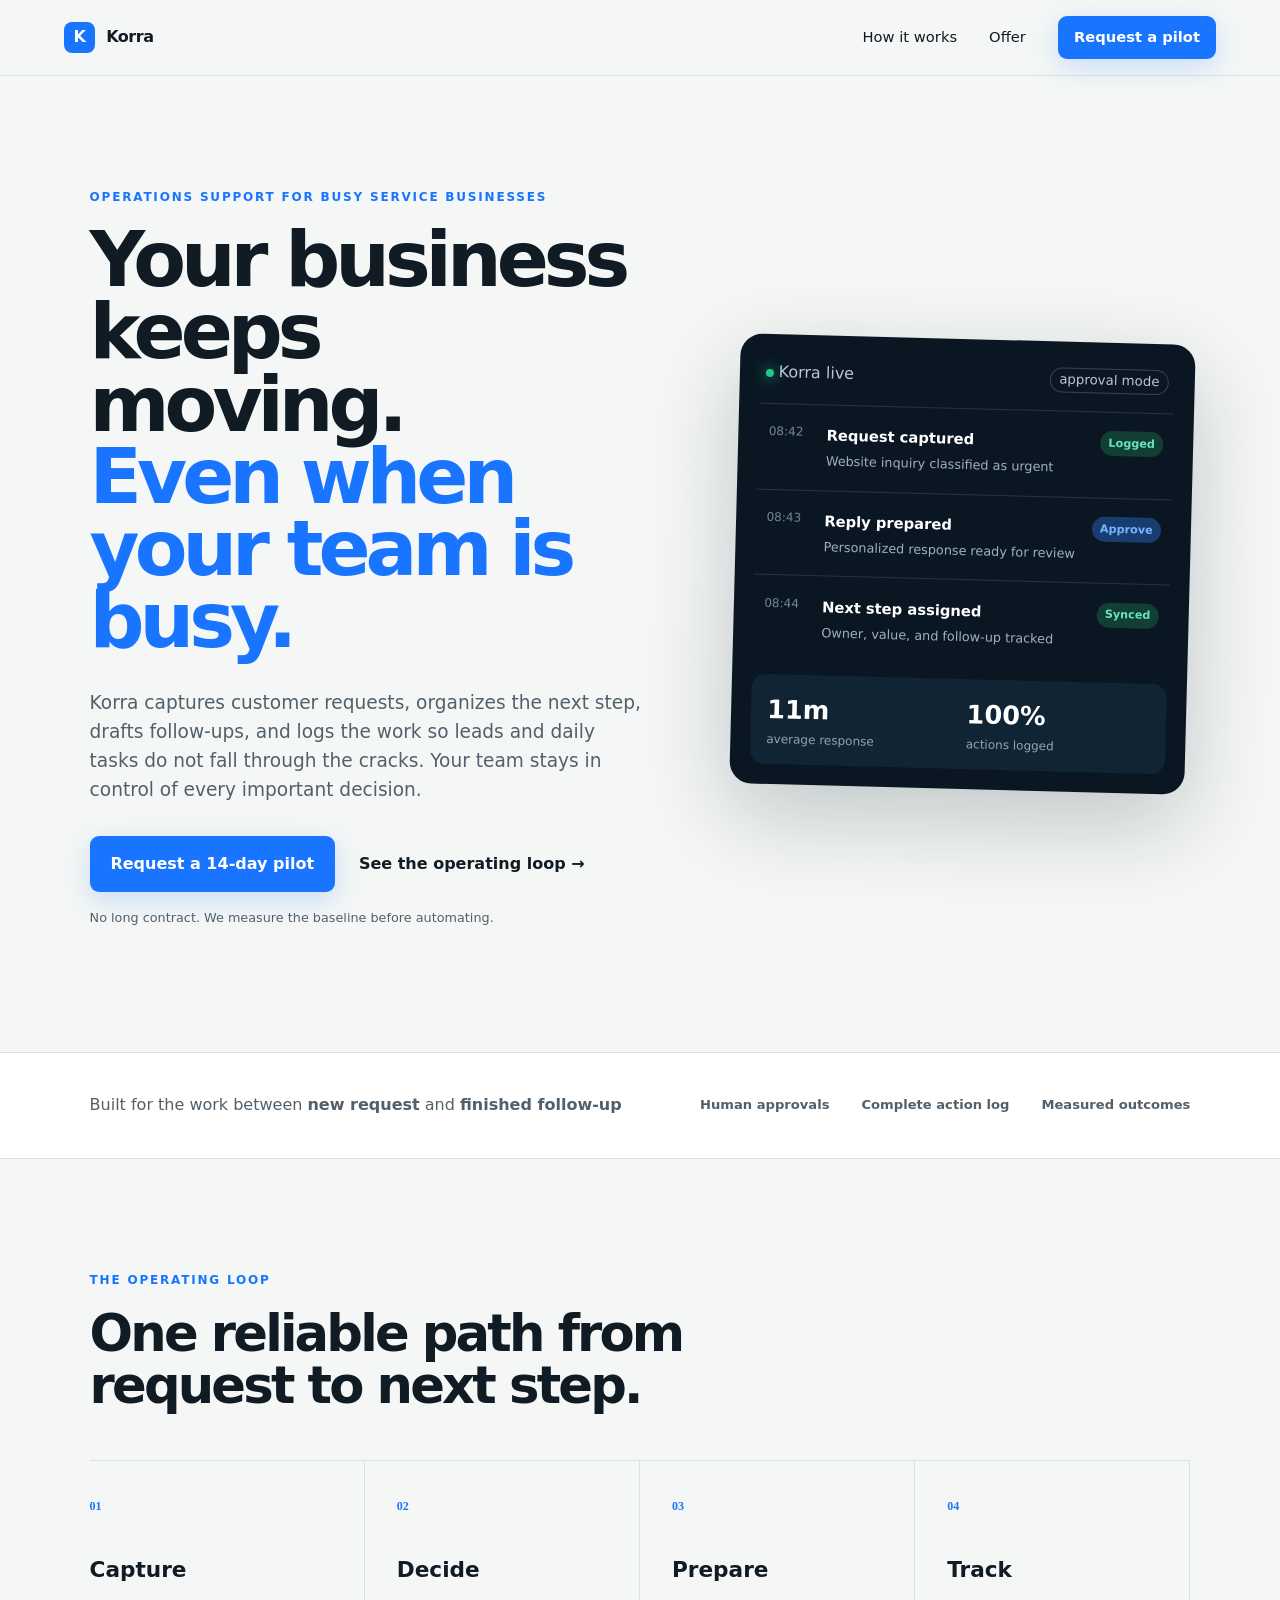
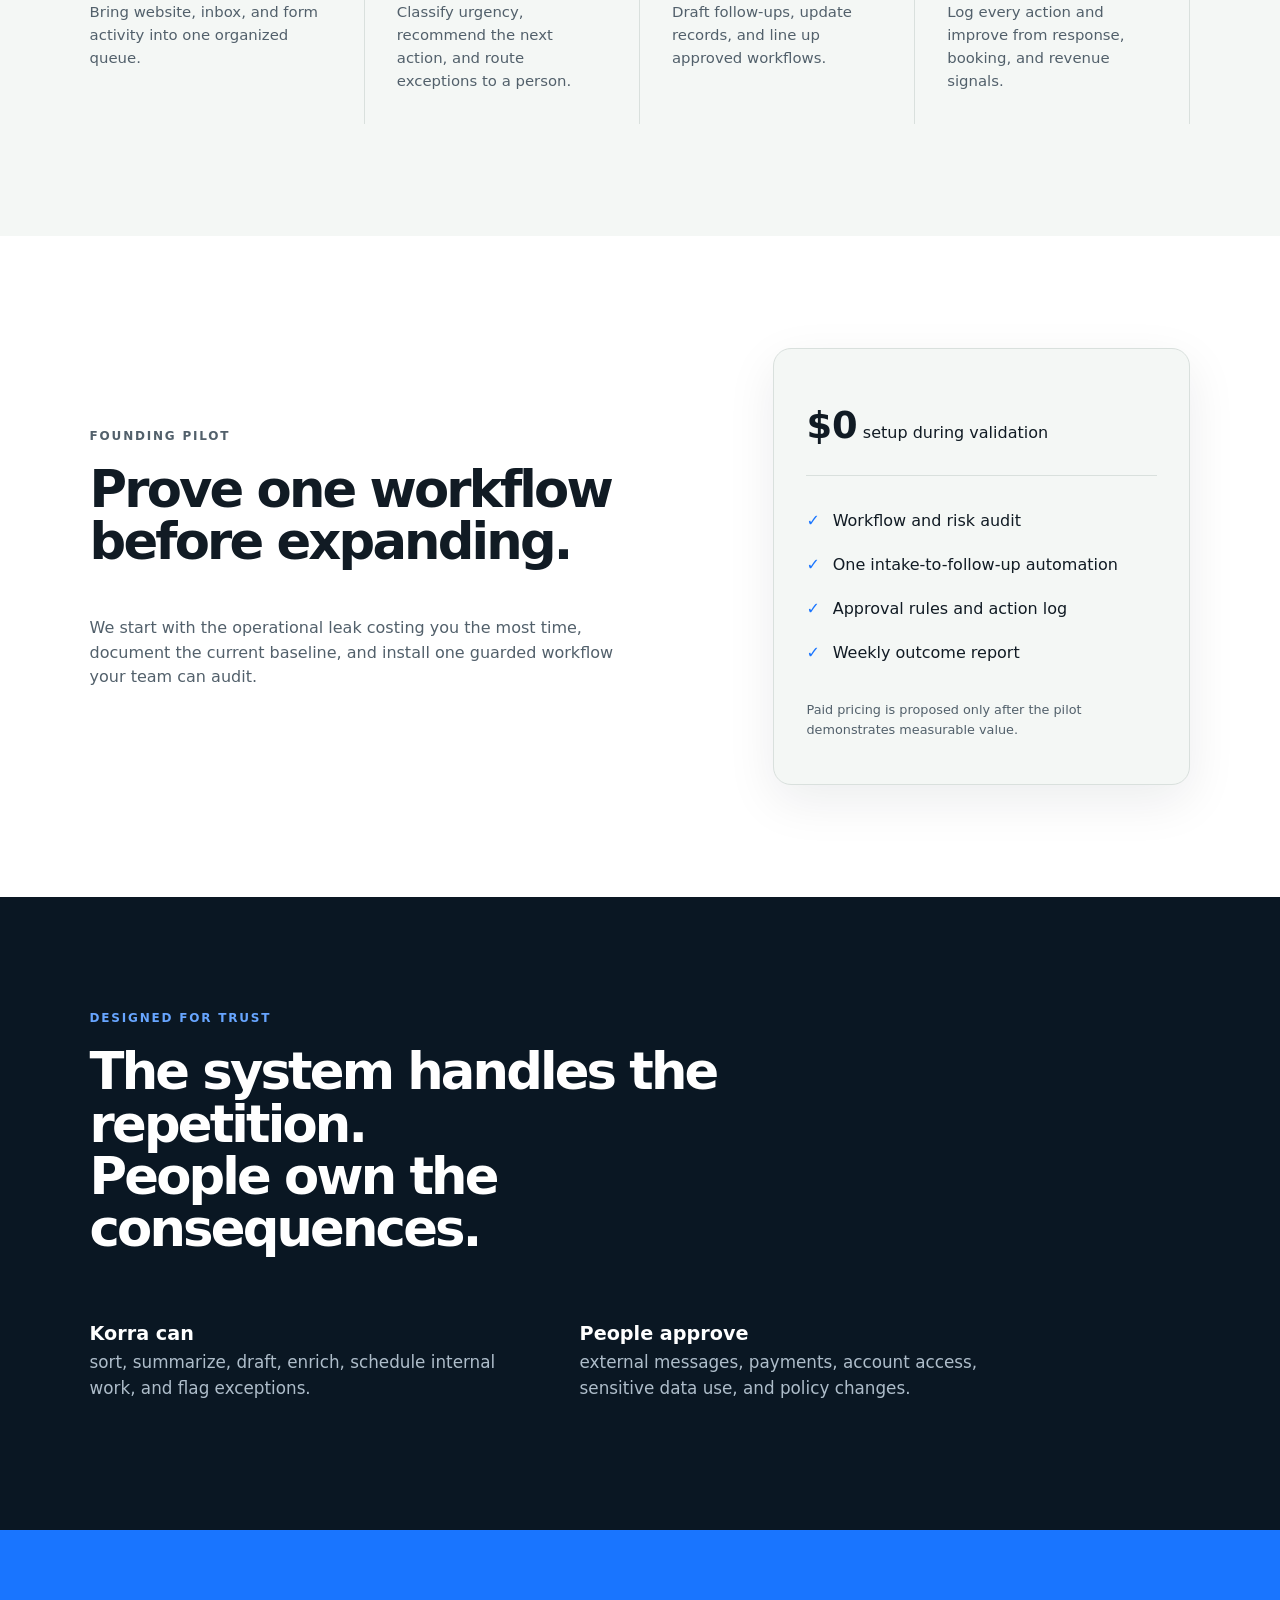
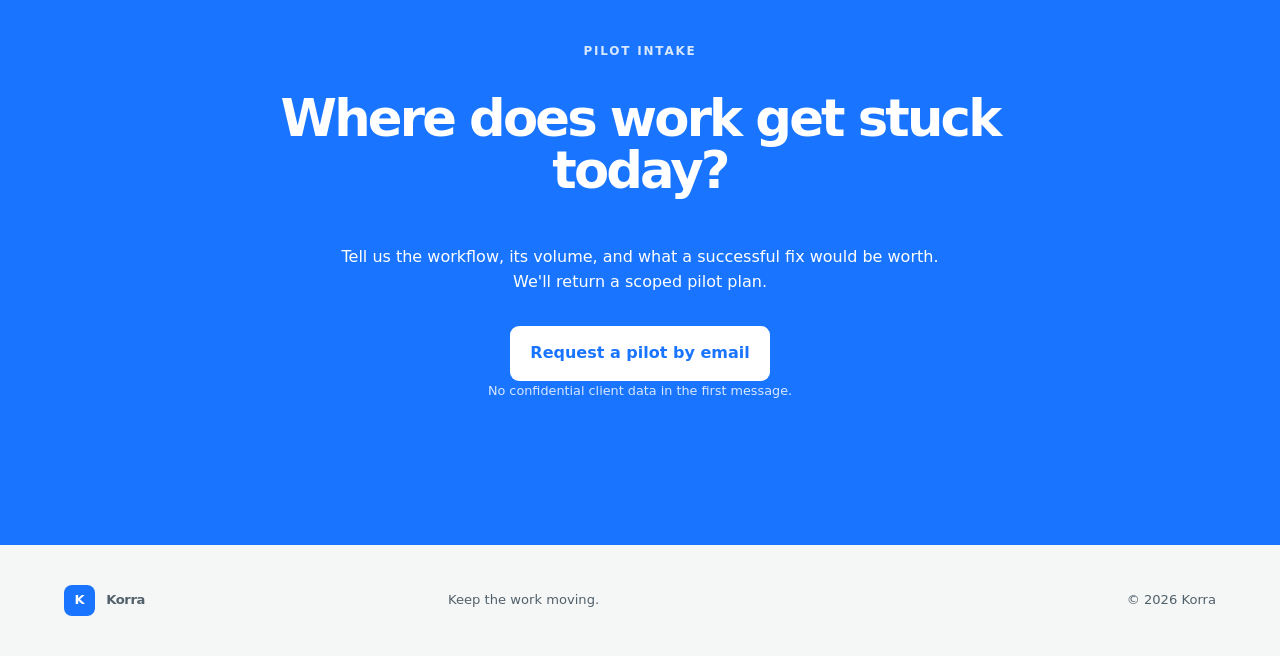
==== index.html @ e7d12de1 "Rebrand landing page to Korra" ====
<!doctype html>
<html lang="en">
<head>
  <meta charset="utf-8">
  <meta name="viewport" content="width=device-width, initial-scale=1">
  <meta name="description" content="Korra helps small businesses capture requests, organize next steps, draft follow-ups, and keep owners in control.">
  <title>Korra - The work keeps moving</title>
  <link rel="stylesheet" href="styles.css">
</head>
<body>
  <header class="nav">
    <a class="brand" href="#top" aria-label="Korra home"><span class="mark">K</span>Korra</a>
    <nav aria-label="Primary navigation"><a href="#system">How it works</a><a href="#offer">Offer</a><a class="button small" href="#contact">Request a pilot</a></nav>
  </header>
  <main id="top">
    <section class="hero">
      <div>
        <p class="eyebrow">Operations support for busy service businesses</p>
        <h1>Your business keeps moving.<br><span>Even when your team is busy.</span></h1>
        <p class="lede">Korra captures customer requests, organizes the next step, drafts follow-ups, and logs the work so leads and daily tasks do not fall through the cracks. Your team stays in control of every important decision.</p>
        <div class="actions"><a class="button" href="#contact">Request a 14-day pilot</a><a class="text-link" href="#system">See the operating loop &rarr;</a></div>
        <p class="micro">No long contract. We measure the baseline before automating.</p>
      </div>
      <div class="console" aria-label="Example Korra activity">
        <div class="console-head"><span><i></i> Korra live</span><small>approval mode</small></div>
        <div class="event"><time>08:42</time><div><b>Request captured</b><p>Website inquiry classified as urgent</p></div><span class="status done">Logged</span></div>
        <div class="event"><time>08:43</time><div><b>Reply prepared</b><p>Personalized response ready for review</p></div><span class="status wait">Approve</span></div>
        <div class="event"><time>08:44</time><div><b>Next step assigned</b><p>Owner, value, and follow-up tracked</p></div><span class="status done">Synced</span></div>
        <div class="metric"><div><strong>11m</strong><span>average response</span></div><div><strong>100%</strong><span>actions logged</span></div></div>
      </div>
    </section>

    <section class="proof" aria-label="Korra principles"><p>Built for the work between <b>new request</b> and <b>finished follow-up</b></p><div><span>Human approvals</span><span>Complete action log</span><span>Measured outcomes</span></div></section>

    <section id="system" class="section system">
      <p class="eyebrow">The operating loop</p><h2>One reliable path from request to next step.</h2>
      <div class="steps">
        <article><span>01</span><h3>Capture</h3><p>Bring website, inbox, and form activity into one organized queue.</p></article>
        <article><span>02</span><h3>Decide</h3><p>Classify urgency, recommend the next action, and route exceptions to a person.</p></article>
        <article><span>03</span><h3>Prepare</h3><p>Draft follow-ups, update records, and line up approved workflows.</p></article>
        <article><span>04</span><h3>Track</h3><p>Log every action and improve from response, booking, and revenue signals.</p></article>
      </div>
    </section>

    <section id="offer" class="section offer">
      <div><p class="eyebrow">Founding pilot</p><h2>Prove one workflow before expanding.</h2><p>We start with the operational leak costing you the most time, document the current baseline, and install one guarded workflow your team can audit.</p></div>
      <div class="card"><p class="price"><strong>$0</strong> setup during validation</p><ul><li>Workflow and risk audit</li><li>One intake-to-follow-up automation</li><li>Approval rules and action log</li><li>Weekly outcome report</li></ul><p class="fine">Paid pricing is proposed only after the pilot demonstrates measurable value.</p></div>
    </section>

    <section class="section boundary"><p class="eyebrow">Designed for trust</p><h2>The system handles the repetition.<br>People own the consequences.</h2><div class="boundary-grid"><p><b>Korra can</b><br>sort, summarize, draft, enrich, schedule internal work, and flag exceptions.</p><p><b>People approve</b><br>external messages, payments, account access, sensitive data use, and policy changes.</p></div></section>

    <section id="contact" class="cta"><p class="eyebrow">Pilot intake</p><h2>Where does work get stuck today?</h2><p>Tell us the workflow, its volume, and what a successful fix would be worth. We'll return a scoped pilot plan.</p><a class="button light" href="mailto:rick.automation.testing@gmail.com?subject=Korra%20pilot%20request">Request a pilot by email</a><p class="micro">No confidential client data in the first message.</p></section>
  </main>
  <footer><a class="brand" href="#top"><span class="mark">K</span>Korra</a><p>Keep the work moving.</p><p>&copy; 2026 Korra</p></footer>
</body>
</html>
---- styles.css ----
:root{--ink:#111b24;--muted:#52606b;--paper:#f4f7f5;--white:#fff;--blue:#1975ff;--blue2:#0b52bd;--line:#d9e0dd;--green:#1ec98a;--navy:#0a1723}
*{box-sizing:border-box}html{scroll-behavior:smooth}body{margin:0;background:var(--paper);color:var(--ink);font-family:Inter,ui-sans-serif,system-ui,-apple-system,"Segoe UI",sans-serif;line-height:1.55}a{color:inherit;text-decoration:none}.nav{height:76px;display:flex;align-items:center;justify-content:space-between;padding:0 5vw;border-bottom:1px solid var(--line);background:rgba(244,247,245,.94);position:sticky;top:0;z-index:10;backdrop-filter:blur(12px)}.brand{display:flex;gap:.7rem;align-items:center;font-weight:800;letter-spacing:-.03em}.mark{width:31px;height:31px;border-radius:8px;background:var(--blue);color:#fff;display:grid;place-items:center}.nav nav{display:flex;gap:2rem;align-items:center;font-size:.92rem}.button{display:inline-flex;align-items:center;justify-content:center;background:var(--blue);color:#fff;padding:.95rem 1.3rem;border-radius:9px;font-weight:750;box-shadow:0 8px 28px rgba(25,117,255,.2)}.button:hover{background:var(--blue2)}.button.small{padding:.65rem 1rem}.hero{min-height:650px;display:grid;grid-template-columns:1.1fr .9fr;gap:7vw;align-items:center;padding:7rem 7vw}.eyebrow{text-transform:uppercase;letter-spacing:.15em;font-size:.75rem;font-weight:800;color:var(--blue);margin:0 0 1.1rem}.hero h1{font-size:clamp(3rem,6vw,6.2rem);letter-spacing:-.065em;line-height:.94;margin:0}.hero h1 span{color:var(--blue)}.lede{font-size:1.16rem;color:var(--muted);max-width:650px;margin:2rem 0}.actions{display:flex;align-items:center;gap:1.5rem}.text-link{font-weight:750}.micro{font-size:.8rem;color:var(--muted);margin-top:1rem}.console{background:var(--navy);color:#fff;border-radius:22px;padding:1.25rem;box-shadow:0 30px 90px rgba(10,23,35,.22);transform:rotate(1.5deg)}.console-head{display:flex;justify-content:space-between;padding:.35rem .35rem 1.1rem;color:#b9c6d2}.console-head i{width:8px;height:8px;background:var(--green);display:inline-block;border-radius:50%;box-shadow:0 0 14px var(--green)}.console-head small{border:1px solid #334554;border-radius:99px;padding:.1rem .55rem}.event{display:grid;grid-template-columns:45px 1fr auto;gap:.8rem;align-items:start;padding:1.15rem .65rem;border-top:1px solid #223442}.event time{color:#6f8597;font-size:.75rem}.event b{font-size:.92rem}.event p{margin:.2rem 0 0;color:#9eb0bf;font-size:.8rem}.status{font-size:.7rem;font-weight:800;border-radius:99px;padding:.24rem .5rem}.done{background:#123f33;color:#66e5b8}.wait{background:#173d71;color:#78b3ff}.metric{background:#102433;border-radius:14px;margin-top:.9rem;padding:1rem;display:grid;grid-template-columns:1fr 1fr;gap:1rem}.metric div{display:flex;flex-direction:column}.metric strong{font-size:1.6rem}.metric span{color:#8fa4b5;font-size:.75rem}.proof{background:#fff;border-top:1px solid var(--line);border-bottom:1px solid var(--line);padding:1.5rem 7vw;display:flex;justify-content:space-between;align-items:center;color:var(--muted)}.proof div{display:flex;gap:2rem;font-size:.82rem;font-weight:700}.section{padding:7rem 7vw}.section h2,.cta h2{font-size:clamp(2.2rem,4vw,4.2rem);letter-spacing:-.055em;line-height:1.02;margin:.3rem 0 3rem;max-width:780px}.steps{display:grid;grid-template-columns:repeat(4,1fr);border-top:1px solid var(--line)}.steps article{padding:2rem 2rem 1rem 0;border-right:1px solid var(--line);min-height:240px}.steps article+article{padding-left:2rem}.steps span{font:800 .75rem ui-monospace;color:var(--blue)}.steps h3{font-size:1.35rem;margin:2.2rem 0 .65rem}.steps p{color:var(--muted);font-size:.93rem}.offer{background:#fff;display:grid;grid-template-columns:1fr .75fr;gap:10vw;align-items:center}.offer>div>p{color:var(--muted);max-width:580px}.card{background:var(--paper);border:1px solid var(--line);border-radius:18px;padding:2rem;box-shadow:0 16px 50px rgba(10,23,35,.08)}.card .price{color:var(--ink);border-bottom:1px solid var(--line);padding-bottom:1.3rem}.price strong{font-size:2.3rem}.card ul{list-style:none;padding:0;margin:1.5rem 0}.card li{padding:.6rem 0}.card li:before{content:"âœ“";color:var(--blue);font-weight:900;margin-right:.8rem}.card .fine{font-size:.8rem}.boundary{background:var(--navy);color:#fff}.boundary .eyebrow{color:#67a5ff}.boundary-grid{display:grid;grid-template-columns:1fr 1fr;gap:5rem;max-width:900px}.boundary-grid p{color:#aebdca;font-size:1.05rem}.boundary-grid b{color:#fff;font-size:1.2rem}.cta{text-align:center;padding:7rem 7vw;background:var(--blue);color:#fff}.cta .eyebrow{color:#d7e7ff}.cta h2{margin-left:auto;margin-right:auto}.cta>p{max-width:620px;margin:0 auto 2rem}.button.light{background:#fff;color:var(--blue);box-shadow:none}.cta .micro{color:#d7e7ff}footer{padding:2rem 5vw;display:grid;grid-template-columns:1fr 1fr 1fr;align-items:center;color:var(--muted);font-size:.82rem}footer p:last-child{text-align:right}
@media(max-width:850px){.nav nav>a:not(.button){display:none}.hero{grid-template-columns:1fr;padding:5rem 6vw}.console{transform:none}.proof{display:block}.proof div{flex-wrap:wrap;gap:.5rem 1.2rem}.steps{grid-template-columns:1fr 1fr}.offer{grid-template-columns:1fr}.boundary-grid{grid-template-columns:1fr;gap:1rem}footer{grid-template-columns:1fr;text-align:center;gap:.5rem}footer .brand{justify-content:center}footer p:last-child{text-align:center}}
@media(max-width:520px){.hero{padding-top:3.5rem}.hero h1{font-size:3.35rem}.actions{align-items:flex-start;flex-direction:column}.steps{grid-template-columns:1fr}.steps article,.steps article+article{padding:1.5rem 0;min-height:0;border-right:0;border-bottom:1px solid var(--line)}.section{padding:5rem 6vw}.event{grid-template-columns:38px 1fr}.status{grid-column:2}.boundary-grid{gap:.3rem}.cta{padding:5rem 6vw}}
.card li:before{content:"\2713"}
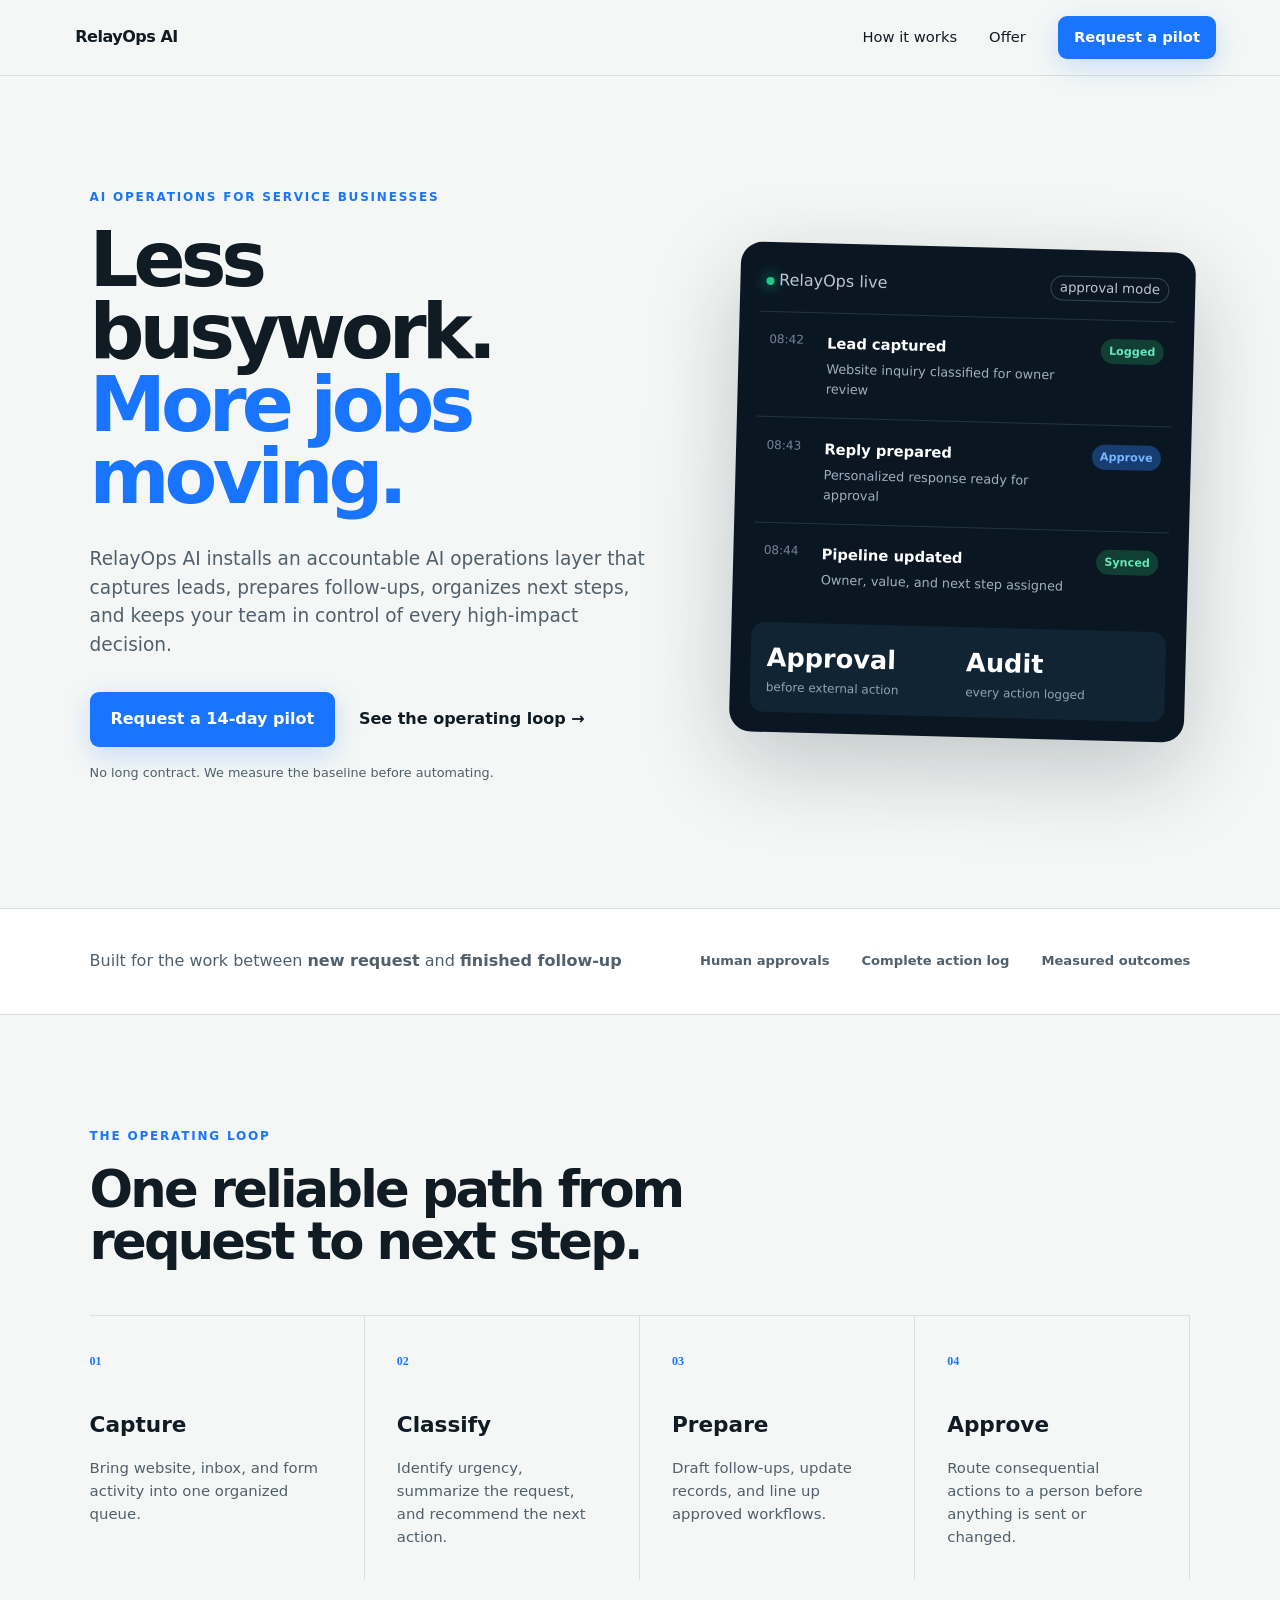
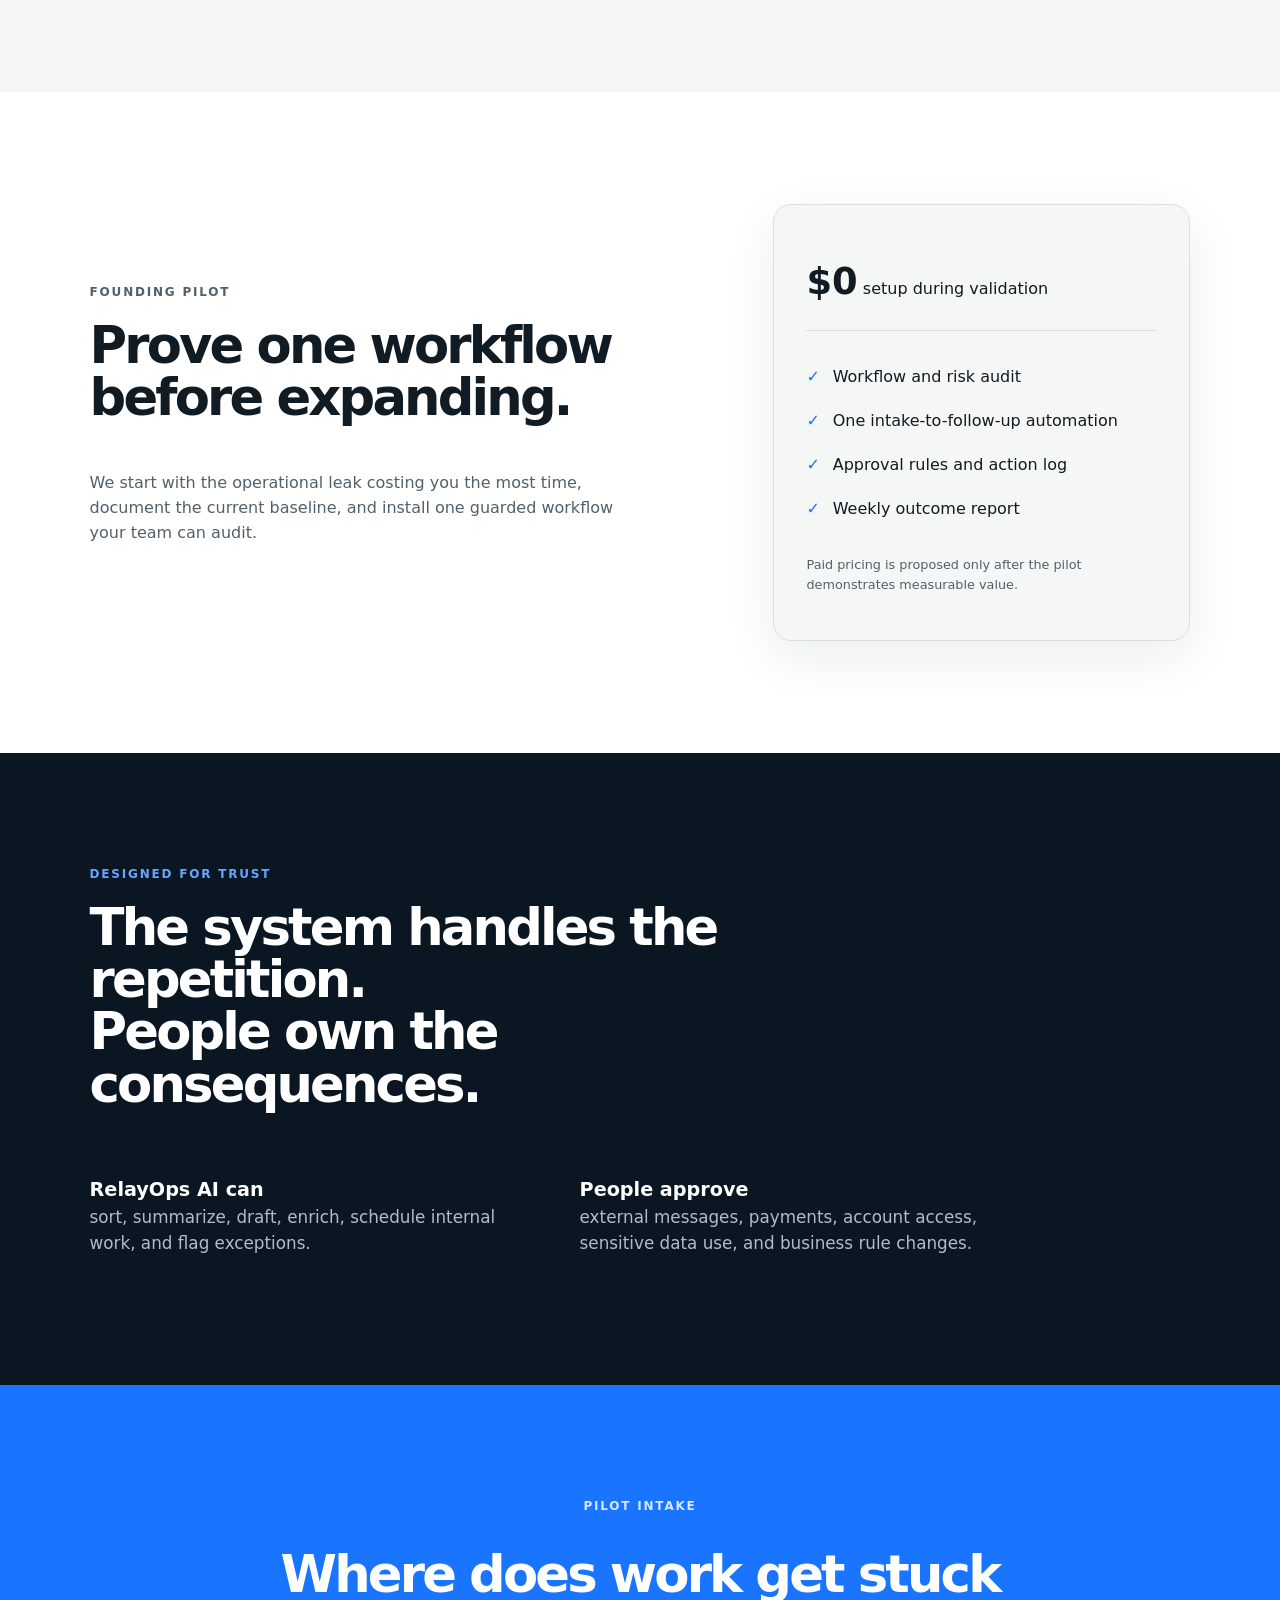
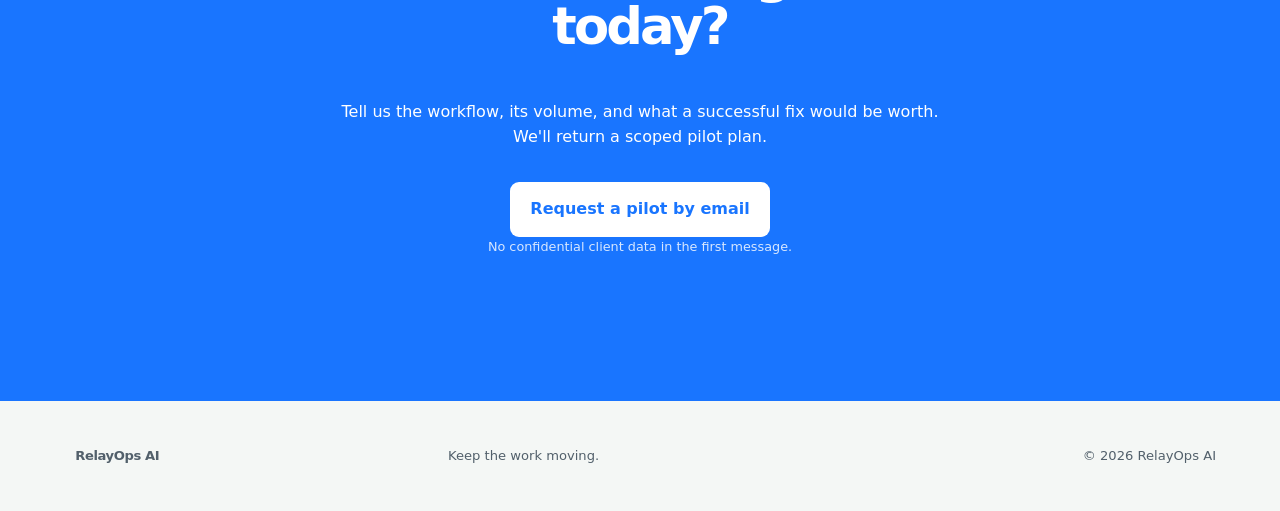
==== commit 089ddaa9: "Refresh RelayOps brand and logo" ====
--- a/index.html
+++ b/index.html
@@ -3,42 +3,58 @@
 <head>
   <meta charset="utf-8">
   <meta name="viewport" content="width=device-width, initial-scale=1">
-  <meta name="description" content="Korra helps small businesses capture requests, organize next steps, draft follow-ups, and keep owners in control.">
-  <title>Korra - The work keeps moving</title>
+  <meta name="description" content="RelayOps AI helps service businesses capture requests, prepare follow-ups, and keep owners in control of high-impact decisions.">
+  <title>RelayOps AI - Approval-gated AI operations</title>
   <link rel="stylesheet" href="styles.css">
 </head>
 <body>
   <header class="nav">
-    <a class="brand" href="#top" aria-label="Korra home"><span class="mark">K</span>Korra</a>
+    <a class="brand" href="#top" aria-label="RelayOps AI home">
+      <span class="brand-mark" aria-hidden="true">
+        <svg viewBox="0 0 48 48" role="img">
+          <defs>
+            <linearGradient id="relayGradient" x1="7" y1="7" x2="41" y2="41" gradientUnits="userSpaceOnUse">
+              <stop offset="0" stop-color="#7657ff"/>
+              <stop offset="0.52" stop-color="#2f63ff"/>
+              <stop offset="1" stop-color="#18d4ff"/>
+            </linearGradient>
+          </defs>
+          <rect x="6" y="6" width="36" height="36" rx="11" fill="url(#relayGradient)"/>
+          <path d="M16 31V16h10.2c4.2 0 7.1 2.4 7.1 6 0 2.4-1.3 4.2-3.5 5.2l4.7 3.8h-6.1l-4.1-3.4h-3.5V31H16Zm4.8-7.5h4.9c1.6 0 2.6-.8 2.6-2s-1-2-2.6-2h-4.9v4Z" fill="#fff"/>
+          <circle cx="35.2" cy="13.2" r="3.4" fill="#19f6d2"/>
+        </svg>
+      </span>
+      <span>RelayOps AI</span>
+    </a>
     <nav aria-label="Primary navigation"><a href="#system">How it works</a><a href="#offer">Offer</a><a class="button small" href="#contact">Request a pilot</a></nav>
   </header>
   <main id="top">
     <section class="hero">
       <div>
-        <p class="eyebrow">Operations support for busy service businesses</p>
-        <h1>Your business keeps moving.<br><span>Even when your team is busy.</span></h1>
-        <p class="lede">Korra captures customer requests, organizes the next step, drafts follow-ups, and logs the work so leads and daily tasks do not fall through the cracks. Your team stays in control of every important decision.</p>
+        <p class="eyebrow">AI operations for service businesses</p>
+        <h1>Less busywork.<br><span>More jobs moving.</span></h1>
+        <p class="lede">RelayOps AI installs an accountable AI operations layer that captures leads, prepares follow-ups, organizes next steps, and keeps your team in control of every high-impact decision.</p>
         <div class="actions"><a class="button" href="#contact">Request a 14-day pilot</a><a class="text-link" href="#system">See the operating loop &rarr;</a></div>
         <p class="micro">No long contract. We measure the baseline before automating.</p>
       </div>
-      <div class="console" aria-label="Example Korra activity">
-        <div class="console-head"><span><i></i> Korra live</span><small>approval mode</small></div>
-        <div class="event"><time>08:42</time><div><b>Request captured</b><p>Website inquiry classified as urgent</p></div><span class="status done">Logged</span></div>
-        <div class="event"><time>08:43</time><div><b>Reply prepared</b><p>Personalized response ready for review</p></div><span class="status wait">Approve</span></div>
-        <div class="event"><time>08:44</time><div><b>Next step assigned</b><p>Owner, value, and follow-up tracked</p></div><span class="status done">Synced</span></div>
-        <div class="metric"><div><strong>11m</strong><span>average response</span></div><div><strong>100%</strong><span>actions logged</span></div></div>
+      <div class="console" aria-label="Example RelayOps AI activity">
+        <div class="console-head"><span><i></i> RelayOps live</span><small>approval mode</small></div>
+        <div class="event"><time>08:42</time><div><b>Lead captured</b><p>Website inquiry classified for owner review</p></div><span class="status done">Logged</span></div>
+        <div class="event"><time>08:43</time><div><b>Reply prepared</b><p>Personalized response ready for approval</p></div><span class="status wait">Approve</span></div>
+        <div class="event"><time>08:44</time><div><b>Pipeline updated</b><p>Owner, value, and next step assigned</p></div><span class="status done">Synced</span></div>
+        <div class="metric"><div><strong>Approval</strong><span>before external action</span></div><div><strong>Audit</strong><span>every action logged</span></div></div>
       </div>
     </section>
 
-    <section class="proof" aria-label="Korra principles"><p>Built for the work between <b>new request</b> and <b>finished follow-up</b></p><div><span>Human approvals</span><span>Complete action log</span><span>Measured outcomes</span></div></section>
+    <section class="proof" aria-label="RelayOps principles"><p>Built for the work between <b>new request</b> and <b>finished follow-up</b></p><div><span>Human approvals</span><span>Complete action log</span><span>Measured outcomes</span></div></section>
 
     <section id="system" class="section system">
       <p class="eyebrow">The operating loop</p><h2>One reliable path from request to next step.</h2>
       <div class="steps">
         <article><span>01</span><h3>Capture</h3><p>Bring website, inbox, and form activity into one organized queue.</p></article>
-        <article><span>02</span><h3>Decide</h3><p>Classify urgency, recommend the next action, and route exceptions to a person.</p></article>
+        <article><span>02</span><h3>Classify</h3><p>Identify urgency, summarize the request, and recommend the next action.</p></article>
         <article><span>03</span><h3>Prepare</h3><p>Draft follow-ups, update records, and line up approved workflows.</p></article>
-        <article><span>04</span><h3>Track</h3><p>Log every action and improve from response, booking, and revenue signals.</p></article>
+        <article><span>04</span><h3>Approve</h3><p>Route consequential actions to a person before anything is sent or changed.</p></article>
       </div>
     </section>
 
@@ -47,10 +63,10 @@
       <div class="card"><p class="price"><strong>$0</strong> setup during validation</p><ul><li>Workflow and risk audit</li><li>One intake-to-follow-up automation</li><li>Approval rules and action log</li><li>Weekly outcome report</li></ul><p class="fine">Paid pricing is proposed only after the pilot demonstrates measurable value.</p></div>
     </section>
 
-    <section class="section boundary"><p class="eyebrow">Designed for trust</p><h2>The system handles the repetition.<br>People own the consequences.</h2><div class="boundary-grid"><p><b>Korra can</b><br>sort, summarize, draft, enrich, schedule internal work, and flag exceptions.</p><p><b>People approve</b><br>external messages, payments, account access, sensitive data use, and policy changes.</p></div></section>
+    <section class="section boundary"><p class="eyebrow">Designed for trust</p><h2>The system handles the repetition.<br>People own the consequences.</h2><div class="boundary-grid"><p><b>RelayOps AI can</b><br>sort, summarize, draft, enrich, schedule internal work, and flag exceptions.</p><p><b>People approve</b><br>external messages, payments, account access, sensitive data use, and business rule changes.</p></div></section>
 
-    <section id="contact" class="cta"><p class="eyebrow">Pilot intake</p><h2>Where does work get stuck today?</h2><p>Tell us the workflow, its volume, and what a successful fix would be worth. We'll return a scoped pilot plan.</p><a class="button light" href="mailto:rick.automation.testing@gmail.com?subject=Korra%20pilot%20request">Request a pilot by email</a><p class="micro">No confidential client data in the first message.</p></section>
+    <section id="contact" class="cta"><p class="eyebrow">Pilot intake</p><h2>Where does work get stuck today?</h2><p>Tell us the workflow, its volume, and what a successful fix would be worth. We'll return a scoped pilot plan.</p><a class="button light" href="mailto:rick.automation.testing@gmail.com?subject=RelayOps%20AI%20pilot%20request">Request a pilot by email</a><p class="micro">No confidential client data in the first message.</p></section>
   </main>
-  <footer><a class="brand" href="#top"><span class="mark">K</span>Korra</a><p>Keep the work moving.</p><p>&copy; 2026 Korra</p></footer>
+  <footer><a class="brand" href="#top"><span class="brand-mark small-mark" aria-hidden="true"><svg viewBox="0 0 48 48"><rect x="6" y="6" width="36" height="36" rx="11"/><path d="M16 31V16h10.2c4.2 0 7.1 2.4 7.1 6 0 2.4-1.3 4.2-3.5 5.2l4.7 3.8h-6.1l-4.1-3.4h-3.5V31H16Zm4.8-7.5h4.9c1.6 0 2.6-.8 2.6-2s-1-2-2.6-2h-4.9v4Z"/><circle cx="35.2" cy="13.2" r="3.4"/></svg></span><span>RelayOps AI</span></a><p>Keep the work moving.</p><p>&copy; 2026 RelayOps AI</p></footer>
 </body>
 </html>
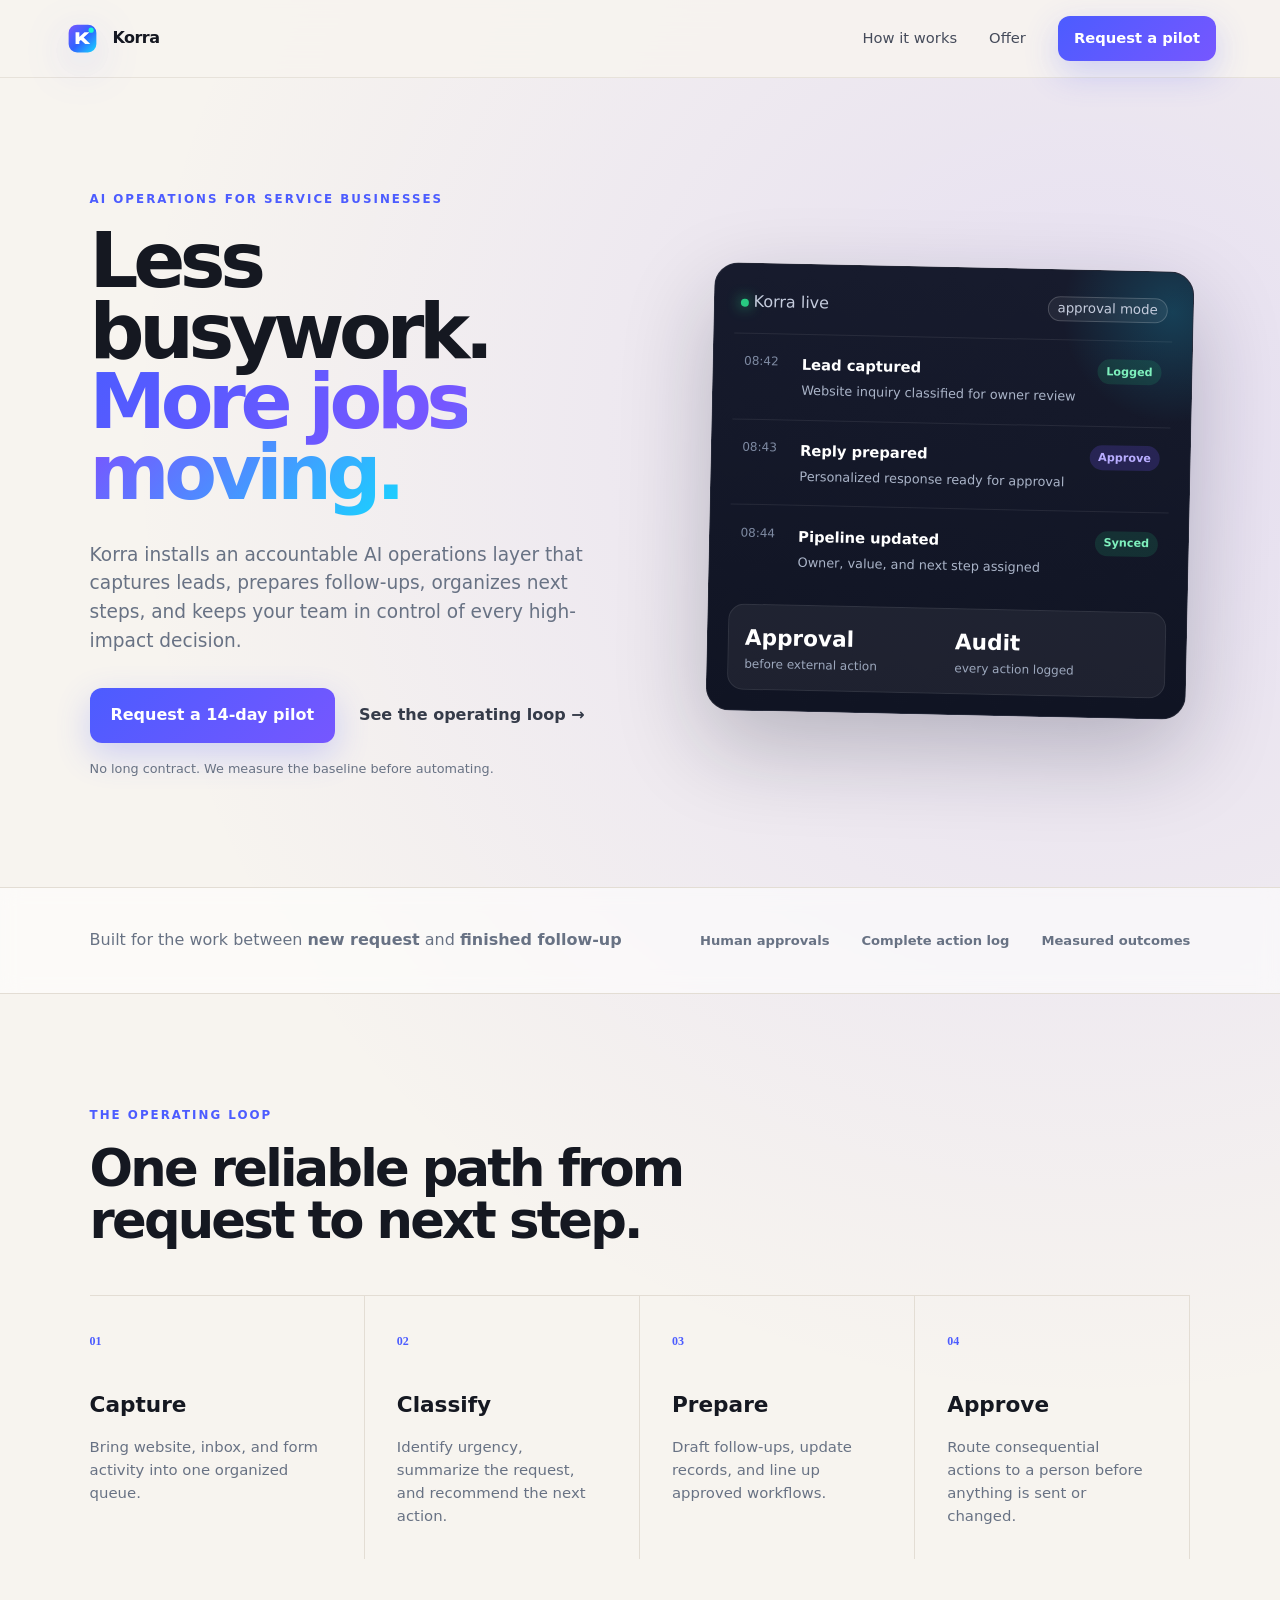
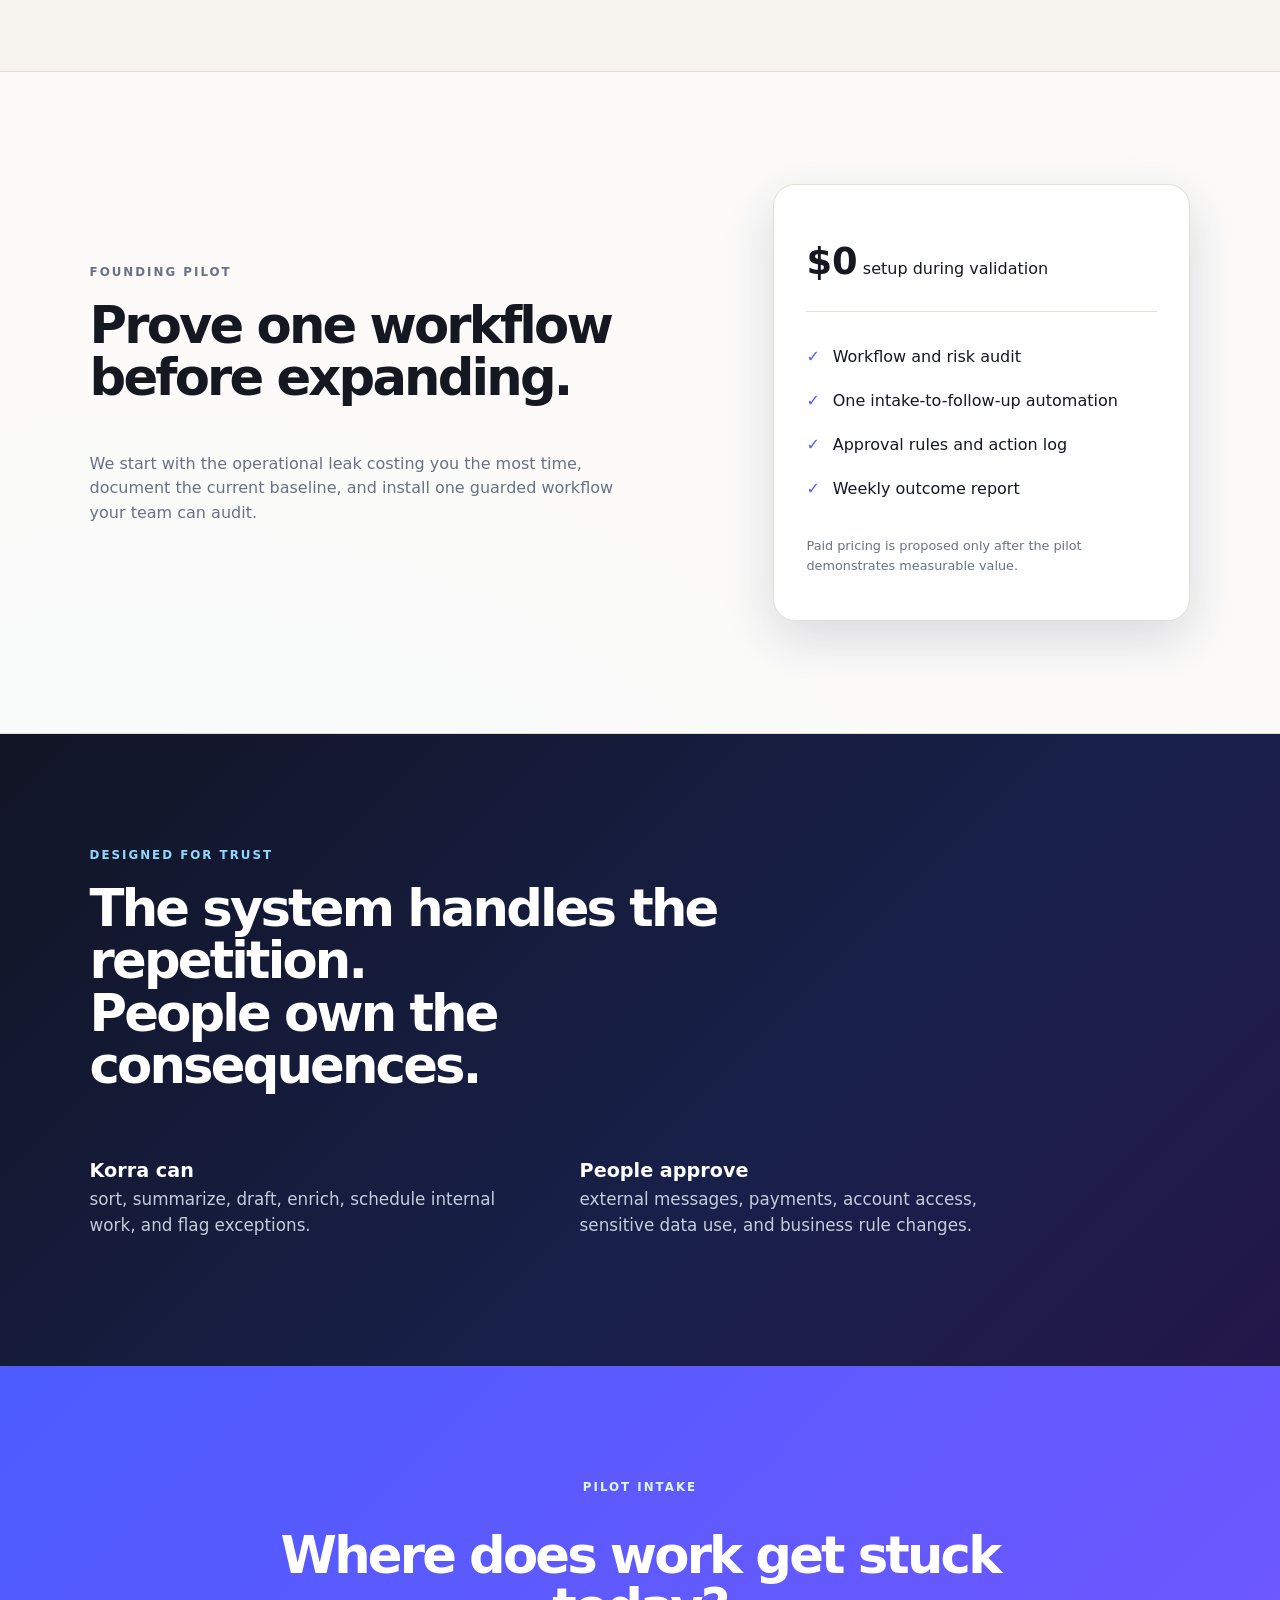
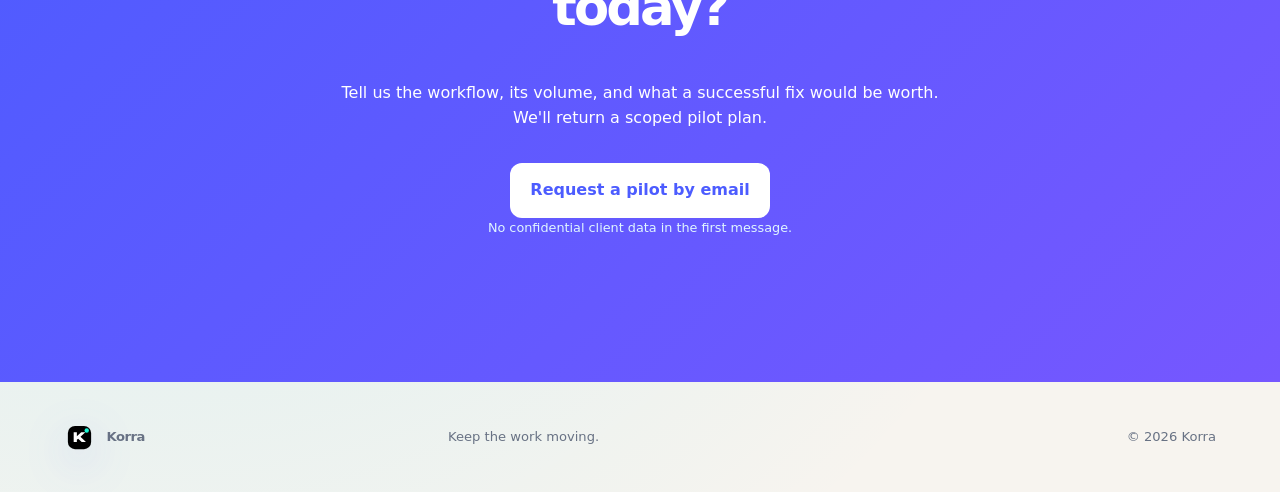
==== commit 3edb4f06: "Restore Korra as public brand" ====
--- a/index.html
+++ b/index.html
@@ -3,28 +3,28 @@
 <head>
   <meta charset="utf-8">
   <meta name="viewport" content="width=device-width, initial-scale=1">
-  <meta name="description" content="RelayOps AI helps service businesses capture requests, prepare follow-ups, and keep owners in control of high-impact decisions.">
-  <title>RelayOps AI - Approval-gated AI operations</title>
+  <meta name="description" content="Korra helps service businesses capture requests, prepare follow-ups, and keep owners in control of high-impact decisions.">
+  <title>Korra - Approval-gated AI operations</title>
   <link rel="stylesheet" href="styles.css">
 </head>
 <body>
   <header class="nav">
-    <a class="brand" href="#top" aria-label="RelayOps AI home">
+    <a class="brand" href="#top" aria-label="Korra home">
       <span class="brand-mark" aria-hidden="true">
         <svg viewBox="0 0 48 48" role="img">
           <defs>
-            <linearGradient id="relayGradient" x1="7" y1="7" x2="41" y2="41" gradientUnits="userSpaceOnUse">
+            <linearGradient id="korraGradient" x1="7" y1="7" x2="41" y2="41" gradientUnits="userSpaceOnUse">
               <stop offset="0" stop-color="#7657ff"/>
               <stop offset="0.52" stop-color="#2f63ff"/>
               <stop offset="1" stop-color="#18d4ff"/>
             </linearGradient>
           </defs>
-          <rect x="6" y="6" width="36" height="36" rx="11" fill="url(#relayGradient)"/>
-          <path d="M16 31V16h10.2c4.2 0 7.1 2.4 7.1 6 0 2.4-1.3 4.2-3.5 5.2l4.7 3.8h-6.1l-4.1-3.4h-3.5V31H16Zm4.8-7.5h4.9c1.6 0 2.6-.8 2.6-2s-1-2-2.6-2h-4.9v4Z" fill="#fff"/>
+          <rect x="6" y="6" width="36" height="36" rx="11" fill="url(#korraGradient)"/>
+          <path d="M15 31V16h4.9v6.1l6.7-6.1h6.4l-7.5 6.7L34 31h-6.5l-5.6-5.2-2 1.8V31H15Z" fill="#fff"/>
           <circle cx="35.2" cy="13.2" r="3.4" fill="#19f6d2"/>
         </svg>
       </span>
-      <span>RelayOps AI</span>
+      <span>Korra</span>
     </a>
     <nav aria-label="Primary navigation"><a href="#system">How it works</a><a href="#offer">Offer</a><a class="button small" href="#contact">Request a pilot</a></nav>
   </header>
@@ -33,12 +33,12 @@
       <div>
         <p class="eyebrow">AI operations for service businesses</p>
         <h1>Less busywork.<br><span>More jobs moving.</span></h1>
-        <p class="lede">RelayOps AI installs an accountable AI operations layer that captures leads, prepares follow-ups, organizes next steps, and keeps your team in control of every high-impact decision.</p>
+        <p class="lede">Korra installs an accountable AI operations layer that captures leads, prepares follow-ups, organizes next steps, and keeps your team in control of every high-impact decision.</p>
         <div class="actions"><a class="button" href="#contact">Request a 14-day pilot</a><a class="text-link" href="#system">See the operating loop &rarr;</a></div>
         <p class="micro">No long contract. We measure the baseline before automating.</p>
       </div>
-      <div class="console" aria-label="Example RelayOps AI activity">
-        <div class="console-head"><span><i></i> RelayOps live</span><small>approval mode</small></div>
+      <div class="console" aria-label="Example Korra activity">
+        <div class="console-head"><span><i></i> Korra live</span><small>approval mode</small></div>
         <div class="event"><time>08:42</time><div><b>Lead captured</b><p>Website inquiry classified for owner review</p></div><span class="status done">Logged</span></div>
         <div class="event"><time>08:43</time><div><b>Reply prepared</b><p>Personalized response ready for approval</p></div><span class="status wait">Approve</span></div>
         <div class="event"><time>08:44</time><div><b>Pipeline updated</b><p>Owner, value, and next step assigned</p></div><span class="status done">Synced</span></div>
@@ -46,7 +46,7 @@
       </div>
     </section>
 
-    <section class="proof" aria-label="RelayOps principles"><p>Built for the work between <b>new request</b> and <b>finished follow-up</b></p><div><span>Human approvals</span><span>Complete action log</span><span>Measured outcomes</span></div></section>
+    <section class="proof" aria-label="Korra principles"><p>Built for the work between <b>new request</b> and <b>finished follow-up</b></p><div><span>Human approvals</span><span>Complete action log</span><span>Measured outcomes</span></div></section>
 
     <section id="system" class="section system">
       <p class="eyebrow">The operating loop</p><h2>One reliable path from request to next step.</h2>
@@ -63,10 +63,10 @@
       <div class="card"><p class="price"><strong>$0</strong> setup during validation</p><ul><li>Workflow and risk audit</li><li>One intake-to-follow-up automation</li><li>Approval rules and action log</li><li>Weekly outcome report</li></ul><p class="fine">Paid pricing is proposed only after the pilot demonstrates measurable value.</p></div>
     </section>
 
-    <section class="section boundary"><p class="eyebrow">Designed for trust</p><h2>The system handles the repetition.<br>People own the consequences.</h2><div class="boundary-grid"><p><b>RelayOps AI can</b><br>sort, summarize, draft, enrich, schedule internal work, and flag exceptions.</p><p><b>People approve</b><br>external messages, payments, account access, sensitive data use, and business rule changes.</p></div></section>
+    <section class="section boundary"><p class="eyebrow">Designed for trust</p><h2>The system handles the repetition.<br>People own the consequences.</h2><div class="boundary-grid"><p><b>Korra can</b><br>sort, summarize, draft, enrich, schedule internal work, and flag exceptions.</p><p><b>People approve</b><br>external messages, payments, account access, sensitive data use, and business rule changes.</p></div></section>
 
-    <section id="contact" class="cta"><p class="eyebrow">Pilot intake</p><h2>Where does work get stuck today?</h2><p>Tell us the workflow, its volume, and what a successful fix would be worth. We'll return a scoped pilot plan.</p><a class="button light" href="mailto:rick.automation.testing@gmail.com?subject=RelayOps%20AI%20pilot%20request">Request a pilot by email</a><p class="micro">No confidential client data in the first message.</p></section>
+    <section id="contact" class="cta"><p class="eyebrow">Pilot intake</p><h2>Where does work get stuck today?</h2><p>Tell us the workflow, its volume, and what a successful fix would be worth. We'll return a scoped pilot plan.</p><a class="button light" href="mailto:rick.automation.testing@gmail.com?subject=Korra%20pilot%20request">Request a pilot by email</a><p class="micro">No confidential client data in the first message.</p></section>
   </main>
-  <footer><a class="brand" href="#top"><span class="brand-mark small-mark" aria-hidden="true"><svg viewBox="0 0 48 48"><rect x="6" y="6" width="36" height="36" rx="11"/><path d="M16 31V16h10.2c4.2 0 7.1 2.4 7.1 6 0 2.4-1.3 4.2-3.5 5.2l4.7 3.8h-6.1l-4.1-3.4h-3.5V31H16Zm4.8-7.5h4.9c1.6 0 2.6-.8 2.6-2s-1-2-2.6-2h-4.9v4Z"/><circle cx="35.2" cy="13.2" r="3.4"/></svg></span><span>RelayOps AI</span></a><p>Keep the work moving.</p><p>&copy; 2026 RelayOps AI</p></footer>
+  <footer><a class="brand" href="#top"><span class="brand-mark small-mark" aria-hidden="true"><svg viewBox="0 0 48 48"><rect x="6" y="6" width="36" height="36" rx="11"/><path d="M15 31V16h4.9v6.1l6.7-6.1h6.4l-7.5 6.7L34 31h-6.5l-5.6-5.2-2 1.8V31H15Z"/><circle cx="35.2" cy="13.2" r="3.4"/></svg></span><span>Korra</span></a><p>Keep the work moving.</p><p>&copy; 2026 Korra</p></footer>
 </body>
 </html>
--- a/styles.css
+++ b/styles.css
@@ -1,6 +1,4 @@
-:root{--ink:#111b24;--muted:#52606b;--paper:#f4f7f5;--white:#fff;--blue:#1975ff;--blue2:#0b52bd;--line:#d9e0dd;--green:#1ec98a;--navy:#0a1723}
-*{box-sizing:border-box}html{scroll-behavior:smooth}body{margin:0;background:var(--paper);color:var(--ink);font-family:Inter,ui-sans-serif,system-ui,-apple-system,"Segoe UI",sans-serif;line-height:1.55}a{color:inherit;text-decoration:none}.nav{height:76px;display:flex;align-items:center;justify-content:space-between;padding:0 5vw;border-bottom:1px solid var(--line);background:rgba(244,247,245,.94);position:sticky;top:0;z-index:10;backdrop-filter:blur(12px)}.brand{display:flex;gap:.7rem;align-items:center;font-weight:800;letter-spacing:-.03em}.mark{width:31px;height:31px;border-radius:8px;background:var(--blue);color:#fff;display:grid;place-items:center}.nav nav{display:flex;gap:2rem;align-items:center;font-size:.92rem}.button{display:inline-flex;align-items:center;justify-content:center;background:var(--blue);color:#fff;padding:.95rem 1.3rem;border-radius:9px;font-weight:750;box-shadow:0 8px 28px rgba(25,117,255,.2)}.button:hover{background:var(--blue2)}.button.small{padding:.65rem 1rem}.hero{min-height:650px;display:grid;grid-template-columns:1.1fr .9fr;gap:7vw;align-items:center;padding:7rem 7vw}.eyebrow{text-transform:uppercase;letter-spacing:.15em;font-size:.75rem;font-weight:800;color:var(--blue);margin:0 0 1.1rem}.hero h1{font-size:clamp(3rem,6vw,6.2rem);letter-spacing:-.065em;line-height:.94;margin:0}.hero h1 span{color:var(--blue)}.lede{font-size:1.16rem;color:var(--muted);max-width:650px;margin:2rem 0}.actions{display:flex;align-items:center;gap:1.5rem}.text-link{font-weight:750}.micro{font-size:.8rem;color:var(--muted);margin-top:1rem}.console{background:var(--navy);color:#fff;border-radius:22px;padding:1.25rem;box-shadow:0 30px 90px rgba(10,23,35,.22);transform:rotate(1.5deg)}.console-head{display:flex;justify-content:space-between;padding:.35rem .35rem 1.1rem;color:#b9c6d2}.console-head i{width:8px;height:8px;background:var(--green);display:inline-block;border-radius:50%;box-shadow:0 0 14px var(--green)}.console-head small{border:1px solid #334554;border-radius:99px;padding:.1rem .55rem}.event{display:grid;grid-template-columns:45px 1fr auto;gap:.8rem;align-items:start;padding:1.15rem .65rem;border-top:1px solid #223442}.event time{color:#6f8597;font-size:.75rem}.event b{font-size:.92rem}.event p{margin:.2rem 0 0;color:#9eb0bf;font-size:.8rem}.status{font-size:.7rem;font-weight:800;border-radius:99px;padding:.24rem .5rem}.done{background:#123f33;color:#66e5b8}.wait{background:#173d71;color:#78b3ff}.metric{background:#102433;border-radius:14px;margin-top:.9rem;padding:1rem;display:grid;grid-template-columns:1fr 1fr;gap:1rem}.metric div{display:flex;flex-direction:column}.metric strong{font-size:1.6rem}.metric span{color:#8fa4b5;font-size:.75rem}.proof{background:#fff;border-top:1px solid var(--line);border-bottom:1px solid var(--line);padding:1.5rem 7vw;display:flex;justify-content:space-between;align-items:center;color:var(--muted)}.proof div{display:flex;gap:2rem;font-size:.82rem;font-weight:700}.section{padding:7rem 7vw}.section h2,.cta h2{font-size:clamp(2.2rem,4vw,4.2rem);letter-spacing:-.055em;line-height:1.02;margin:.3rem 0 3rem;max-width:780px}.steps{display:grid;grid-template-columns:repeat(4,1fr);border-top:1px solid var(--line)}.steps article{padding:2rem 2rem 1rem 0;border-right:1px solid var(--line);min-height:240px}.steps article+article{padding-left:2rem}.steps span{font:800 .75rem ui-monospace;color:var(--blue)}.steps h3{font-size:1.35rem;margin:2.2rem 0 .65rem}.steps p{color:var(--muted);font-size:.93rem}.offer{background:#fff;display:grid;grid-template-columns:1fr .75fr;gap:10vw;align-items:center}.offer>div>p{color:var(--muted);max-width:580px}.card{background:var(--paper);border:1px solid var(--line);border-radius:18px;padding:2rem;box-shadow:0 16px 50px rgba(10,23,35,.08)}.card .price{color:var(--ink);border-bottom:1px solid var(--line);padding-bottom:1.3rem}.price strong{font-size:2.3rem}.card ul{list-style:none;padding:0;margin:1.5rem 0}.card li{padding:.6rem 0}.card li:before{content:"âœ“";color:var(--blue);font-weight:900;margin-right:.8rem}.card .fine{font-size:.8rem}.boundary{background:var(--navy);color:#fff}.boundary .eyebrow{color:#67a5ff}.boundary-grid{display:grid;grid-template-columns:1fr 1fr;gap:5rem;max-width:900px}.boundary-grid p{color:#aebdca;font-size:1.05rem}.boundary-grid b{color:#fff;font-size:1.2rem}.cta{text-align:center;padding:7rem 7vw;background:var(--blue);color:#fff}.cta .eyebrow{color:#d7e7ff}.cta h2{margin-left:auto;margin-right:auto}.cta>p{max-width:620px;margin:0 auto 2rem}.button.light{background:#fff;color:var(--blue);box-shadow:none}.cta .micro{color:#d7e7ff}footer{padding:2rem 5vw;display:grid;grid-template-columns:1fr 1fr 1fr;align-items:center;color:var(--muted);font-size:.82rem}footer p:last-child{text-align:right}
+:root{--ink:#151821;--muted:#687284;--paper:#f7f4ef;--white:#fff;--blue:#4c5cff;--blue2:#2639d8;--cyan:#18d4ff;--purple:#7657ff;--line:#e3ddd4;--green:#28c981;--navy:#111525;--shadow:rgba(37,45,74,.16)}
+*{box-sizing:border-box}html{scroll-behavior:smooth}body{margin:0;background:radial-gradient(circle at 85% 12%,rgba(118,87,255,.14),transparent 28%),radial-gradient(circle at 12% 80%,rgba(24,212,255,.16),transparent 32%),var(--paper);color:var(--ink);font-family:Inter,ui-sans-serif,system-ui,-apple-system,"Segoe UI",sans-serif;line-height:1.55}a{color:inherit;text-decoration:none}.nav{height:78px;display:flex;align-items:center;justify-content:space-between;padding:0 5vw;border-bottom:1px solid rgba(227,221,212,.78);background:rgba(247,244,239,.86);position:sticky;top:0;z-index:10;backdrop-filter:blur(16px)}.brand{display:flex;gap:.72rem;align-items:center;font-weight:850;letter-spacing:-.035em}.brand-mark{width:37px;height:37px;display:grid;place-items:center;filter:drop-shadow(0 12px 22px rgba(76,92,255,.22))}.brand-mark svg{width:100%;height:100%;display:block}.small-mark{width:31px;height:31px}.small-mark rect{fill:url(#relayGradient, var(--blue))}.small-mark path{fill:#fff}.small-mark circle{fill:#19f6d2}.nav nav{display:flex;gap:2rem;align-items:center;font-size:.92rem;color:#454b5a}.button{display:inline-flex;align-items:center;justify-content:center;background:linear-gradient(135deg,var(--blue),var(--purple));color:#fff;padding:.95rem 1.3rem;border-radius:12px;font-weight:800;box-shadow:0 12px 34px rgba(76,92,255,.24)}.button:hover{background:linear-gradient(135deg,var(--blue2),var(--purple));transform:translateY(-1px)}.button.small{padding:.68rem 1rem}.hero{min-height:650px;display:grid;grid-template-columns:1.05fr .95fr;gap:7vw;align-items:center;padding:7rem 7vw 6rem}.eyebrow{text-transform:uppercase;letter-spacing:.17em;font-size:.74rem;font-weight:850;color:var(--blue);margin:0 0 1.1rem}.hero h1{font-size:clamp(3.1rem,6vw,6.4rem);letter-spacing:-.07em;line-height:.92;margin:0}.hero h1 span{background:linear-gradient(135deg,var(--blue),var(--purple) 52%,var(--cyan));-webkit-background-clip:text;background-clip:text;color:transparent}.lede{font-size:1.16rem;color:var(--muted);max-width:650px;margin:2rem 0}.actions{display:flex;align-items:center;gap:1.5rem}.text-link{font-weight:800;color:#353b49}.micro{font-size:.8rem;color:var(--muted);margin-top:1rem}.console{position:relative;background:linear-gradient(180deg,#171b2d,#101423);color:#fff;border:1px solid rgba(255,255,255,.08);border-radius:24px;padding:1.25rem;box-shadow:0 34px 90px rgba(17,21,37,.24);transform:rotate(1.2deg);overflow:hidden}.console:before{content:"";position:absolute;inset:-80px -100px auto auto;width:240px;height:240px;background:radial-gradient(circle,rgba(24,212,255,.2),transparent 65%);pointer-events:none}.console-head{display:flex;justify-content:space-between;padding:.35rem .35rem 1.1rem;color:#c5ccdd;position:relative}.console-head i{width:8px;height:8px;background:var(--green);display:inline-block;border-radius:50%;box-shadow:0 0 14px var(--green)}.console-head small{border:1px solid rgba(255,255,255,.18);border-radius:99px;padding:.1rem .55rem;background:rgba(255,255,255,.06)}.event{display:grid;grid-template-columns:45px 1fr auto;gap:.8rem;align-items:start;padding:1.15rem .65rem;border-top:1px solid rgba(255,255,255,.08);position:relative}.event time{color:#7e8aa2;font-size:.75rem}.event b{font-size:.92rem}.event p{margin:.2rem 0 0;color:#aab4c8;font-size:.8rem}.status{font-size:.7rem;font-weight:850;border-radius:99px;padding:.24rem .55rem}.done{background:rgba(40,201,129,.14);color:#7ef0bd}.wait{background:rgba(118,87,255,.2);color:#b9adff}.metric{background:rgba(255,255,255,.06);border:1px solid rgba(255,255,255,.08);border-radius:16px;margin-top:.9rem;padding:1rem;display:grid;grid-template-columns:1fr 1fr;gap:1rem}.metric div{display:flex;flex-direction:column}.metric strong{font-size:1.35rem}.metric span{color:#9da8bd;font-size:.75rem}.proof{background:rgba(255,255,255,.58);border-top:1px solid var(--line);border-bottom:1px solid var(--line);padding:1.5rem 7vw;display:flex;justify-content:space-between;align-items:center;color:var(--muted);backdrop-filter:blur(10px)}.proof div{display:flex;gap:2rem;font-size:.82rem;font-weight:750}.section{padding:7rem 7vw}.section h2,.cta h2{font-size:clamp(2.2rem,4vw,4.2rem);letter-spacing:-.055em;line-height:1.02;margin:.3rem 0 3rem;max-width:780px}.steps{display:grid;grid-template-columns:repeat(4,1fr);border-top:1px solid var(--line)}.steps article{padding:2rem 2rem 1rem 0;border-right:1px solid var(--line);min-height:240px}.steps article+article{padding-left:2rem}.steps span{font:850 .75rem ui-monospace;color:var(--blue)}.steps h3{font-size:1.35rem;margin:2.2rem 0 .65rem}.steps p{color:var(--muted);font-size:.93rem}.offer{background:rgba(255,255,255,.7);display:grid;grid-template-columns:1fr .75fr;gap:10vw;align-items:center;border-top:1px solid var(--line);border-bottom:1px solid var(--line)}.offer>div>p{color:var(--muted);max-width:580px}.card{background:var(--white);border:1px solid var(--line);border-radius:22px;padding:2rem;box-shadow:0 18px 52px var(--shadow)}.card .price{color:var(--ink);border-bottom:1px solid var(--line);padding-bottom:1.3rem}.price strong{font-size:2.3rem}.card ul{list-style:none;padding:0;margin:1.5rem 0}.card li{padding:.6rem 0}.card li:before{content:"\2713";color:var(--blue);font-weight:900;margin-right:.8rem}.card .fine{font-size:.8rem}.boundary{background:linear-gradient(135deg,#111525,#18204a 60%,#23174a);color:#fff}.boundary .eyebrow{color:#8edaff}.boundary-grid{display:grid;grid-template-columns:1fr 1fr;gap:5rem;max-width:900px}.boundary-grid p{color:#c4ccdc;font-size:1.05rem}.boundary-grid b{color:#fff;font-size:1.2rem}.cta{text-align:center;padding:7rem 7vw;background:linear-gradient(135deg,var(--blue),var(--purple));color:#fff}.cta .eyebrow{color:#e0f6ff}.cta h2{margin-left:auto;margin-right:auto}.cta>p{max-width:620px;margin:0 auto 2rem}.button.light{background:#fff;color:var(--blue);box-shadow:none}.cta .micro{color:#e0f6ff}footer{padding:2rem 5vw;display:grid;grid-template-columns:1fr 1fr 1fr;align-items:center;color:var(--muted);font-size:.82rem}footer p:last-child{text-align:right}
 @media(max-width:850px){.nav nav>a:not(.button){display:none}.hero{grid-template-columns:1fr;padding:5rem 6vw}.console{transform:none}.proof{display:block}.proof div{flex-wrap:wrap;gap:.5rem 1.2rem}.steps{grid-template-columns:1fr 1fr}.offer{grid-template-columns:1fr}.boundary-grid{grid-template-columns:1fr;gap:1rem}footer{grid-template-columns:1fr;text-align:center;gap:.5rem}footer .brand{justify-content:center}footer p:last-child{text-align:center}}
 @media(max-width:520px){.hero{padding-top:3.5rem}.hero h1{font-size:3.35rem}.actions{align-items:flex-start;flex-direction:column}.steps{grid-template-columns:1fr}.steps article,.steps article+article{padding:1.5rem 0;min-height:0;border-right:0;border-bottom:1px solid var(--line)}.section{padding:5rem 6vw}.event{grid-template-columns:38px 1fr}.status{grid-column:2}.boundary-grid{gap:.3rem}.cta{padding:5rem 6vw}}
-.card li:before{content:"\2713"}
-
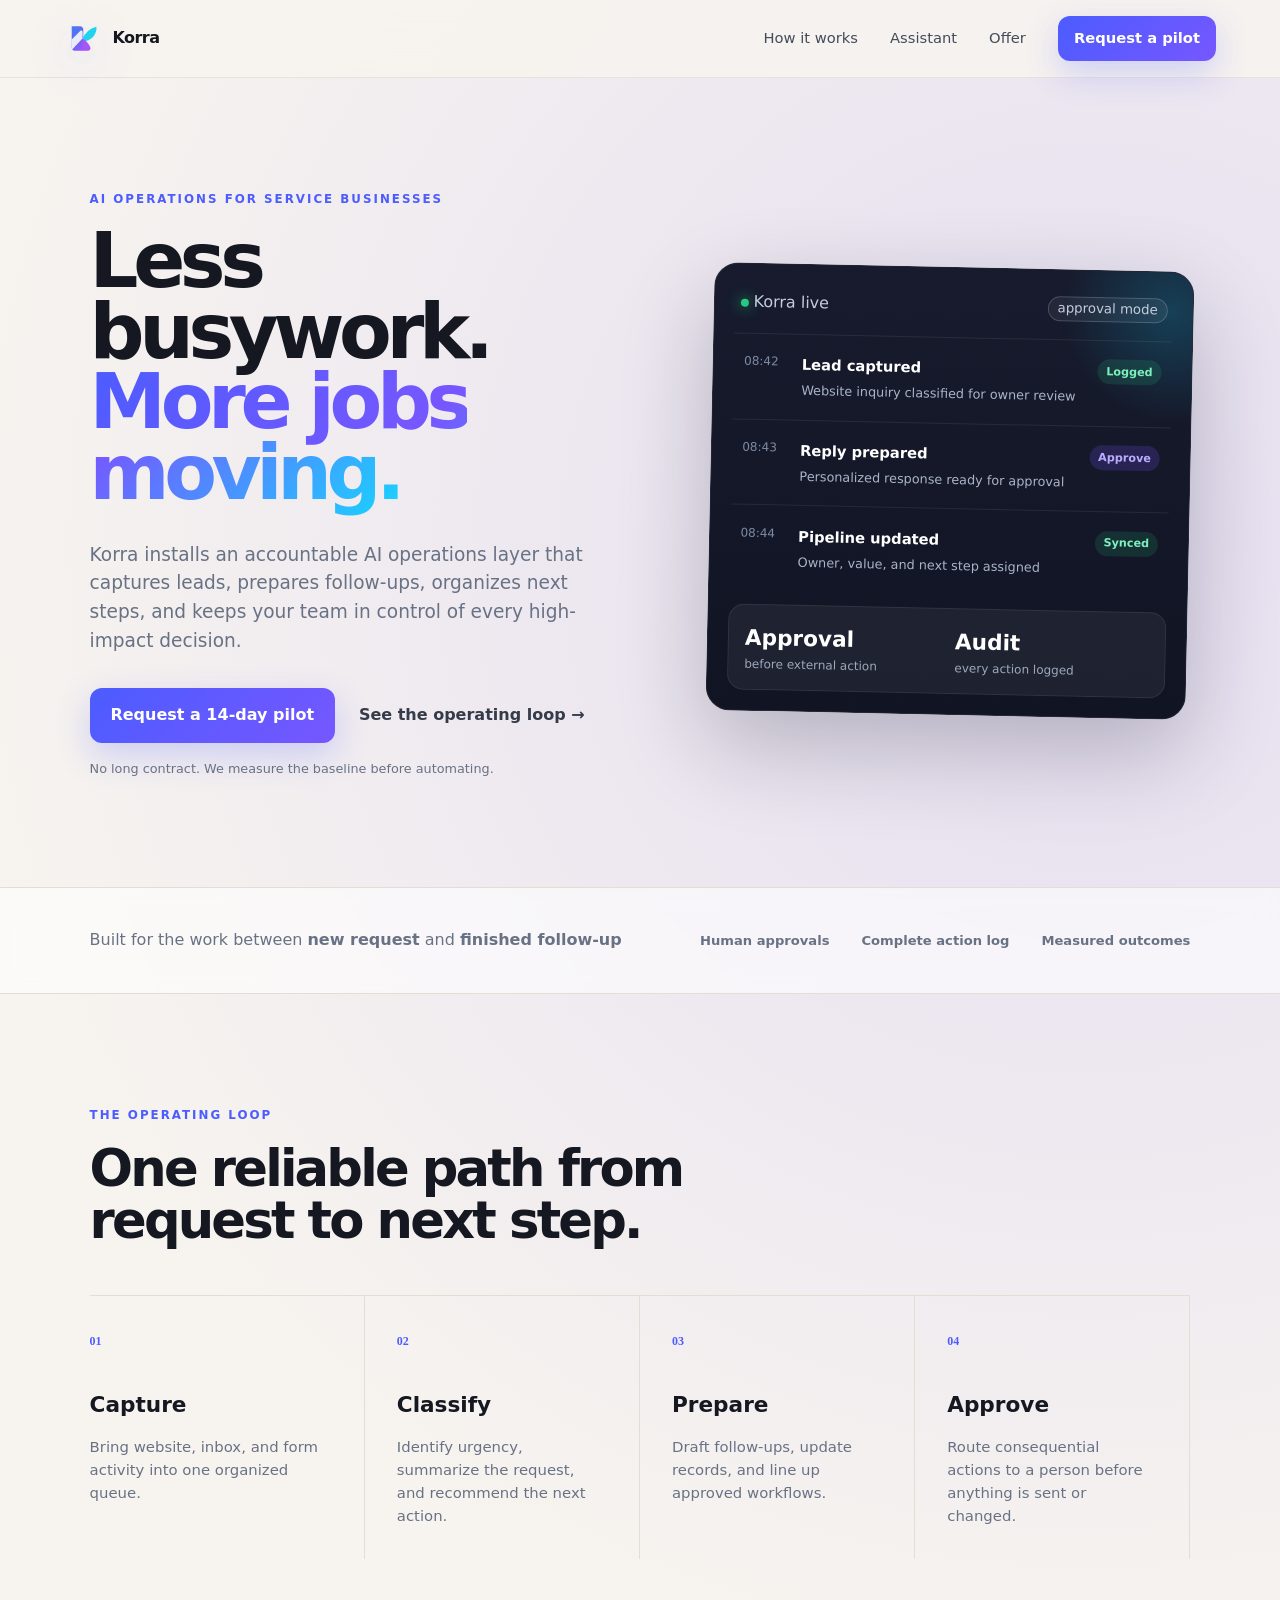
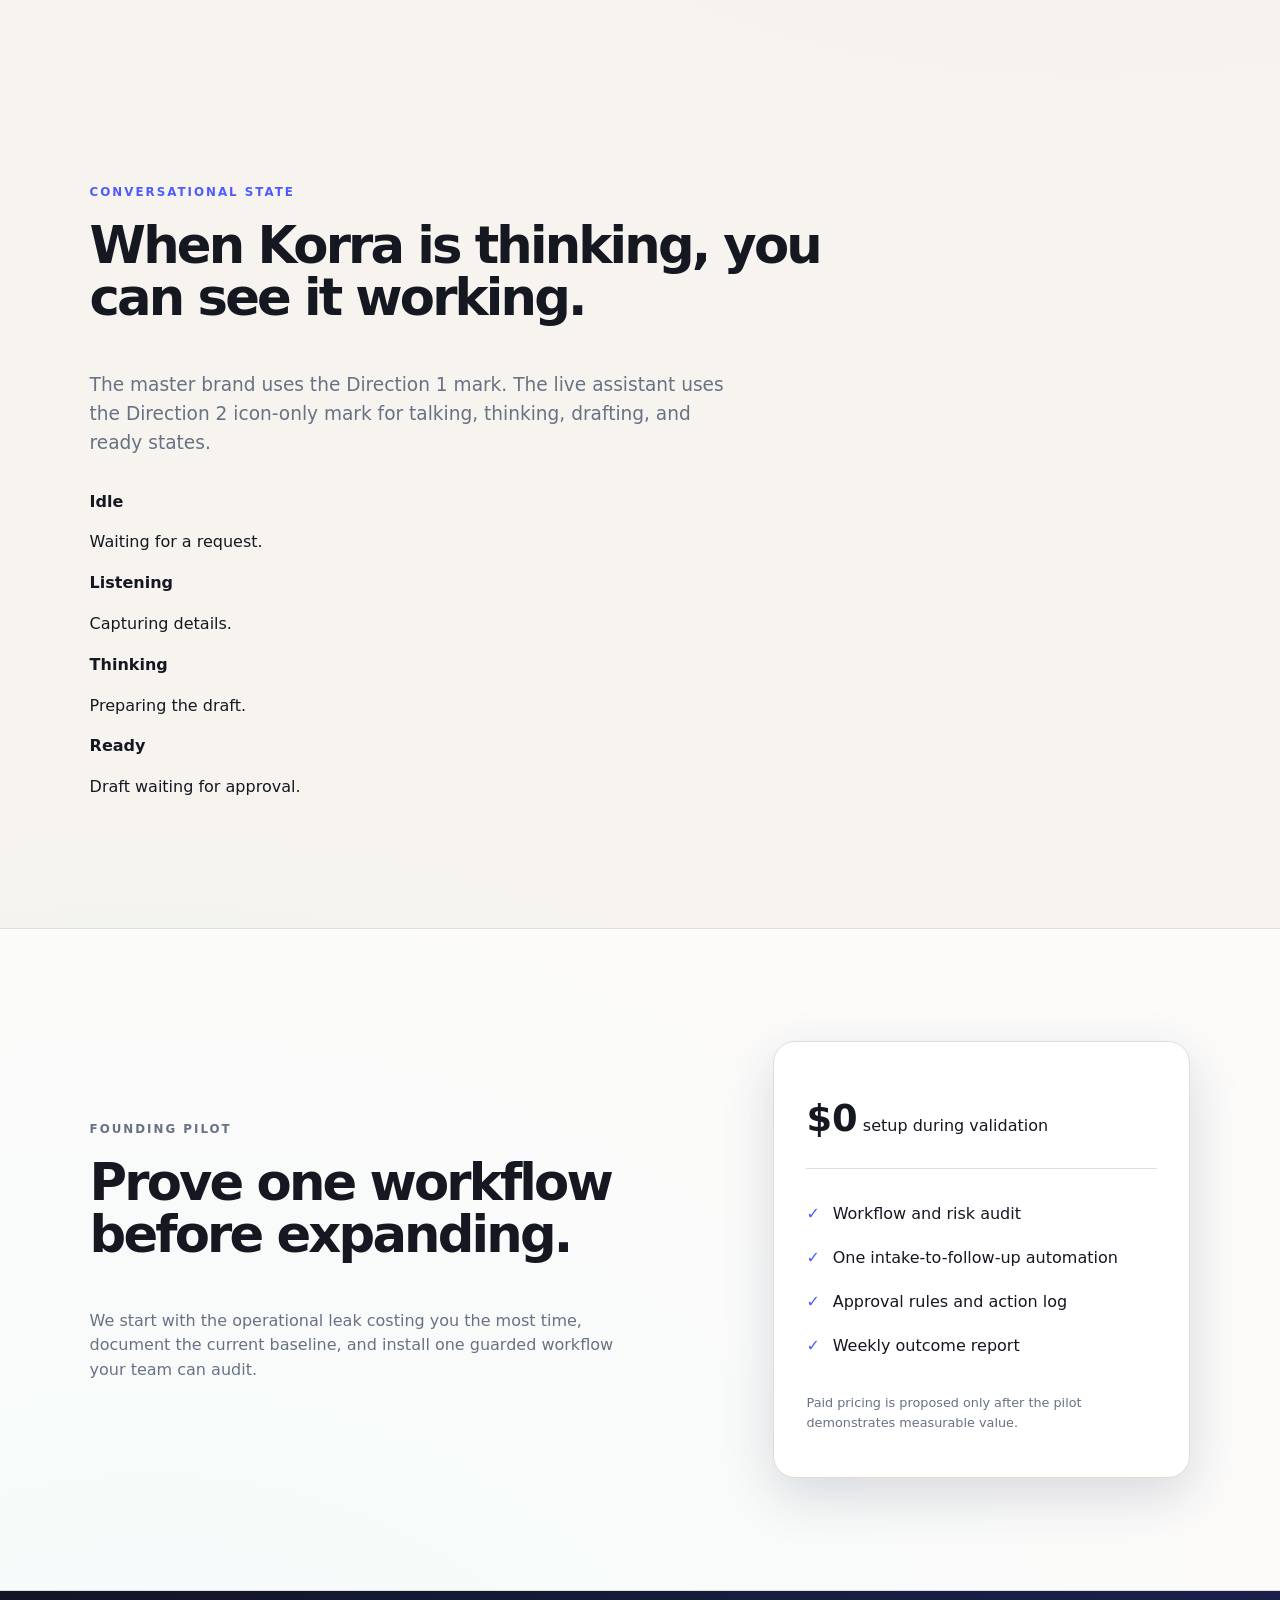
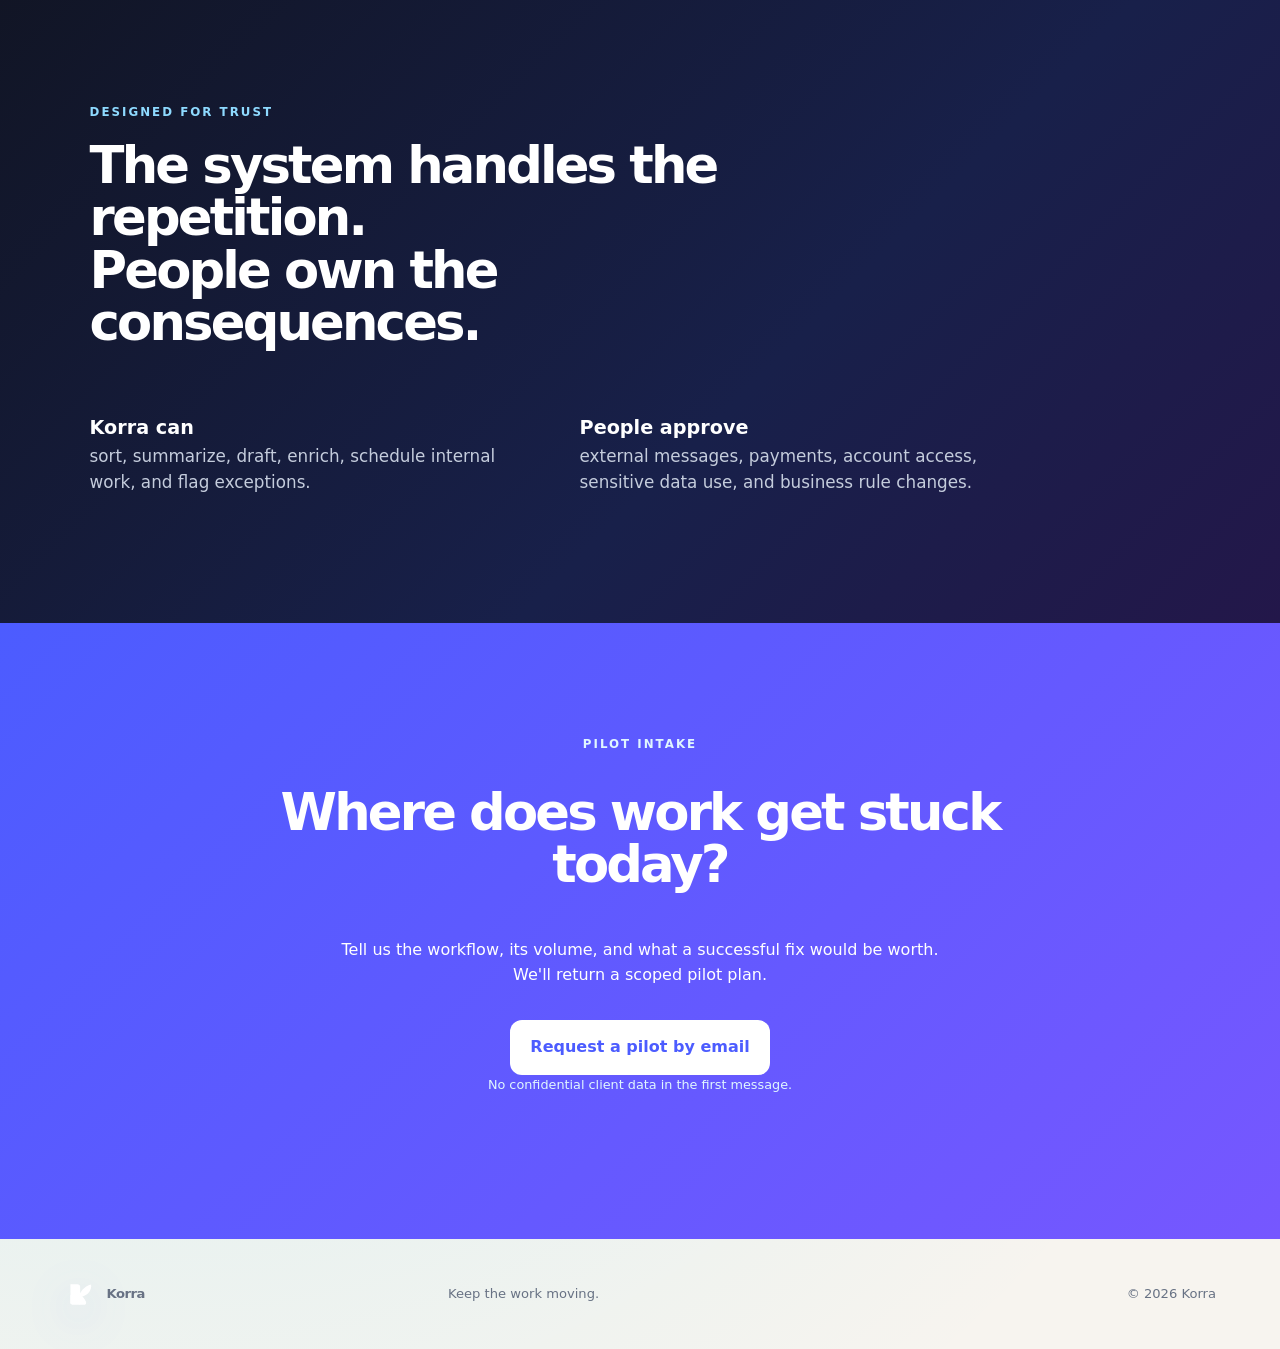
==== commit 47b01a95: "Lock Korra brand system on homepage" ====
--- a/index.html
+++ b/index.html
@@ -10,46 +10,65 @@
 <body>
   <header class="nav">
     <a class="brand" href="#top" aria-label="Korra home">
-      <span class="brand-mark" aria-hidden="true">
+      <span class="brand-mark direction-one" aria-hidden="true">
         <svg viewBox="0 0 48 48" role="img">
           <defs>
-            <linearGradient id="korraGradient" x1="7" y1="7" x2="41" y2="41" gradientUnits="userSpaceOnUse">
-              <stop offset="0" stop-color="#7657ff"/>
-              <stop offset="0.52" stop-color="#2f63ff"/>
-              <stop offset="1" stop-color="#18d4ff"/>
+            <linearGradient id="korraMasterGradient" x1="6" y1="6" x2="42" y2="42" gradientUnits="userSpaceOnUse">
+              <stop offset="0" stop-color="#3B82F6"/>
+              <stop offset="0.45" stop-color="#6366F1"/>
+              <stop offset="0.75" stop-color="#A855F7"/>
+              <stop offset="1" stop-color="#22D3EE"/>
             </linearGradient>
           </defs>
-          <rect x="6" y="6" width="36" height="36" rx="11" fill="url(#korraGradient)"/>
-          <path d="M15 31V16h4.9v6.1l6.7-6.1h6.4l-7.5 6.7L34 31h-6.5l-5.6-5.2-2 1.8V31H15Z" fill="#fff"/>
-          <circle cx="35.2" cy="13.2" r="3.4" fill="#19f6d2"/>
+          <path d="M10 8h11c2.2 0 4 1.8 4 4v28H14c-2.2 0-4-1.8-4-4V8Z" fill="url(#korraMasterGradient)"/>
+          <path d="M24 24c4-8.3 10.3-13.6 18-15.4 1.1 8.7-4.8 16.6-14.9 19.1L24 24Z" fill="#22D3EE"/>
+          <path d="M24 24c4.2 2.2 7.6 5.9 10 11.1 1.1 2.3-.6 4.9-3.2 4.9H24V24Z" fill="#A855F7"/>
+          <path d="M24 24 10 39V25.3L21 14.2c1.2-1.2 3.2-.4 3.2 1.3L24 24Z" fill="#FAFAF8" opacity=".9"/>
         </svg>
       </span>
       <span>Korra</span>
     </a>
-    <nav aria-label="Primary navigation"><a href="#system">How it works</a><a href="#offer">Offer</a><a class="button small" href="#contact">Request a pilot</a></nav>
+    <nav aria-label="Primary navigation">
+      <a href="#system">How it works</a>
+      <a href="#assistant">Assistant</a>
+      <a href="#offer">Offer</a>
+      <a class="button small" href="#contact">Request a pilot</a>
+    </nav>
   </header>
+
   <main id="top">
     <section class="hero">
       <div>
         <p class="eyebrow">AI operations for service businesses</p>
         <h1>Less busywork.<br><span>More jobs moving.</span></h1>
         <p class="lede">Korra installs an accountable AI operations layer that captures leads, prepares follow-ups, organizes next steps, and keeps your team in control of every high-impact decision.</p>
-        <div class="actions"><a class="button" href="#contact">Request a 14-day pilot</a><a class="text-link" href="#system">See the operating loop &rarr;</a></div>
+        <div class="actions">
+          <a class="button" href="#contact">Request a 14-day pilot</a>
+          <a class="text-link" href="#system">See the operating loop &rarr;</a>
+        </div>
         <p class="micro">No long contract. We measure the baseline before automating.</p>
       </div>
+
       <div class="console" aria-label="Example Korra activity">
-        <div class="console-head"><span><i></i> Korra live</span><small>approval mode</small></div>
+        <div class="console-head">
+          <span><i></i> Korra live</span>
+          <small>approval mode</small>
+        </div>
         <div class="event"><time>08:42</time><div><b>Lead captured</b><p>Website inquiry classified for owner review</p></div><span class="status done">Logged</span></div>
-        <div class="event"><time>08:43</time><div><b>Reply prepared</b><p>Personalized response ready for approval</p></div><span class="status wait">Approve</span></div>
+        <div class="event active"><time>08:43</time><div><b>Reply prepared</b><p>Personalized response ready for approval</p></div><span class="status wait">Approve</span></div>
         <div class="event"><time>08:44</time><div><b>Pipeline updated</b><p>Owner, value, and next step assigned</p></div><span class="status done">Synced</span></div>
         <div class="metric"><div><strong>Approval</strong><span>before external action</span></div><div><strong>Audit</strong><span>every action logged</span></div></div>
       </div>
     </section>
 
-    <section class="proof" aria-label="Korra principles"><p>Built for the work between <b>new request</b> and <b>finished follow-up</b></p><div><span>Human approvals</span><span>Complete action log</span><span>Measured outcomes</span></div></section>
+    <section class="proof" aria-label="Korra principles">
+      <p>Built for the work between <b>new request</b> and <b>finished follow-up</b></p>
+      <div><span>Human approvals</span><span>Complete action log</span><span>Measured outcomes</span></div>
+    </section>
 
     <section id="system" class="section system">
-      <p class="eyebrow">The operating loop</p><h2>One reliable path from request to next step.</h2>
+      <p class="eyebrow">The operating loop</p>
+      <h2>One reliable path from request to next step.</h2>
       <div class="steps">
         <article><span>01</span><h3>Capture</h3><p>Bring website, inbox, and form activity into one organized queue.</p></article>
         <article><span>02</span><h3>Classify</h3><p>Identify urgency, summarize the request, and recommend the next action.</p></article>
@@ -58,15 +77,44 @@
       </div>
     </section>
 
+    <section id="assistant" class="section assistant-section">
+      <div>
+        <p class="eyebrow">Conversational state</p>
+        <h2>When Korra is thinking, you can see it working.</h2>
+        <p class="lede">The master brand uses the Direction 1 mark. The live assistant uses the Direction 2 icon-only mark for talking, thinking, drafting, and ready states.</p>
+      </div>
+      <div class="assistant-card">
+        <div class="assistant-row"><span class="assistant-orb idle"><span></span><span></span><span></span><span></span></span><div><b>Idle</b><p>Waiting for a request.</p></div></div>
+        <div class="assistant-row"><span class="assistant-orb listening"><span></span><span></span><span></span><span></span></span><div><b>Listening</b><p>Capturing details.</p></div></div>
+        <div class="assistant-row"><span class="assistant-orb thinking"><span></span><span></span><span></span><span></span></span><div><b>Thinking</b><p>Preparing the draft.</p></div></div>
+        <div class="assistant-row"><span class="assistant-orb ready"><span></span><span></span><span></span><span></span></span><div><b>Ready</b><p>Draft waiting for approval.</p></div></div>
+      </div>
+    </section>
+
     <section id="offer" class="section offer">
       <div><p class="eyebrow">Founding pilot</p><h2>Prove one workflow before expanding.</h2><p>We start with the operational leak costing you the most time, document the current baseline, and install one guarded workflow your team can audit.</p></div>
       <div class="card"><p class="price"><strong>$0</strong> setup during validation</p><ul><li>Workflow and risk audit</li><li>One intake-to-follow-up automation</li><li>Approval rules and action log</li><li>Weekly outcome report</li></ul><p class="fine">Paid pricing is proposed only after the pilot demonstrates measurable value.</p></div>
     </section>
 
-    <section class="section boundary"><p class="eyebrow">Designed for trust</p><h2>The system handles the repetition.<br>People own the consequences.</h2><div class="boundary-grid"><p><b>Korra can</b><br>sort, summarize, draft, enrich, schedule internal work, and flag exceptions.</p><p><b>People approve</b><br>external messages, payments, account access, sensitive data use, and business rule changes.</p></div></section>
+    <section class="section boundary">
+      <p class="eyebrow">Designed for trust</p>
+      <h2>The system handles the repetition.<br>People own the consequences.</h2>
+      <div class="boundary-grid"><p><b>Korra can</b><br>sort, summarize, draft, enrich, schedule internal work, and flag exceptions.</p><p><b>People approve</b><br>external messages, payments, account access, sensitive data use, and business rule changes.</p></div>
+    </section>
 
-    <section id="contact" class="cta"><p class="eyebrow">Pilot intake</p><h2>Where does work get stuck today?</h2><p>Tell us the workflow, its volume, and what a successful fix would be worth. We'll return a scoped pilot plan.</p><a class="button light" href="mailto:rick.automation.testing@gmail.com?subject=Korra%20pilot%20request">Request a pilot by email</a><p class="micro">No confidential client data in the first message.</p></section>
+    <section id="contact" class="cta">
+      <p class="eyebrow">Pilot intake</p>
+      <h2>Where does work get stuck today?</h2>
+      <p>Tell us the workflow, its volume, and what a successful fix would be worth. We'll return a scoped pilot plan.</p>
+      <a class="button light" href="mailto:rick.automation.testing@gmail.com?subject=Korra%20pilot%20request">Request a pilot by email</a>
+      <p class="micro">No confidential client data in the first message.</p>
+    </section>
   </main>
-  <footer><a class="brand" href="#top"><span class="brand-mark small-mark" aria-hidden="true"><svg viewBox="0 0 48 48"><rect x="6" y="6" width="36" height="36" rx="11"/><path d="M15 31V16h4.9v6.1l6.7-6.1h6.4l-7.5 6.7L34 31h-6.5l-5.6-5.2-2 1.8V31H15Z"/><circle cx="35.2" cy="13.2" r="3.4"/></svg></span><span>Korra</span></a><p>Keep the work moving.</p><p>&copy; 2026 Korra</p></footer>
+
+  <footer>
+    <a class="brand" href="#top"><span class="brand-mark small-mark direction-one" aria-hidden="true"><svg viewBox="0 0 48 48"><path d="M10 8h11c2.2 0 4 1.8 4 4v28H14c-2.2 0-4-1.8-4-4V8Z"/><path d="M24 24c4-8.3 10.3-13.6 18-15.4 1.1 8.7-4.8 16.6-14.9 19.1L24 24Z"/><path d="M24 24c4.2 2.2 7.6 5.9 10 11.1 1.1 2.3-.6 4.9-3.2 4.9H24V24Z"/><path d="M24 24 10 39V25.3L21 14.2c1.2-1.2 3.2-.4 3.2 1.3L24 24Z"/></svg></span><span>Korra</span></a>
+    <p>Keep the work moving.</p>
+    <p>&copy; 2026 Korra</p>
+  </footer>
 </body>
 </html>
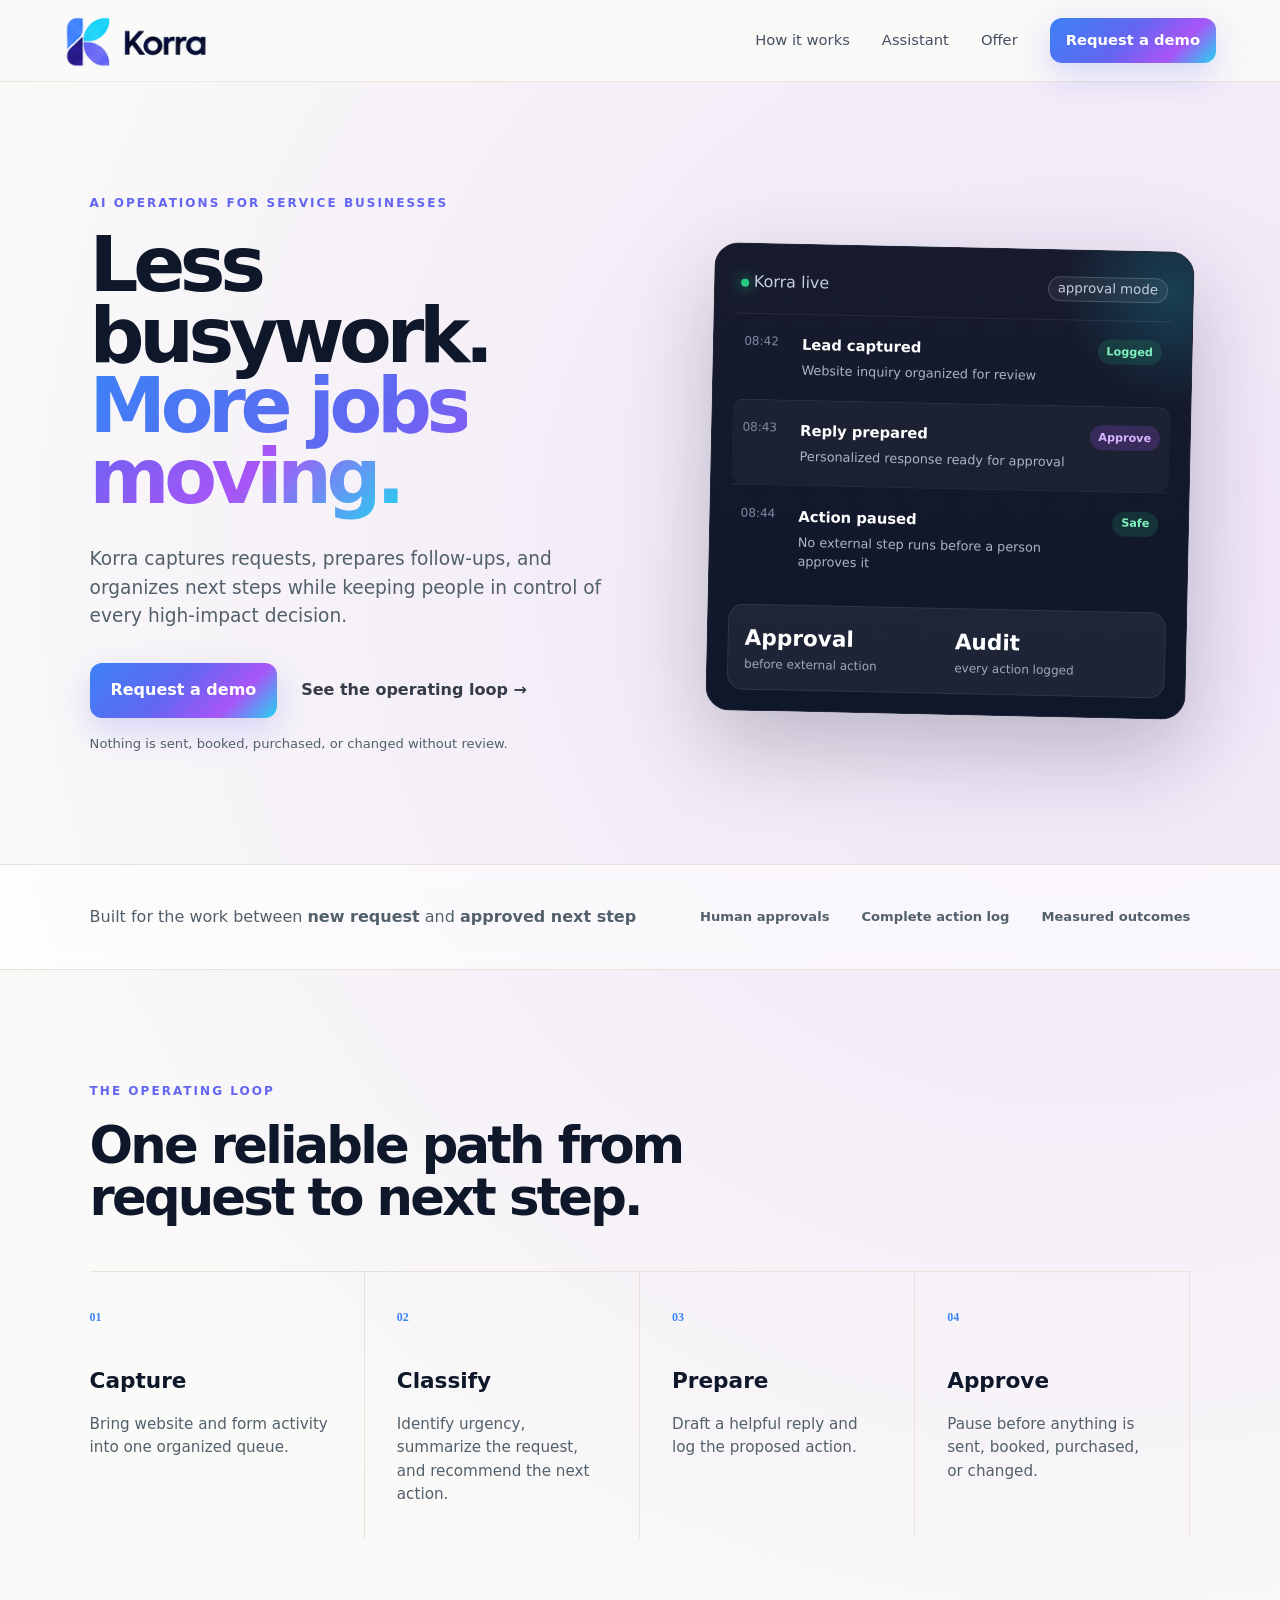
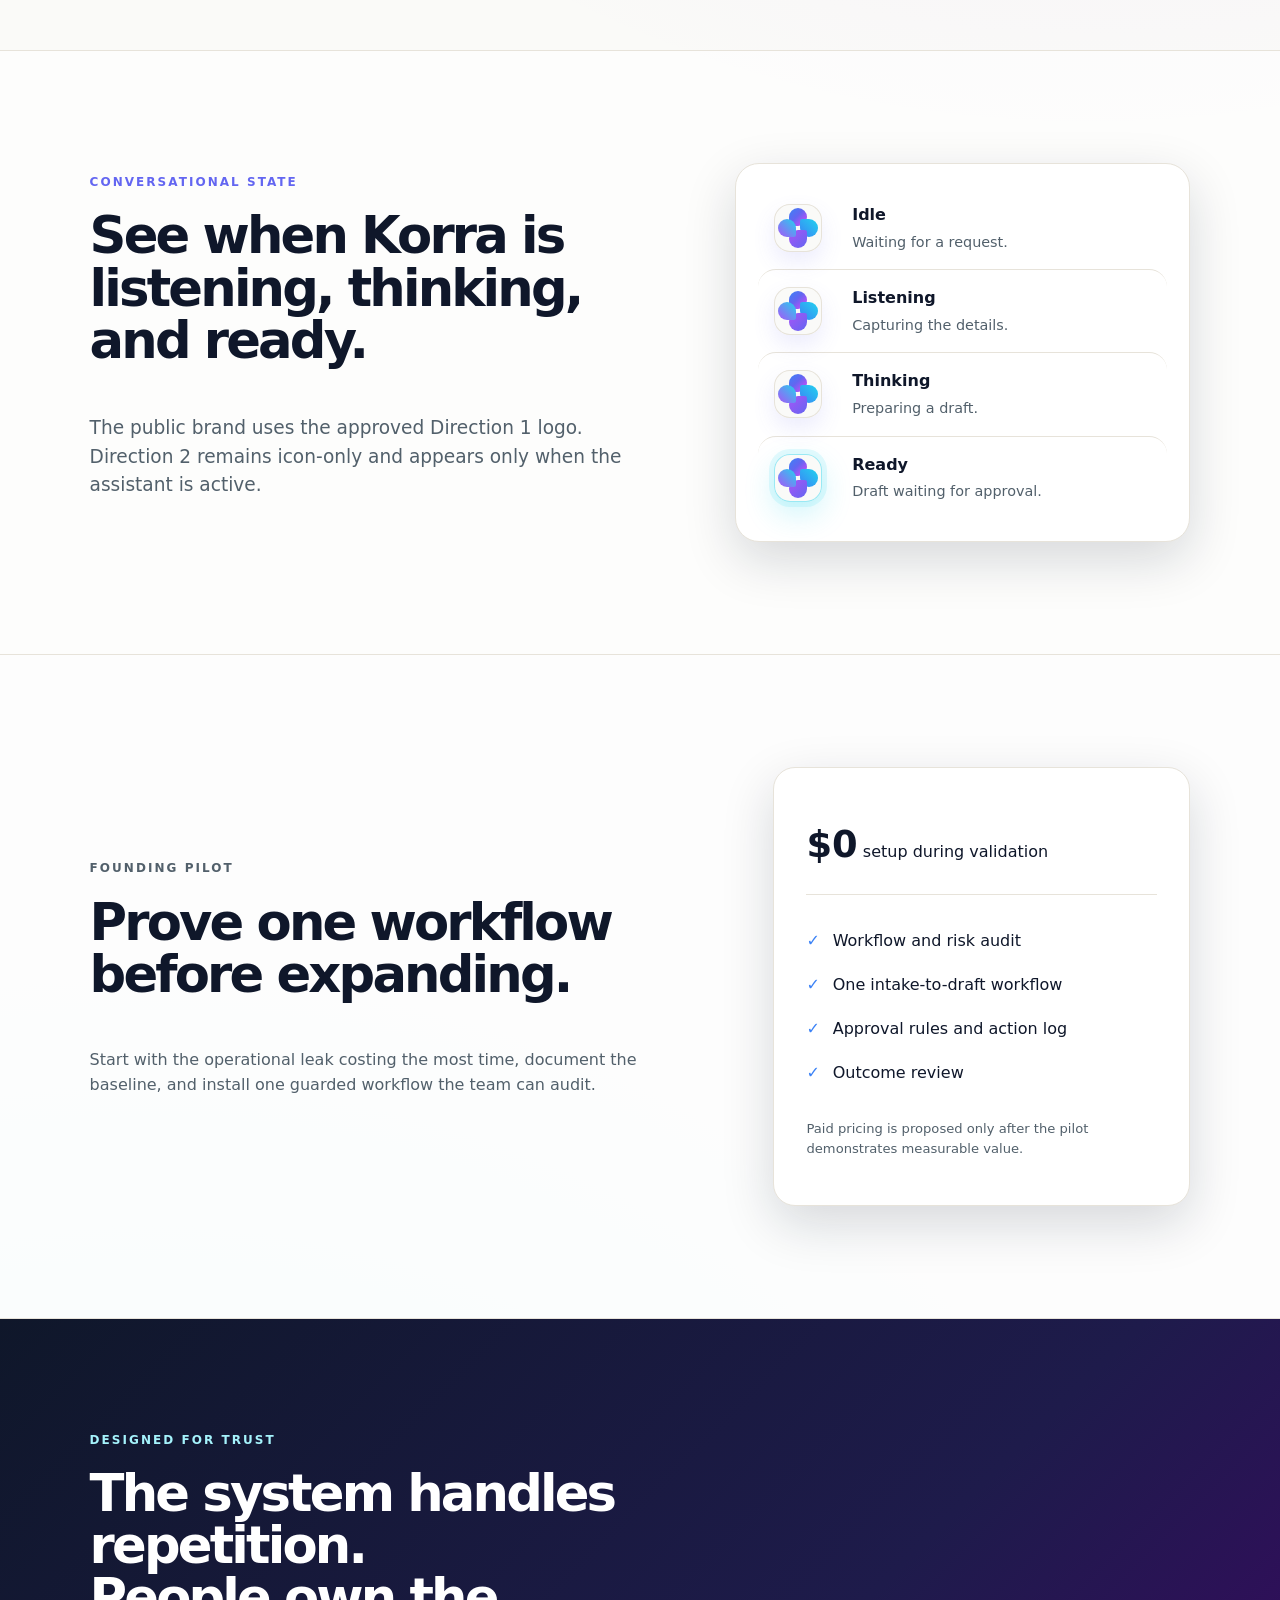
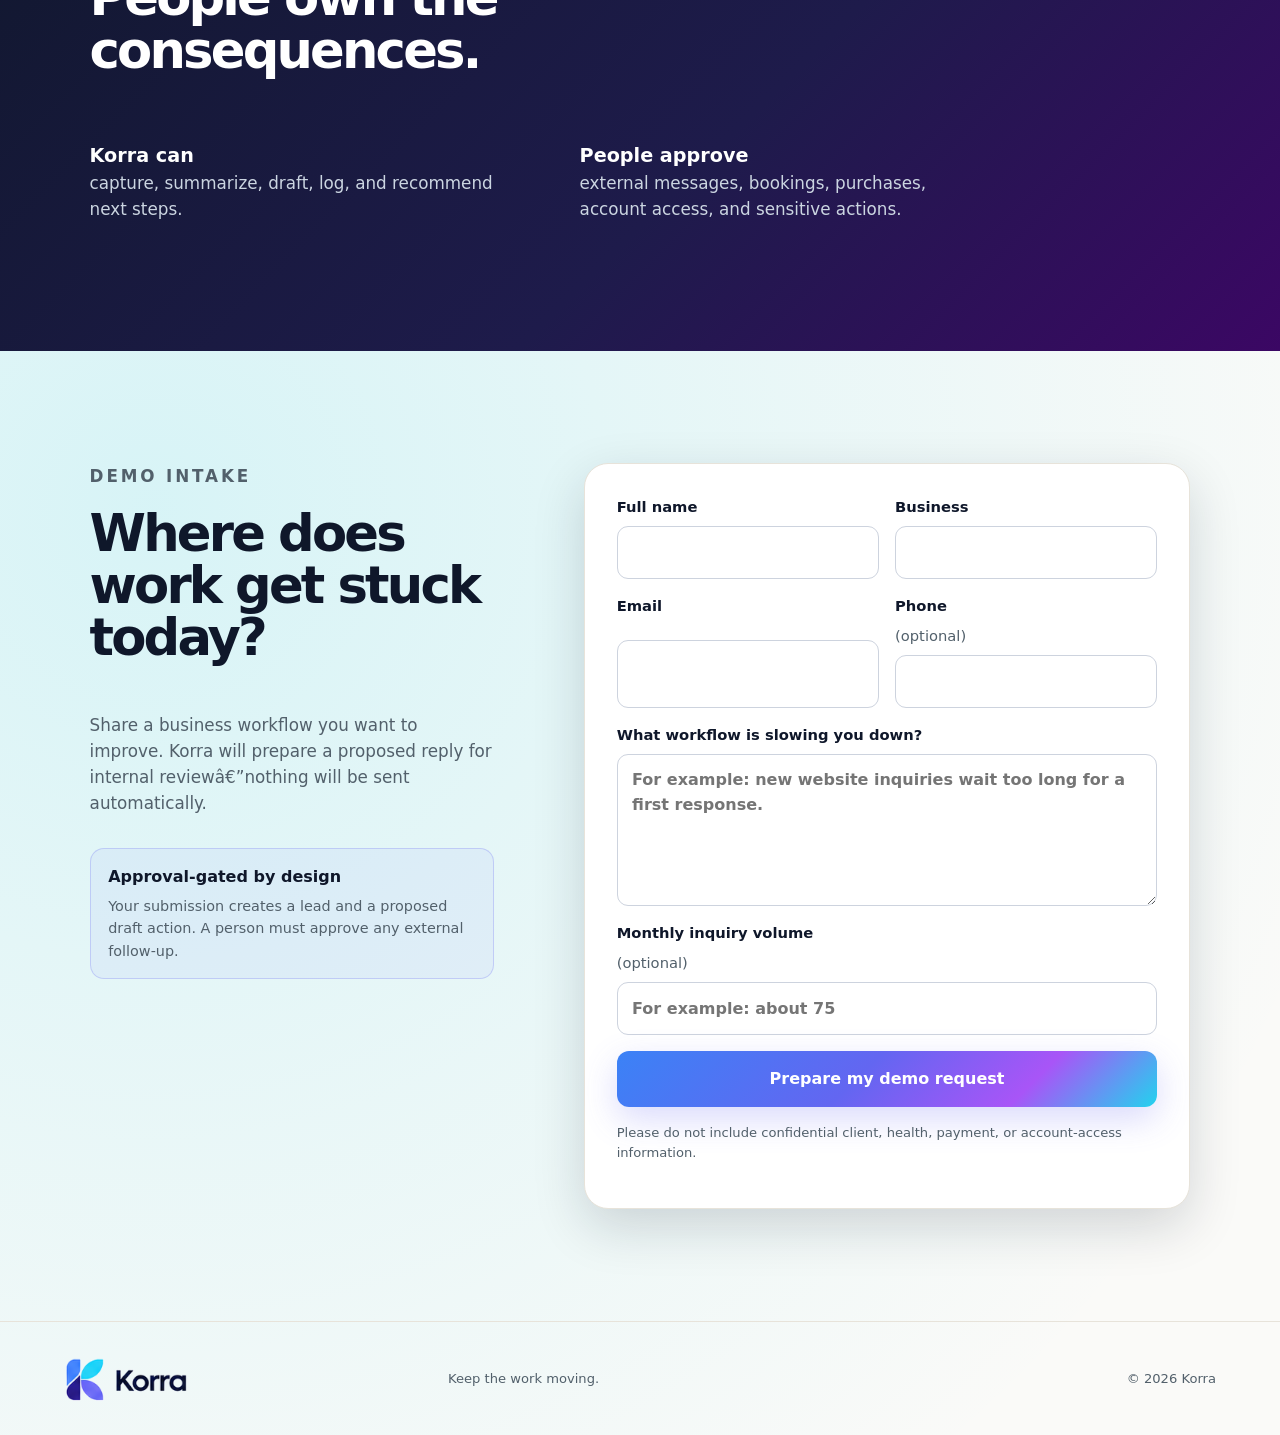
==== commit 93f09b23: "Correct Korra Direction 1 brand and add approval-gated intake" ====
--- a/index.html
+++ b/index.html
@@ -3,36 +3,21 @@
 <head>
   <meta charset="utf-8">
   <meta name="viewport" content="width=device-width, initial-scale=1">
-  <meta name="description" content="Korra helps service businesses capture requests, prepare follow-ups, and keep owners in control of high-impact decisions.">
-  <title>Korra - Approval-gated AI operations</title>
+  <meta name="description" content="Korra captures service-business requests, prepares replies, and keeps every consequential action approval-gated.">
+  <title>Korra â€” Approval-gated AI operations</title>
   <link rel="stylesheet" href="styles.css">
+  <script src="script.js" defer></script>
 </head>
 <body>
   <header class="nav">
     <a class="brand" href="#top" aria-label="Korra home">
-      <span class="brand-mark direction-one" aria-hidden="true">
-        <svg viewBox="0 0 48 48" role="img">
-          <defs>
-            <linearGradient id="korraMasterGradient" x1="6" y1="6" x2="42" y2="42" gradientUnits="userSpaceOnUse">
-              <stop offset="0" stop-color="#3B82F6"/>
-              <stop offset="0.45" stop-color="#6366F1"/>
-              <stop offset="0.75" stop-color="#A855F7"/>
-              <stop offset="1" stop-color="#22D3EE"/>
-            </linearGradient>
-          </defs>
-          <path d="M10 8h11c2.2 0 4 1.8 4 4v28H14c-2.2 0-4-1.8-4-4V8Z" fill="url(#korraMasterGradient)"/>
-          <path d="M24 24c4-8.3 10.3-13.6 18-15.4 1.1 8.7-4.8 16.6-14.9 19.1L24 24Z" fill="#22D3EE"/>
-          <path d="M24 24c4.2 2.2 7.6 5.9 10 11.1 1.1 2.3-.6 4.9-3.2 4.9H24V24Z" fill="#A855F7"/>
-          <path d="M24 24 10 39V25.3L21 14.2c1.2-1.2 3.2-.4 3.2 1.3L24 24Z" fill="#FAFAF8" opacity=".9"/>
-        </svg>
-      </span>
-      <span>Korra</span>
+      <img src="assets/korra-direction-1.svg" alt="Korra" width="166" height="64">
     </a>
     <nav aria-label="Primary navigation">
       <a href="#system">How it works</a>
       <a href="#assistant">Assistant</a>
       <a href="#offer">Offer</a>
-      <a class="button small" href="#contact">Request a pilot</a>
+      <a class="button small" href="#contact">Request a demo</a>
     </nav>
   </header>
 
@@ -41,28 +26,25 @@
       <div>
         <p class="eyebrow">AI operations for service businesses</p>
         <h1>Less busywork.<br><span>More jobs moving.</span></h1>
-        <p class="lede">Korra installs an accountable AI operations layer that captures leads, prepares follow-ups, organizes next steps, and keeps your team in control of every high-impact decision.</p>
+        <p class="lede">Korra captures requests, prepares follow-ups, and organizes next steps while keeping people in control of every high-impact decision.</p>
         <div class="actions">
-          <a class="button" href="#contact">Request a 14-day pilot</a>
+          <a class="button" href="#contact">Request a demo</a>
           <a class="text-link" href="#system">See the operating loop &rarr;</a>
         </div>
-        <p class="micro">No long contract. We measure the baseline before automating.</p>
+        <p class="micro">Nothing is sent, booked, purchased, or changed without review.</p>
       </div>
 
       <div class="console" aria-label="Example Korra activity">
-        <div class="console-head">
-          <span><i></i> Korra live</span>
-          <small>approval mode</small>
-        </div>
-        <div class="event"><time>08:42</time><div><b>Lead captured</b><p>Website inquiry classified for owner review</p></div><span class="status done">Logged</span></div>
+        <div class="console-head"><span><i></i> Korra live</span><small>approval mode</small></div>
+        <div class="event"><time>08:42</time><div><b>Lead captured</b><p>Website inquiry organized for review</p></div><span class="status done">Logged</span></div>
         <div class="event active"><time>08:43</time><div><b>Reply prepared</b><p>Personalized response ready for approval</p></div><span class="status wait">Approve</span></div>
-        <div class="event"><time>08:44</time><div><b>Pipeline updated</b><p>Owner, value, and next step assigned</p></div><span class="status done">Synced</span></div>
+        <div class="event"><time>08:44</time><div><b>Action paused</b><p>No external step runs before a person approves it</p></div><span class="status done">Safe</span></div>
         <div class="metric"><div><strong>Approval</strong><span>before external action</span></div><div><strong>Audit</strong><span>every action logged</span></div></div>
       </div>
     </section>
 
     <section class="proof" aria-label="Korra principles">
-      <p>Built for the work between <b>new request</b> and <b>finished follow-up</b></p>
+      <p>Built for the work between <b>new request</b> and <b>approved next step</b></p>
       <div><span>Human approvals</span><span>Complete action log</span><span>Measured outcomes</span></div>
     </section>
 
@@ -70,51 +52,75 @@
       <p class="eyebrow">The operating loop</p>
       <h2>One reliable path from request to next step.</h2>
       <div class="steps">
-        <article><span>01</span><h3>Capture</h3><p>Bring website, inbox, and form activity into one organized queue.</p></article>
+        <article><span>01</span><h3>Capture</h3><p>Bring website and form activity into one organized queue.</p></article>
         <article><span>02</span><h3>Classify</h3><p>Identify urgency, summarize the request, and recommend the next action.</p></article>
-        <article><span>03</span><h3>Prepare</h3><p>Draft follow-ups, update records, and line up approved workflows.</p></article>
-        <article><span>04</span><h3>Approve</h3><p>Route consequential actions to a person before anything is sent or changed.</p></article>
+        <article><span>03</span><h3>Prepare</h3><p>Draft a helpful reply and log the proposed action.</p></article>
+        <article><span>04</span><h3>Approve</h3><p>Pause before anything is sent, booked, purchased, or changed.</p></article>
       </div>
     </section>
 
     <section id="assistant" class="section assistant-section">
       <div>
         <p class="eyebrow">Conversational state</p>
-        <h2>When Korra is thinking, you can see it working.</h2>
-        <p class="lede">The master brand uses the Direction 1 mark. The live assistant uses the Direction 2 icon-only mark for talking, thinking, drafting, and ready states.</p>
+        <h2>See when Korra is listening, thinking, and ready.</h2>
+        <p class="lede">The public brand uses the approved Direction 1 logo. Direction 2 remains icon-only and appears only when the assistant is active.</p>
       </div>
-      <div class="assistant-card">
-        <div class="assistant-row"><span class="assistant-orb idle"><span></span><span></span><span></span><span></span></span><div><b>Idle</b><p>Waiting for a request.</p></div></div>
-        <div class="assistant-row"><span class="assistant-orb listening"><span></span><span></span><span></span><span></span></span><div><b>Listening</b><p>Capturing details.</p></div></div>
-        <div class="assistant-row"><span class="assistant-orb thinking"><span></span><span></span><span></span><span></span></span><div><b>Thinking</b><p>Preparing the draft.</p></div></div>
-        <div class="assistant-row"><span class="assistant-orb ready"><span></span><span></span><span></span><span></span></span><div><b>Ready</b><p>Draft waiting for approval.</p></div></div>
+      <div class="assistant-card" aria-label="Korra assistant states">
+        <div class="assistant-row"><span class="assistant-orb idle" aria-hidden="true"><span></span><span></span><span></span><span></span></span><div><b>Idle</b><p>Waiting for a request.</p></div></div>
+        <div class="assistant-row"><span class="assistant-orb listening" aria-hidden="true"><span></span><span></span><span></span><span></span></span><div><b>Listening</b><p>Capturing the details.</p></div></div>
+        <div class="assistant-row"><span class="assistant-orb thinking" aria-hidden="true"><span></span><span></span><span></span><span></span></span><div><b>Thinking</b><p>Preparing a draft.</p></div></div>
+        <div class="assistant-row"><span class="assistant-orb ready" aria-hidden="true"><span></span><span></span><span></span><span></span></span><div><b>Ready</b><p>Draft waiting for approval.</p></div></div>
       </div>
     </section>
 
     <section id="offer" class="section offer">
-      <div><p class="eyebrow">Founding pilot</p><h2>Prove one workflow before expanding.</h2><p>We start with the operational leak costing you the most time, document the current baseline, and install one guarded workflow your team can audit.</p></div>
-      <div class="card"><p class="price"><strong>$0</strong> setup during validation</p><ul><li>Workflow and risk audit</li><li>One intake-to-follow-up automation</li><li>Approval rules and action log</li><li>Weekly outcome report</li></ul><p class="fine">Paid pricing is proposed only after the pilot demonstrates measurable value.</p></div>
+      <div><p class="eyebrow">Founding pilot</p><h2>Prove one workflow before expanding.</h2><p>Start with the operational leak costing the most time, document the baseline, and install one guarded workflow the team can audit.</p></div>
+      <div class="card"><p class="price"><strong>$0</strong> setup during validation</p><ul><li>Workflow and risk audit</li><li>One intake-to-draft workflow</li><li>Approval rules and action log</li><li>Outcome review</li></ul><p class="fine">Paid pricing is proposed only after the pilot demonstrates measurable value.</p></div>
     </section>
 
     <section class="section boundary">
       <p class="eyebrow">Designed for trust</p>
-      <h2>The system handles the repetition.<br>People own the consequences.</h2>
-      <div class="boundary-grid"><p><b>Korra can</b><br>sort, summarize, draft, enrich, schedule internal work, and flag exceptions.</p><p><b>People approve</b><br>external messages, payments, account access, sensitive data use, and business rule changes.</p></div>
+      <h2>The system handles repetition.<br>People own the consequences.</h2>
+      <div class="boundary-grid"><p><b>Korra can</b><br>capture, summarize, draft, log, and recommend next steps.</p><p><b>People approve</b><br>external messages, bookings, purchases, account access, and sensitive actions.</p></div>
     </section>
 
-    <section id="contact" class="cta">
-      <p class="eyebrow">Pilot intake</p>
-      <h2>Where does work get stuck today?</h2>
-      <p>Tell us the workflow, its volume, and what a successful fix would be worth. We'll return a scoped pilot plan.</p>
-      <a class="button light" href="mailto:rick.automation.testing@gmail.com?subject=Korra%20pilot%20request">Request a pilot by email</a>
-      <p class="micro">No confidential client data in the first message.</p>
+    <section id="contact" class="section intake-section">
+      <div class="intake-copy">
+        <p class="eyebrow">Demo intake</p>
+        <h2>Where does work get stuck today?</h2>
+        <p>Share a business workflow you want to improve. Korra will prepare a proposed reply for internal reviewâ€”nothing will be sent automatically.</p>
+        <div class="safety-note"><b>Approval-gated by design</b><span>Your submission creates a lead and a proposed draft action. A person must approve any external follow-up.</span></div>
+      </div>
+      <form id="intake-form" class="intake-form" novalidate>
+        <div class="field-row">
+          <label>Full name<input name="full_name" autocomplete="name" maxlength="120" required></label>
+          <label>Business<input name="business" autocomplete="organization" maxlength="160"></label>
+        </div>
+        <div class="field-row">
+          <label>Email<input name="email" type="email" autocomplete="email" maxlength="254" required></label>
+          <label>Phone <span>(optional)</span><input name="phone" type="tel" autocomplete="tel" maxlength="40"></label>
+        </div>
+        <label>What workflow is slowing you down?<textarea name="workflow_bottleneck" rows="5" maxlength="2000" required placeholder="For example: new website inquiries wait too long for a first response."></textarea></label>
+        <label>Monthly inquiry volume <span>(optional)</span><input name="monthly_inquiry_volume" maxlength="80" placeholder="For example: about 75"></label>
+        <label class="honeypot" aria-hidden="true">Leave this blank<input name="company_website" tabindex="-1" autocomplete="off"></label>
+        <p id="form-error" class="form-error" role="alert" hidden></p>
+        <button class="button submit" type="submit"><span>Prepare my demo request</span><span class="assistant-orb thinking submit-orb" aria-hidden="true"><span></span><span></span><span></span><span></span></span></button>
+        <p class="micro">Please do not include confidential client, health, payment, or account-access information.</p>
+      </form>
+      <div id="intake-success" class="intake-success" role="status" hidden>
+        <span class="assistant-orb ready" aria-hidden="true"><span></span><span></span><span></span><span></span></span>
+        <h3>Your request is queued for review.</h3>
+        <p>Korra prepared an internal draft. Nothing was sent, booked, purchased, or changed.</p>
+        <button id="submit-another" class="text-button" type="button">Submit another request</button>
+      </div>
     </section>
   </main>
 
   <footer>
-    <a class="brand" href="#top"><span class="brand-mark small-mark direction-one" aria-hidden="true"><svg viewBox="0 0 48 48"><path d="M10 8h11c2.2 0 4 1.8 4 4v28H14c-2.2 0-4-1.8-4-4V8Z"/><path d="M24 24c4-8.3 10.3-13.6 18-15.4 1.1 8.7-4.8 16.6-14.9 19.1L24 24Z"/><path d="M24 24c4.2 2.2 7.6 5.9 10 11.1 1.1 2.3-.6 4.9-3.2 4.9H24V24Z"/><path d="M24 24 10 39V25.3L21 14.2c1.2-1.2 3.2-.4 3.2 1.3L24 24Z"/></svg></span><span>Korra</span></a>
+    <a class="brand" href="#top"><img src="assets/korra-direction-1.svg" alt="Korra" width="166" height="64"></a>
     <p>Keep the work moving.</p>
     <p>&copy; 2026 Korra</p>
   </footer>
 </body>
 </html>
+
--- a/styles.css
+++ b/styles.css
@@ -1,4 +1,6 @@
-:root{--ink:#151821;--muted:#687284;--paper:#f7f4ef;--white:#fff;--blue:#4c5cff;--blue2:#2639d8;--cyan:#18d4ff;--purple:#7657ff;--line:#e3ddd4;--green:#28c981;--navy:#111525;--shadow:rgba(37,45,74,.16)}
-*{box-sizing:border-box}html{scroll-behavior:smooth}body{margin:0;background:radial-gradient(circle at 85% 12%,rgba(118,87,255,.14),transparent 28%),radial-gradient(circle at 12% 80%,rgba(24,212,255,.16),transparent 32%),var(--paper);color:var(--ink);font-family:Inter,ui-sans-serif,system-ui,-apple-system,"Segoe UI",sans-serif;line-height:1.55}a{color:inherit;text-decoration:none}.nav{height:78px;display:flex;align-items:center;justify-content:space-between;padding:0 5vw;border-bottom:1px solid rgba(227,221,212,.78);background:rgba(247,244,239,.86);position:sticky;top:0;z-index:10;backdrop-filter:blur(16px)}.brand{display:flex;gap:.72rem;align-items:center;font-weight:850;letter-spacing:-.035em}.brand-mark{width:37px;height:37px;display:grid;place-items:center;filter:drop-shadow(0 12px 22px rgba(76,92,255,.22))}.brand-mark svg{width:100%;height:100%;display:block}.small-mark{width:31px;height:31px}.small-mark rect{fill:url(#relayGradient, var(--blue))}.small-mark path{fill:#fff}.small-mark circle{fill:#19f6d2}.nav nav{display:flex;gap:2rem;align-items:center;font-size:.92rem;color:#454b5a}.button{display:inline-flex;align-items:center;justify-content:center;background:linear-gradient(135deg,var(--blue),var(--purple));color:#fff;padding:.95rem 1.3rem;border-radius:12px;font-weight:800;box-shadow:0 12px 34px rgba(76,92,255,.24)}.button:hover{background:linear-gradient(135deg,var(--blue2),var(--purple));transform:translateY(-1px)}.button.small{padding:.68rem 1rem}.hero{min-height:650px;display:grid;grid-template-columns:1.05fr .95fr;gap:7vw;align-items:center;padding:7rem 7vw 6rem}.eyebrow{text-transform:uppercase;letter-spacing:.17em;font-size:.74rem;font-weight:850;color:var(--blue);margin:0 0 1.1rem}.hero h1{font-size:clamp(3.1rem,6vw,6.4rem);letter-spacing:-.07em;line-height:.92;margin:0}.hero h1 span{background:linear-gradient(135deg,var(--blue),var(--purple) 52%,var(--cyan));-webkit-background-clip:text;background-clip:text;color:transparent}.lede{font-size:1.16rem;color:var(--muted);max-width:650px;margin:2rem 0}.actions{display:flex;align-items:center;gap:1.5rem}.text-link{font-weight:800;color:#353b49}.micro{font-size:.8rem;color:var(--muted);margin-top:1rem}.console{position:relative;background:linear-gradient(180deg,#171b2d,#101423);color:#fff;border:1px solid rgba(255,255,255,.08);border-radius:24px;padding:1.25rem;box-shadow:0 34px 90px rgba(17,21,37,.24);transform:rotate(1.2deg);overflow:hidden}.console:before{content:"";position:absolute;inset:-80px -100px auto auto;width:240px;height:240px;background:radial-gradient(circle,rgba(24,212,255,.2),transparent 65%);pointer-events:none}.console-head{display:flex;justify-content:space-between;padding:.35rem .35rem 1.1rem;color:#c5ccdd;position:relative}.console-head i{width:8px;height:8px;background:var(--green);display:inline-block;border-radius:50%;box-shadow:0 0 14px var(--green)}.console-head small{border:1px solid rgba(255,255,255,.18);border-radius:99px;padding:.1rem .55rem;background:rgba(255,255,255,.06)}.event{display:grid;grid-template-columns:45px 1fr auto;gap:.8rem;align-items:start;padding:1.15rem .65rem;border-top:1px solid rgba(255,255,255,.08);position:relative}.event time{color:#7e8aa2;font-size:.75rem}.event b{font-size:.92rem}.event p{margin:.2rem 0 0;color:#aab4c8;font-size:.8rem}.status{font-size:.7rem;font-weight:850;border-radius:99px;padding:.24rem .55rem}.done{background:rgba(40,201,129,.14);color:#7ef0bd}.wait{background:rgba(118,87,255,.2);color:#b9adff}.metric{background:rgba(255,255,255,.06);border:1px solid rgba(255,255,255,.08);border-radius:16px;margin-top:.9rem;padding:1rem;display:grid;grid-template-columns:1fr 1fr;gap:1rem}.metric div{display:flex;flex-direction:column}.metric strong{font-size:1.35rem}.metric span{color:#9da8bd;font-size:.75rem}.proof{background:rgba(255,255,255,.58);border-top:1px solid var(--line);border-bottom:1px solid var(--line);padding:1.5rem 7vw;display:flex;justify-content:space-between;align-items:center;color:var(--muted);backdrop-filter:blur(10px)}.proof div{display:flex;gap:2rem;font-size:.82rem;font-weight:750}.section{padding:7rem 7vw}.section h2,.cta h2{font-size:clamp(2.2rem,4vw,4.2rem);letter-spacing:-.055em;line-height:1.02;margin:.3rem 0 3rem;max-width:780px}.steps{display:grid;grid-template-columns:repeat(4,1fr);border-top:1px solid var(--line)}.steps article{padding:2rem 2rem 1rem 0;border-right:1px solid var(--line);min-height:240px}.steps article+article{padding-left:2rem}.steps span{font:850 .75rem ui-monospace;color:var(--blue)}.steps h3{font-size:1.35rem;margin:2.2rem 0 .65rem}.steps p{color:var(--muted);font-size:.93rem}.offer{background:rgba(255,255,255,.7);display:grid;grid-template-columns:1fr .75fr;gap:10vw;align-items:center;border-top:1px solid var(--line);border-bottom:1px solid var(--line)}.offer>div>p{color:var(--muted);max-width:580px}.card{background:var(--white);border:1px solid var(--line);border-radius:22px;padding:2rem;box-shadow:0 18px 52px var(--shadow)}.card .price{color:var(--ink);border-bottom:1px solid var(--line);padding-bottom:1.3rem}.price strong{font-size:2.3rem}.card ul{list-style:none;padding:0;margin:1.5rem 0}.card li{padding:.6rem 0}.card li:before{content:"\2713";color:var(--blue);font-weight:900;margin-right:.8rem}.card .fine{font-size:.8rem}.boundary{background:linear-gradient(135deg,#111525,#18204a 60%,#23174a);color:#fff}.boundary .eyebrow{color:#8edaff}.boundary-grid{display:grid;grid-template-columns:1fr 1fr;gap:5rem;max-width:900px}.boundary-grid p{color:#c4ccdc;font-size:1.05rem}.boundary-grid b{color:#fff;font-size:1.2rem}.cta{text-align:center;padding:7rem 7vw;background:linear-gradient(135deg,var(--blue),var(--purple));color:#fff}.cta .eyebrow{color:#e0f6ff}.cta h2{margin-left:auto;margin-right:auto}.cta>p{max-width:620px;margin:0 auto 2rem}.button.light{background:#fff;color:var(--blue);box-shadow:none}.cta .micro{color:#e0f6ff}footer{padding:2rem 5vw;display:grid;grid-template-columns:1fr 1fr 1fr;align-items:center;color:var(--muted);font-size:.82rem}footer p:last-child{text-align:right}
-@media(max-width:850px){.nav nav>a:not(.button){display:none}.hero{grid-template-columns:1fr;padding:5rem 6vw}.console{transform:none}.proof{display:block}.proof div{flex-wrap:wrap;gap:.5rem 1.2rem}.steps{grid-template-columns:1fr 1fr}.offer{grid-template-columns:1fr}.boundary-grid{grid-template-columns:1fr;gap:1rem}footer{grid-template-columns:1fr;text-align:center;gap:.5rem}footer .brand{justify-content:center}footer p:last-child{text-align:center}}
-@media(max-width:520px){.hero{padding-top:3.5rem}.hero h1{font-size:3.35rem}.actions{align-items:flex-start;flex-direction:column}.steps{grid-template-columns:1fr}.steps article,.steps article+article{padding:1.5rem 0;min-height:0;border-right:0;border-bottom:1px solid var(--line)}.section{padding:5rem 6vw}.event{grid-template-columns:38px 1fr}.status{grid-column:2}.boundary-grid{gap:.3rem}.cta{padding:5rem 6vw}}
+:root{--ink:#0F172A;--muted:#52606B;--paper:#FAFAF8;--white:#FFF;--blue:#3B82F6;--indigo:#6366F1;--purple:#A855F7;--cyan:#22D3EE;--line:#E7E3DA;--green:#28C981;--shadow:rgba(15,23,42,.16);--gradient:linear-gradient(135deg,#3B82F6 0%,#6366F1 45%,#A855F7 75%,#22D3EE 100%)}
+*{box-sizing:border-box}html{scroll-behavior:smooth}body{margin:0;background:radial-gradient(circle at 85% 12%,rgba(168,85,247,.14),transparent 28%),radial-gradient(circle at 12% 80%,rgba(34,211,238,.16),transparent 32%),var(--paper);color:var(--ink);font-family:Inter,ui-sans-serif,system-ui,-apple-system,"Segoe UI",sans-serif;line-height:1.55}a{color:inherit;text-decoration:none}button,input,textarea{font:inherit}.nav{height:82px;display:flex;align-items:center;justify-content:space-between;padding:0 5vw;border-bottom:1px solid rgba(231,227,218,.8);background:rgba(250,250,248,.9);position:sticky;top:0;z-index:10;backdrop-filter:blur(16px)}.brand{display:flex;align-items:center}.brand img{display:block;width:146px;height:auto}.nav nav{display:flex;gap:2rem;align-items:center;font-size:.92rem;color:#455061}.button{border:0;cursor:pointer;display:inline-flex;align-items:center;justify-content:center;background:var(--gradient);color:#fff;padding:.95rem 1.3rem;border-radius:12px;font-weight:800;box-shadow:0 12px 34px rgba(99,102,241,.24);transition:.2s ease}.button:hover{transform:translateY(-1px);filter:saturate(1.12)}.button:focus-visible,.text-button:focus-visible,input:focus-visible,textarea:focus-visible,a:focus-visible{outline:3px solid rgba(34,211,238,.6);outline-offset:3px}.button.small{padding:.68rem 1rem}.hero{min-height:650px;display:grid;grid-template-columns:1.05fr .95fr;gap:7vw;align-items:center;padding:7rem 7vw 6rem}.eyebrow{text-transform:uppercase;letter-spacing:.17em;font-size:.75rem;font-weight:850;color:var(--indigo);margin:0 0 1.1rem}.hero h1{font-size:clamp(3.1rem,6vw,6.4rem);letter-spacing:-.07em;line-height:.92;margin:0}.hero h1 span{background:var(--gradient);-webkit-background-clip:text;background-clip:text;color:transparent}.lede{font-size:1.16rem;color:var(--muted);max-width:650px;margin:2rem 0}.actions{display:flex;align-items:center;gap:1.5rem}.text-link{font-weight:800;color:#353B49}.micro{font-size:.82rem;color:var(--muted);margin-top:1rem}.console{position:relative;background:linear-gradient(180deg,#171B2D,#0F172A);color:#fff;border:1px solid rgba(255,255,255,.08);border-radius:24px;padding:1.25rem;box-shadow:0 34px 90px rgba(15,23,42,.24);transform:rotate(1.2deg);overflow:hidden}.console:before{content:"";position:absolute;inset:-80px -100px auto auto;width:240px;height:240px;background:radial-gradient(circle,rgba(34,211,238,.2),transparent 65%);pointer-events:none}.console-head{display:flex;justify-content:space-between;padding:.35rem .35rem 1.1rem;color:#C5CCDD;position:relative}.console-head i{width:8px;height:8px;background:var(--green);display:inline-block;border-radius:50%;box-shadow:0 0 14px var(--green)}.console-head small{border:1px solid rgba(255,255,255,.18);border-radius:99px;padding:.1rem .55rem;background:rgba(255,255,255,.06)}.event{display:grid;grid-template-columns:45px 1fr auto;gap:.8rem;align-items:start;padding:1.15rem .65rem;border-top:1px solid rgba(255,255,255,.08);position:relative}.event.active{background:rgba(255,255,255,.035);border-radius:12px}.event time{color:#7E8AA2;font-size:.75rem}.event b{font-size:.92rem}.event p{margin:.2rem 0 0;color:#AAB4C8;font-size:.8rem}.status{font-size:.7rem;font-weight:850;border-radius:99px;padding:.24rem .55rem}.done{background:rgba(40,201,129,.14);color:#7EF0BD}.wait{background:rgba(168,85,247,.2);color:#D8B4FE}.metric{background:rgba(255,255,255,.06);border:1px solid rgba(255,255,255,.08);border-radius:16px;margin-top:.9rem;padding:1rem;display:grid;grid-template-columns:1fr 1fr;gap:1rem}.metric div{display:flex;flex-direction:column}.metric strong{font-size:1.35rem}.metric span{color:#9DA8BD;font-size:.75rem}.proof{background:rgba(255,255,255,.6);border-top:1px solid var(--line);border-bottom:1px solid var(--line);padding:1.5rem 7vw;display:flex;justify-content:space-between;align-items:center;color:var(--muted);backdrop-filter:blur(10px)}.proof div{display:flex;gap:2rem;font-size:.82rem;font-weight:750}.section{padding:7rem 7vw}.section h2{font-size:clamp(2.2rem,4vw,4.2rem);letter-spacing:-.055em;line-height:1.02;margin:.3rem 0 3rem;max-width:780px}.steps{display:grid;grid-template-columns:repeat(4,1fr);border-top:1px solid var(--line)}.steps article{padding:2rem 2rem 1rem 0;border-right:1px solid var(--line);min-height:240px}.steps article+article{padding-left:2rem}.steps span{font:850 .75rem ui-monospace;color:var(--blue)}.steps h3{font-size:1.35rem;margin:2.2rem 0 .65rem}.steps p{color:var(--muted);font-size:.95rem}.assistant-section{display:grid;grid-template-columns:1fr .82fr;gap:7vw;align-items:center;background:rgba(255,255,255,.45);border-top:1px solid var(--line)}.assistant-card{background:#fff;border:1px solid var(--line);border-radius:24px;padding:1.4rem;box-shadow:0 18px 52px var(--shadow)}.assistant-row{display:grid;grid-template-columns:62px 1fr;gap:1rem;align-items:center;padding:1rem;border-radius:18px}.assistant-row+.assistant-row{border-top:1px solid var(--line)}.assistant-row b{font-size:1rem}.assistant-row p{margin:.2rem 0 0;color:var(--muted);font-size:.9rem}.assistant-orb{position:relative;width:48px;height:48px;display:block;border-radius:16px;background:rgba(250,250,248,.9);box-shadow:inset 0 0 0 1px var(--line),0 10px 22px rgba(99,102,241,.12)}.assistant-orb>span{position:absolute;width:18px;height:18px;border-radius:16px 16px 16px 4px;background:var(--gradient);left:15px;top:4px;transform-origin:9px 20px}.assistant-orb>span:nth-child(2){transform:rotate(90deg);background:linear-gradient(135deg,#22D3EE,#3B82F6)}.assistant-orb>span:nth-child(3){transform:rotate(180deg);background:linear-gradient(135deg,#6366F1,#A855F7)}.assistant-orb>span:nth-child(4){transform:rotate(270deg);background:linear-gradient(135deg,#A855F7,#22D3EE)}.assistant-orb.listening{animation:pulse 1.8s ease-in-out infinite}.assistant-orb.thinking{animation:spin 1.7s linear infinite,glow 1.7s ease-in-out infinite}.assistant-orb.ready{box-shadow:inset 0 0 0 1px rgba(34,211,238,.45),0 0 0 5px rgba(34,211,238,.12),0 12px 30px rgba(34,211,238,.22)}@keyframes spin{to{transform:rotate(360deg)}}@keyframes pulse{50%{transform:scale(1.08);box-shadow:inset 0 0 0 1px rgba(99,102,241,.4),0 0 0 6px rgba(99,102,241,.12)}}@keyframes glow{50%{filter:drop-shadow(0 0 12px rgba(34,211,238,.55))}}@media(prefers-reduced-motion:reduce){*{scroll-behavior:auto!important}.assistant-orb{animation:none!important}.button{transition:none}}
+.offer{background:rgba(255,255,255,.72);display:grid;grid-template-columns:1fr .75fr;gap:10vw;align-items:center;border-top:1px solid var(--line);border-bottom:1px solid var(--line)}.offer>div>p{color:var(--muted);max-width:580px}.card{background:var(--white);border:1px solid var(--line);border-radius:22px;padding:2rem;box-shadow:0 18px 52px var(--shadow)}.card .price{color:var(--ink);border-bottom:1px solid var(--line);padding-bottom:1.3rem}.price strong{font-size:2.3rem}.card ul{list-style:none;padding:0;margin:1.5rem 0}.card li{padding:.6rem 0}.card li:before{content:"\2713";color:var(--blue);font-weight:900;margin-right:.8rem}.card .fine{font-size:.82rem}.boundary{background:linear-gradient(135deg,#0F172A,#1E1B4B 60%,#3B0764);color:#fff}.boundary .eyebrow{color:#A5F3FC}.boundary-grid{display:grid;grid-template-columns:1fr 1fr;gap:5rem;max-width:900px}.boundary-grid p{color:#CBD5E1;font-size:1.05rem}.boundary-grid b{color:#fff;font-size:1.2rem}.intake-section{display:grid;grid-template-columns:.8fr 1.2fr;gap:7vw;align-items:start}.intake-copy{position:sticky;top:120px}.intake-copy>p{font-size:1.05rem;color:var(--muted)}.safety-note{display:flex;flex-direction:column;gap:.35rem;margin-top:2rem;padding:1rem 1.1rem;border:1px solid rgba(99,102,241,.25);border-radius:14px;background:rgba(99,102,241,.06)}.safety-note span{color:var(--muted);font-size:.9rem}.intake-form{background:#fff;border:1px solid var(--line);border-radius:24px;padding:2rem;box-shadow:0 18px 52px var(--shadow)}.field-row{display:grid;grid-template-columns:1fr 1fr;gap:1rem}.intake-form label{display:grid;gap:.45rem;margin-bottom:1rem;font-weight:750;font-size:.92rem}.intake-form label span{font-weight:500;color:var(--muted)}input,textarea{width:100%;border:1px solid #CDD3DE;border-radius:11px;background:#fff;color:var(--ink);padding:.82rem .9rem;font-size:1rem}textarea{resize:vertical;min-height:130px}input:hover,textarea:hover{border-color:#9CA8BA}.honeypot{position:absolute!important;left:-10000px!important;width:1px!important;height:1px!important;overflow:hidden!important}.form-error{color:#B42318;background:#FEF3F2;border:1px solid #FECDCA;border-radius:10px;padding:.75rem .9rem}.submit{width:100%;min-height:52px}.submit-orb{display:none;width:30px;height:30px;margin-left:.6rem;background:transparent;box-shadow:none}.submit-orb>span{width:11px;height:11px;left:9px;top:2px;transform-origin:5.5px 12px}.is-submitting .submit-orb{display:block}.intake-success{grid-column:2;background:#fff;border:1px solid rgba(34,211,238,.35);border-radius:24px;padding:3rem;text-align:center;box-shadow:0 18px 52px var(--shadow)}.intake-success .assistant-orb{margin:0 auto 1.5rem}.intake-success h3{font-size:2rem;letter-spacing:-.03em;margin:.2rem 0}.intake-success p{color:var(--muted);max-width:520px;margin:0 auto 1.5rem}.text-button{border:0;background:none;color:var(--indigo);font-weight:800;cursor:pointer}footer{padding:2rem 5vw;display:grid;grid-template-columns:1fr 1fr 1fr;align-items:center;color:var(--muted);font-size:.82rem;border-top:1px solid var(--line)}footer p:last-child{text-align:right}footer .brand img{width:126px}
+@media(max-width:850px){.nav nav>a:not(.button){display:none}.hero,.assistant-section,.intake-section{grid-template-columns:1fr;padding:5rem 6vw}.console{transform:none}.proof{display:block}.proof div{flex-wrap:wrap;gap:.5rem 1.2rem}.steps{grid-template-columns:1fr 1fr}.offer{grid-template-columns:1fr}.boundary-grid{grid-template-columns:1fr;gap:1rem}.intake-copy{position:static}.intake-success{grid-column:1}footer{grid-template-columns:1fr;text-align:center;gap:.5rem}footer .brand{justify-content:center}footer p:last-child{text-align:center}}
+@media(max-width:520px){.nav{height:72px}.brand img{width:125px}.nav .button.small{padding:.62rem .78rem}.hero{padding-top:3.5rem}.hero h1{font-size:3.25rem}.actions{align-items:flex-start;flex-direction:column}.steps,.field-row{grid-template-columns:1fr}.steps article,.steps article+article{padding:1.5rem 0;min-height:0;border-right:0;border-bottom:1px solid var(--line)}.section{padding:5rem 6vw}.event{grid-template-columns:38px 1fr}.status{grid-column:2}.intake-form{padding:1.25rem}.intake-success{padding:2rem 1.25rem}}
+
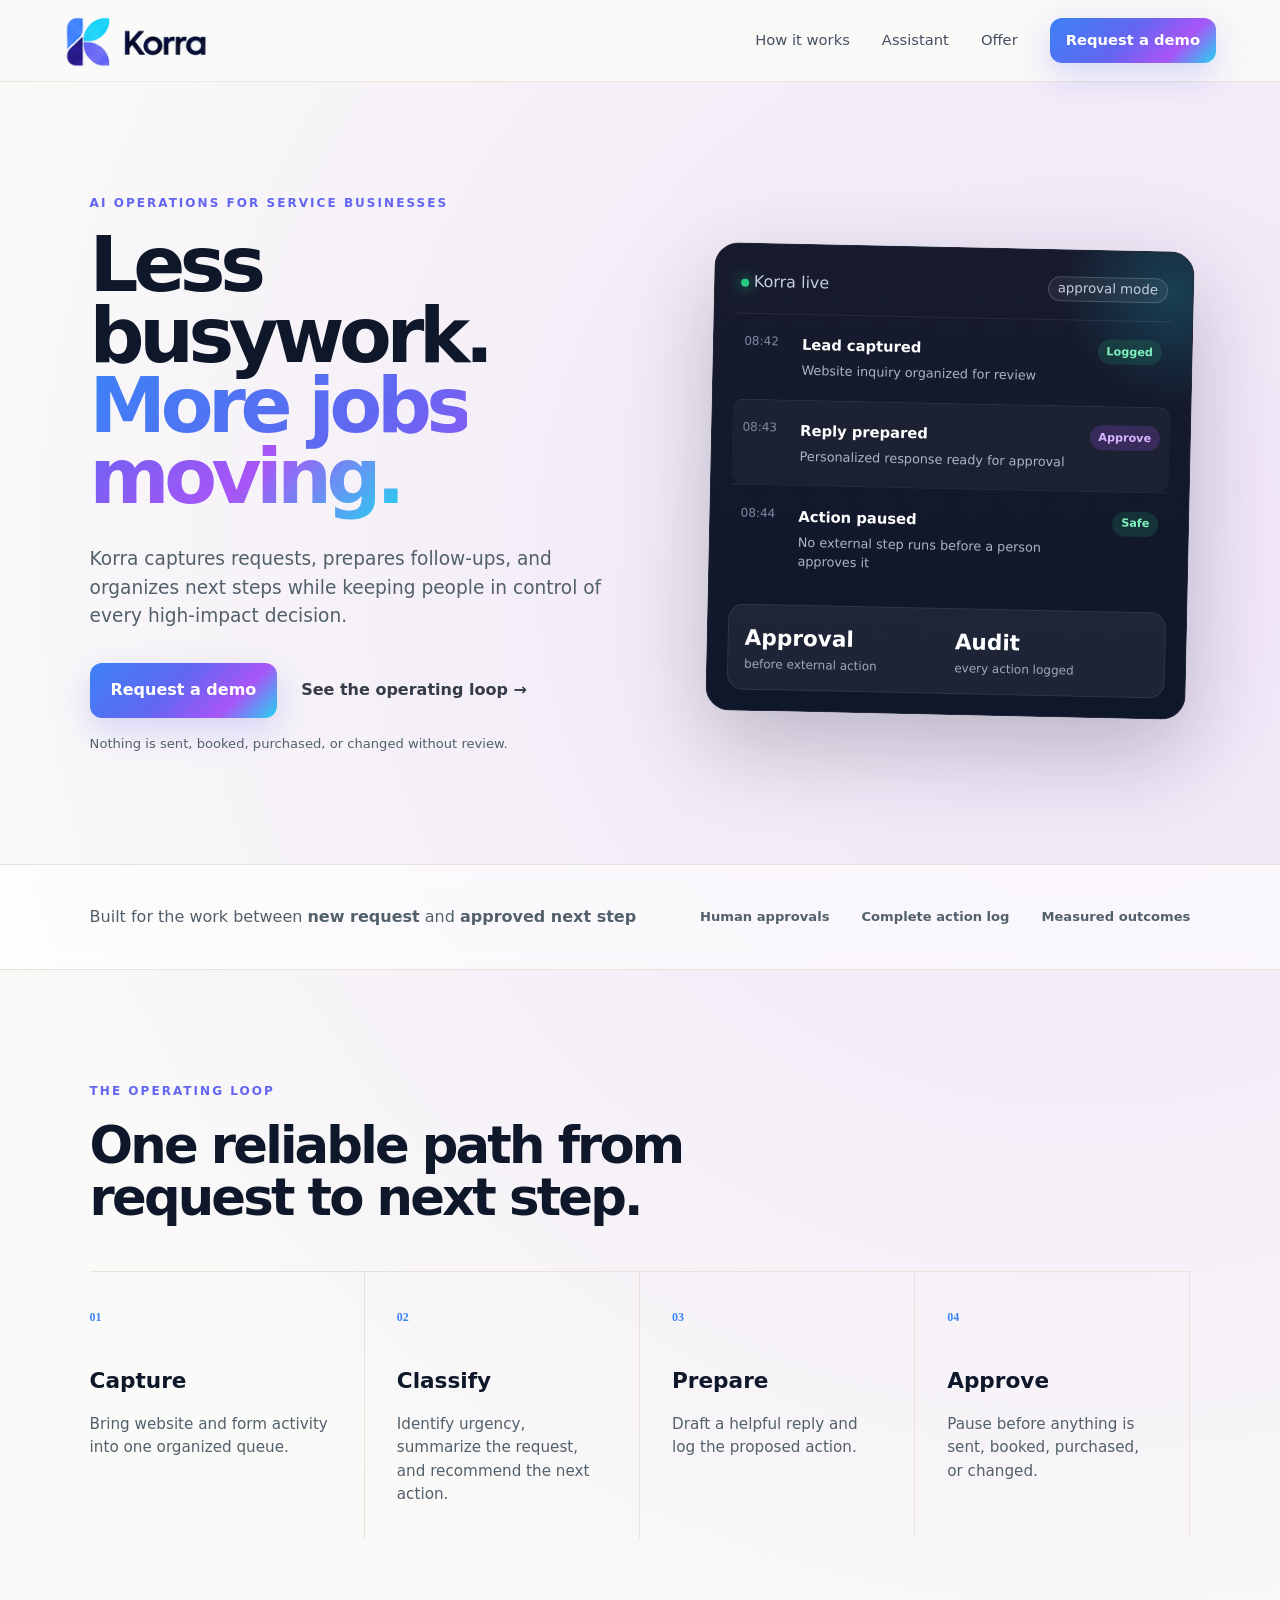
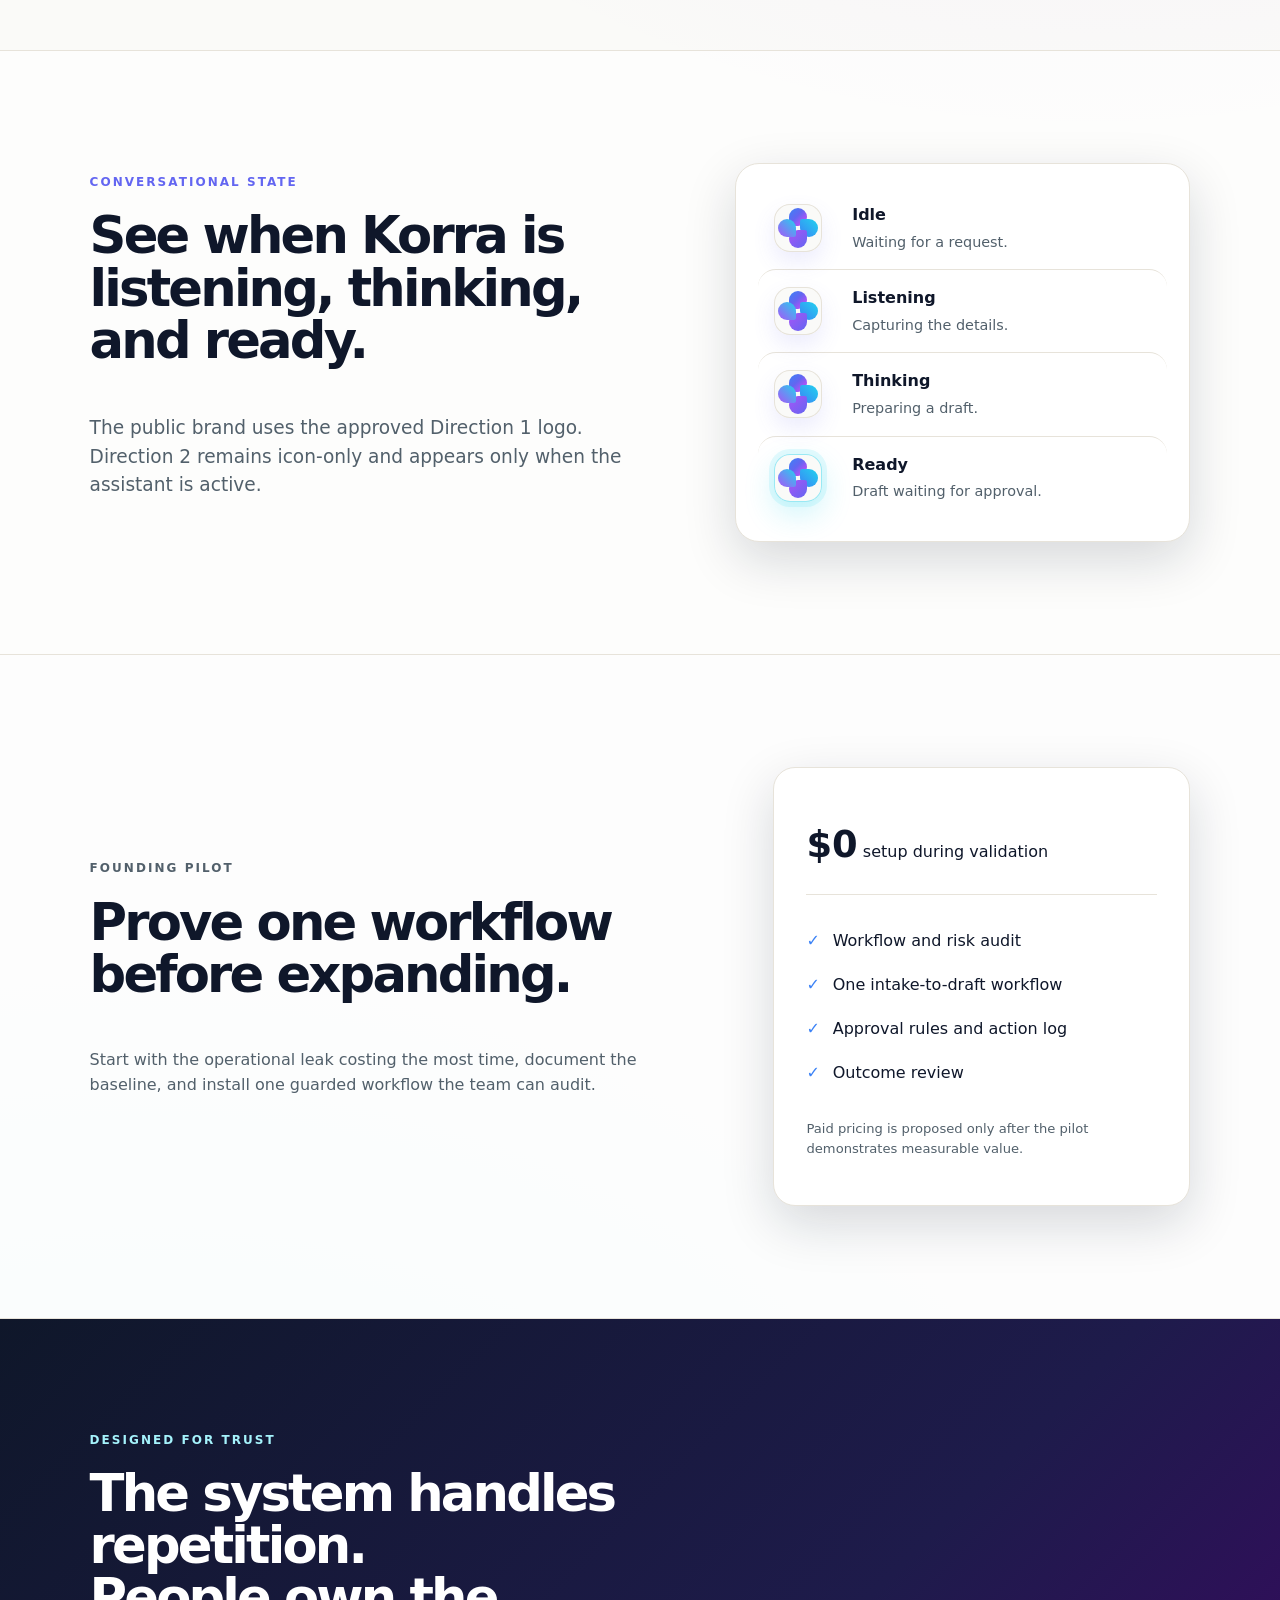
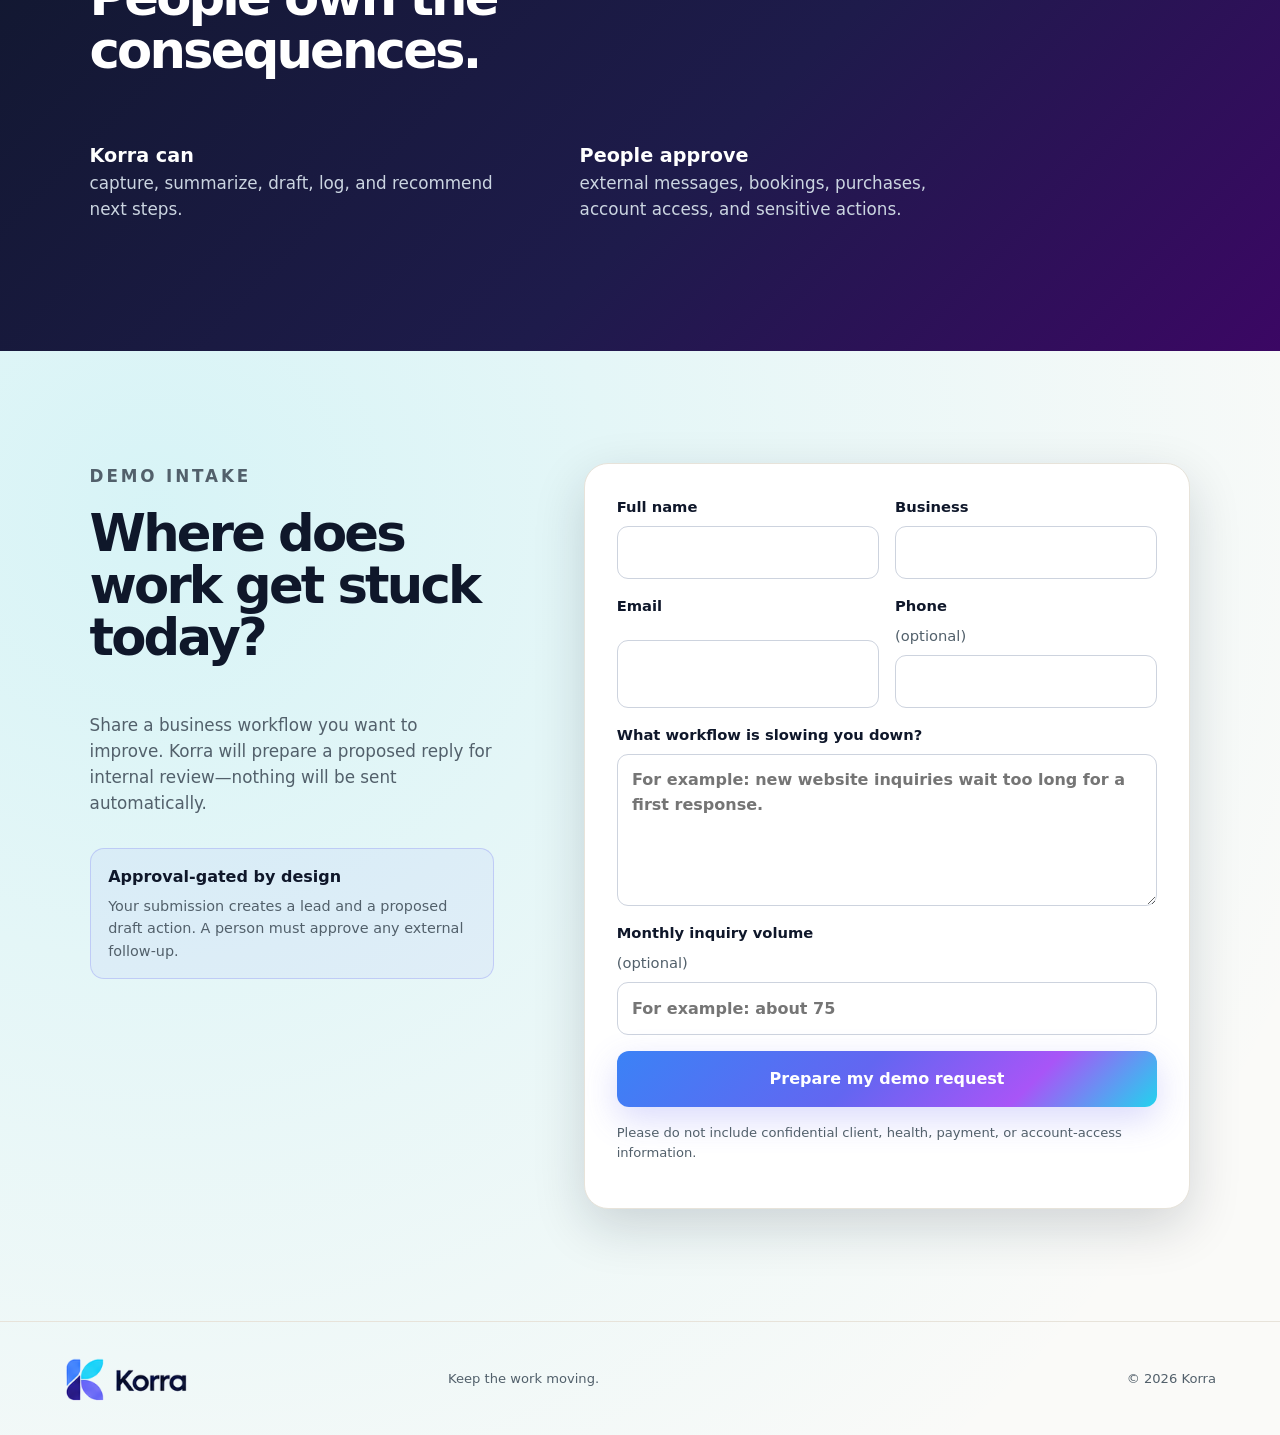
==== commit 86d232d4: "Fix UTF-8 punctuation in index.html" ====
--- a/index.html
+++ b/index.html
@@ -4,7 +4,7 @@
   <meta charset="utf-8">
   <meta name="viewport" content="width=device-width, initial-scale=1">
   <meta name="description" content="Korra captures service-business requests, prepares replies, and keeps every consequential action approval-gated.">
-  <title>Korra â€” Approval-gated AI operations</title>
+  <title>Korra — Approval-gated AI operations</title>
   <link rel="stylesheet" href="styles.css">
   <script src="script.js" defer></script>
 </head>
@@ -88,7 +88,7 @@
       <div class="intake-copy">
         <p class="eyebrow">Demo intake</p>
         <h2>Where does work get stuck today?</h2>
-        <p>Share a business workflow you want to improve. Korra will prepare a proposed reply for internal reviewâ€”nothing will be sent automatically.</p>
+        <p>Share a business workflow you want to improve. Korra will prepare a proposed reply for internal review—nothing will be sent automatically.</p>
         <div class="safety-note"><b>Approval-gated by design</b><span>Your submission creates a lead and a proposed draft action. A person must approve any external follow-up.</span></div>
       </div>
       <form id="intake-form" class="intake-form" novalidate>
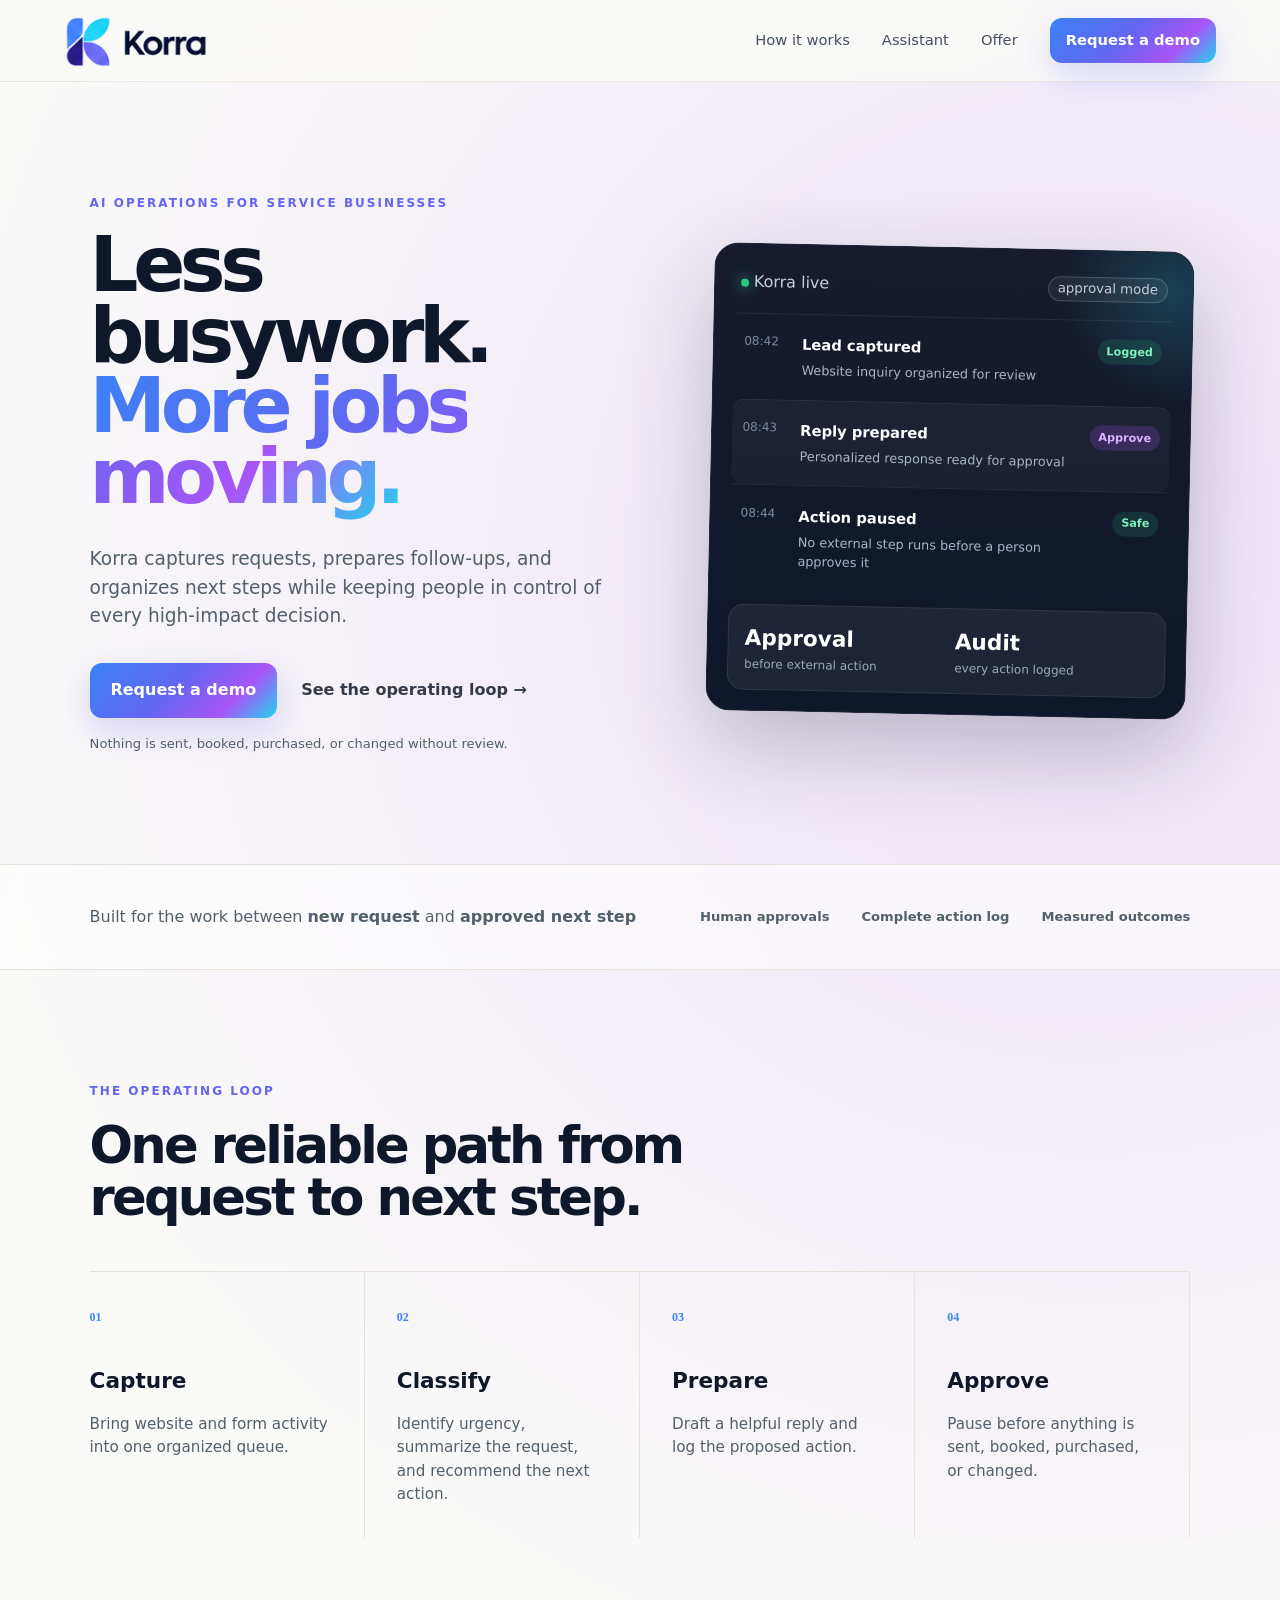
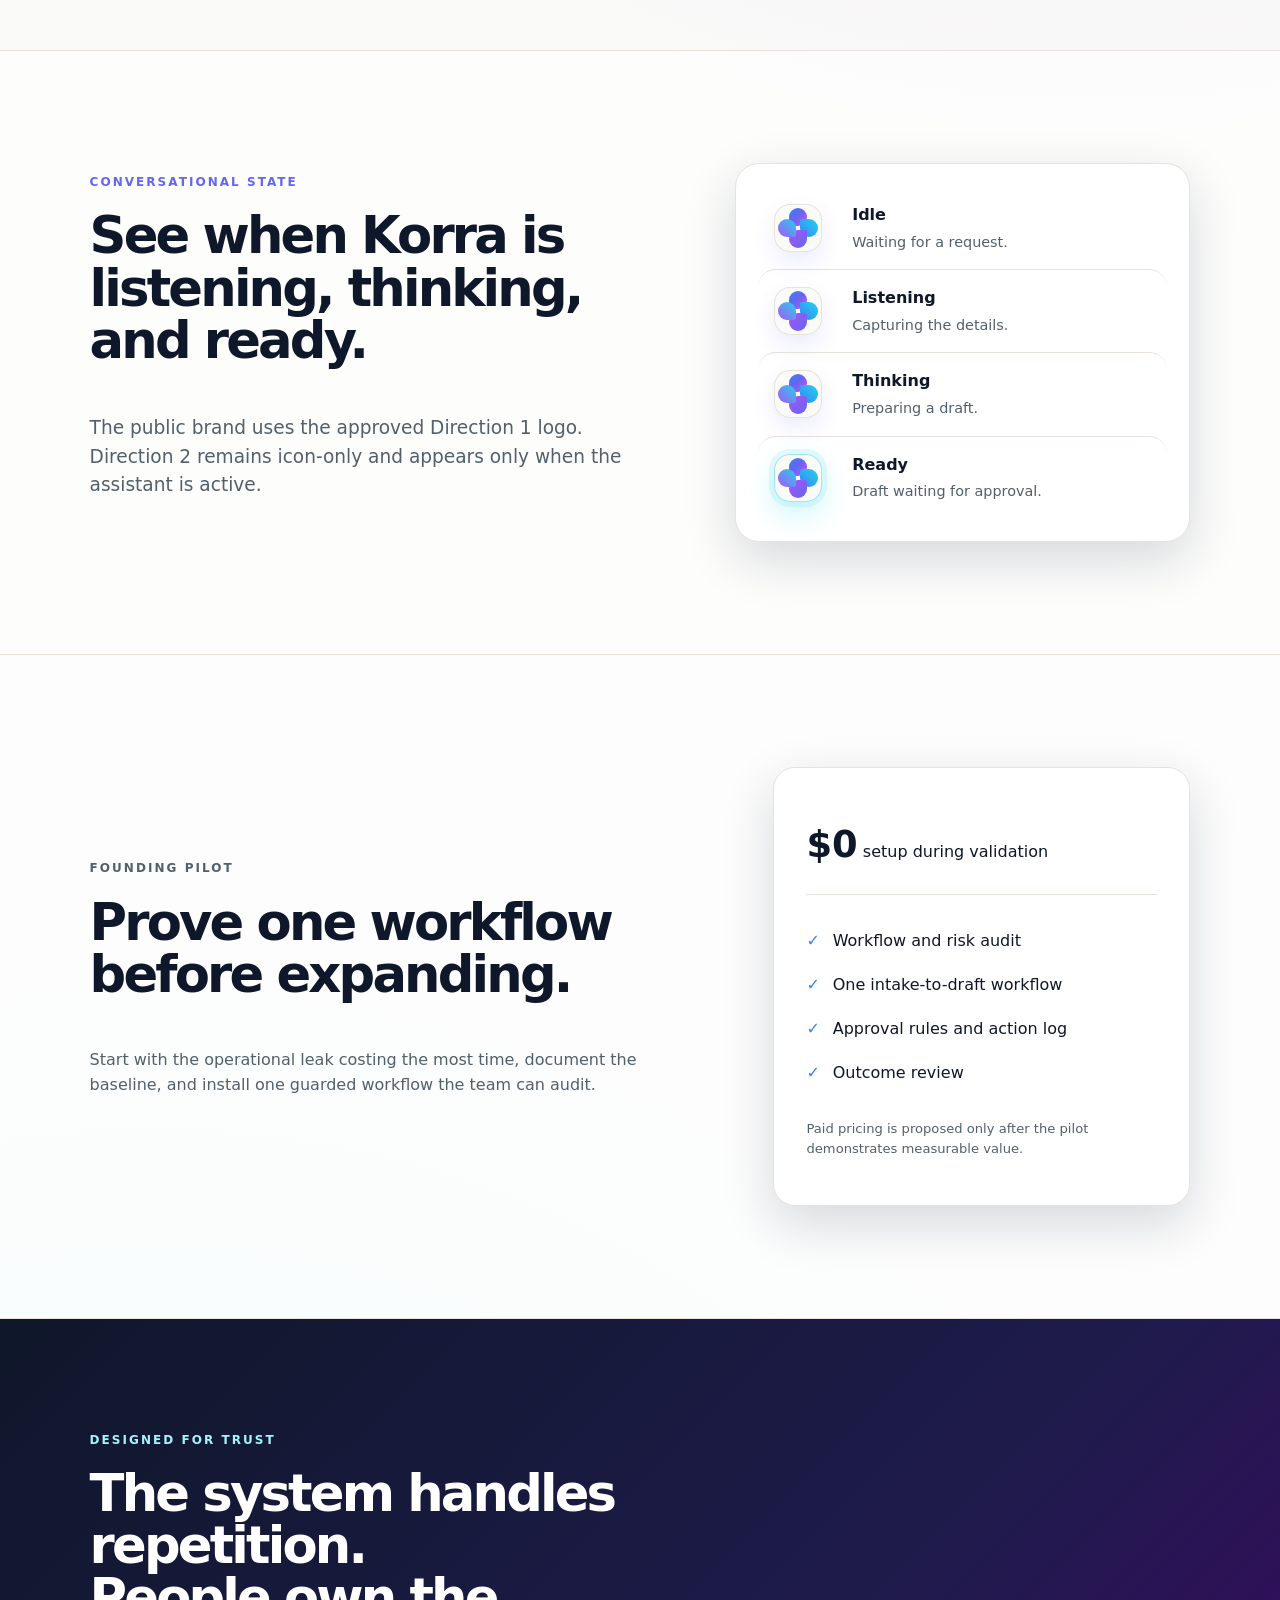
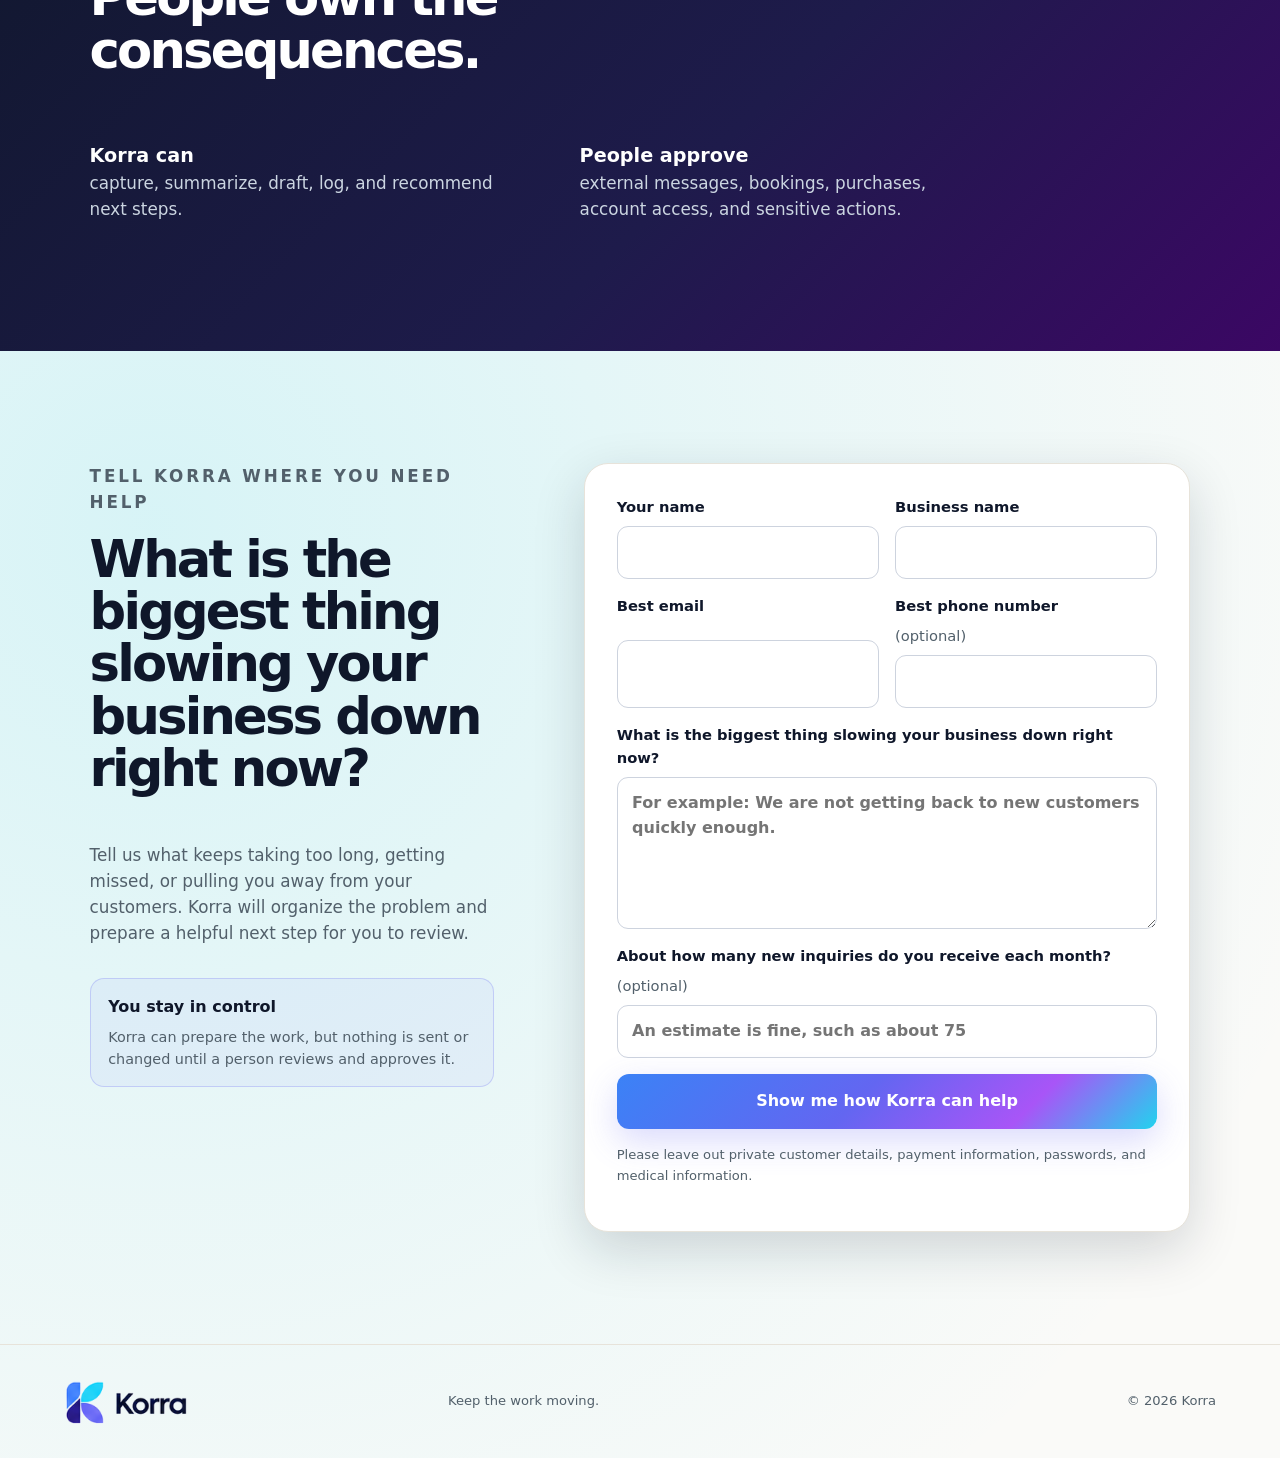
==== commit 04aae061: "Make Korra intake language friendlier" ====
--- a/index.html
+++ b/index.html
@@ -86,32 +86,42 @@
 
     <section id="contact" class="section intake-section">
       <div class="intake-copy">
-        <p class="eyebrow">Demo intake</p>
-        <h2>Where does work get stuck today?</h2>
-        <p>Share a business workflow you want to improve. Korra will prepare a proposed reply for internal review—nothing will be sent automatically.</p>
-        <div class="safety-note"><b>Approval-gated by design</b><span>Your submission creates a lead and a proposed draft action. A person must approve any external follow-up.</span></div>
+        <p class="eyebrow">Tell Korra where you need help</p>
+        <h2>What is the biggest thing slowing your business down right now?</h2>
+        <p>Tell us what keeps taking too long, getting missed, or pulling you away from your customers. Korra will organize the problem and prepare a helpful next step for you to review.</p>
+        <div class="safety-note"><b>You stay in control</b><span>Korra can prepare the work, but nothing is sent or changed until a person reviews and approves it.</span></div>
       </div>
       <form id="intake-form" class="intake-form" novalidate>
         <div class="field-row">
-          <label>Full name<input name="full_name" autocomplete="name" maxlength="120" required></label>
-          <label>Business<input name="business" autocomplete="organization" maxlength="160"></label>
+          <label>Your name<input name="full_name" autocomplete="name" maxlength="120" required></label>
+          <label>Business name<input name="business" autocomplete="organization" maxlength="160"></label>
         </div>
         <div class="field-row">
-          <label>Email<input name="email" type="email" autocomplete="email" maxlength="254" required></label>
-          <label>Phone <span>(optional)</span><input name="phone" type="tel" autocomplete="tel" maxlength="40"></label>
+          <label>Best email<input name="email" type="email" autocomplete="email" maxlength="254" required></label>
+          <label>Best phone number <span>(optional)</span><input name="phone" type="tel" autocomplete="tel" maxlength="40"></label>
         </div>
-        <label>What workflow is slowing you down?<textarea name="workflow_bottleneck" rows="5" maxlength="2000" required placeholder="For example: new website inquiries wait too long for a first response."></textarea></label>
-        <label>Monthly inquiry volume <span>(optional)</span><input name="monthly_inquiry_volume" maxlength="80" placeholder="For example: about 75"></label>
+        <label>What is the biggest thing slowing your business down right now?<textarea name="workflow_bottleneck" rows="5" maxlength="2000" required placeholder="For example: We are not getting back to new customers quickly enough."></textarea></label>
+        <label>About how many new inquiries do you receive each month? <span>(optional)</span><input name="monthly_inquiry_volume" maxlength="80" placeholder="An estimate is fine, such as about 75"></label>
         <label class="honeypot" aria-hidden="true">Leave this blank<input name="company_website" tabindex="-1" autocomplete="off"></label>
         <p id="form-error" class="form-error" role="alert" hidden></p>
-        <button class="button submit" type="submit"><span>Prepare my demo request</span><span class="assistant-orb thinking submit-orb" aria-hidden="true"><span></span><span></span><span></span><span></span></span></button>
-        <p class="micro">Please do not include confidential client, health, payment, or account-access information.</p>
+        <button class="button submit" type="submit"><span>Show me how Korra can help</span><span class="assistant-orb thinking submit-orb" aria-hidden="true"><span></span><span></span><span></span><span></span></span></button>
+        <p class="micro">Please leave out private customer details, payment information, passwords, and medical information.</p>
       </form>
       <div id="intake-success" class="intake-success" role="status" hidden>
         <span class="assistant-orb ready" aria-hidden="true"><span></span><span></span><span></span><span></span></span>
-        <h3>Your request is queued for review.</h3>
-        <p>Korra prepared an internal draft. Nothing was sent, booked, purchased, or changed.</p>
-        <button id="submit-another" class="text-button" type="button">Submit another request</button>
+        <h3>We have your request.</h3>
+        <p>Korra prepared a next step for review. Nothing was sent, booked, purchased, or changed.</p>
+        <div class="safety-note">
+          <b>Your next step</b>
+          <span id="intake-next-step">Check your email for testing instructions, complete one test, and send your feedback.</span>
+        </div>
+        <ol class="success-steps">
+          <li>Open the email titled Your Korra test request is ready.</li>
+          <li>Confirm that you see this message letting you know we received your request.</li>
+          <li>Use the feedback link in the email to tell us what was easy, confusing, or did not work.</li>
+        </ol>
+        <p id="intake-duplicate-note" class="micro" hidden>This request was already received, so Korra did not create duplicate outreach.</p>
+        <button id="submit-another" class="text-button" type="button">Tell us about another problem</button>
       </div>
     </section>
   </main>
@@ -123,4 +133,4 @@
   </footer>
 </body>
 </html>
-
+
--- a/styles.css
+++ b/styles.css
@@ -3,4 +3,5 @@
 .offer{background:rgba(255,255,255,.72);display:grid;grid-template-columns:1fr .75fr;gap:10vw;align-items:center;border-top:1px solid var(--line);border-bottom:1px solid var(--line)}.offer>div>p{color:var(--muted);max-width:580px}.card{background:var(--white);border:1px solid var(--line);border-radius:22px;padding:2rem;box-shadow:0 18px 52px var(--shadow)}.card .price{color:var(--ink);border-bottom:1px solid var(--line);padding-bottom:1.3rem}.price strong{font-size:2.3rem}.card ul{list-style:none;padding:0;margin:1.5rem 0}.card li{padding:.6rem 0}.card li:before{content:"\2713";color:var(--blue);font-weight:900;margin-right:.8rem}.card .fine{font-size:.82rem}.boundary{background:linear-gradient(135deg,#0F172A,#1E1B4B 60%,#3B0764);color:#fff}.boundary .eyebrow{color:#A5F3FC}.boundary-grid{display:grid;grid-template-columns:1fr 1fr;gap:5rem;max-width:900px}.boundary-grid p{color:#CBD5E1;font-size:1.05rem}.boundary-grid b{color:#fff;font-size:1.2rem}.intake-section{display:grid;grid-template-columns:.8fr 1.2fr;gap:7vw;align-items:start}.intake-copy{position:sticky;top:120px}.intake-copy>p{font-size:1.05rem;color:var(--muted)}.safety-note{display:flex;flex-direction:column;gap:.35rem;margin-top:2rem;padding:1rem 1.1rem;border:1px solid rgba(99,102,241,.25);border-radius:14px;background:rgba(99,102,241,.06)}.safety-note span{color:var(--muted);font-size:.9rem}.intake-form{background:#fff;border:1px solid var(--line);border-radius:24px;padding:2rem;box-shadow:0 18px 52px var(--shadow)}.field-row{display:grid;grid-template-columns:1fr 1fr;gap:1rem}.intake-form label{display:grid;gap:.45rem;margin-bottom:1rem;font-weight:750;font-size:.92rem}.intake-form label span{font-weight:500;color:var(--muted)}input,textarea{width:100%;border:1px solid #CDD3DE;border-radius:11px;background:#fff;color:var(--ink);padding:.82rem .9rem;font-size:1rem}textarea{resize:vertical;min-height:130px}input:hover,textarea:hover{border-color:#9CA8BA}.honeypot{position:absolute!important;left:-10000px!important;width:1px!important;height:1px!important;overflow:hidden!important}.form-error{color:#B42318;background:#FEF3F2;border:1px solid #FECDCA;border-radius:10px;padding:.75rem .9rem}.submit{width:100%;min-height:52px}.submit-orb{display:none;width:30px;height:30px;margin-left:.6rem;background:transparent;box-shadow:none}.submit-orb>span{width:11px;height:11px;left:9px;top:2px;transform-origin:5.5px 12px}.is-submitting .submit-orb{display:block}.intake-success{grid-column:2;background:#fff;border:1px solid rgba(34,211,238,.35);border-radius:24px;padding:3rem;text-align:center;box-shadow:0 18px 52px var(--shadow)}.intake-success .assistant-orb{margin:0 auto 1.5rem}.intake-success h3{font-size:2rem;letter-spacing:-.03em;margin:.2rem 0}.intake-success p{color:var(--muted);max-width:520px;margin:0 auto 1.5rem}.text-button{border:0;background:none;color:var(--indigo);font-weight:800;cursor:pointer}footer{padding:2rem 5vw;display:grid;grid-template-columns:1fr 1fr 1fr;align-items:center;color:var(--muted);font-size:.82rem;border-top:1px solid var(--line)}footer p:last-child{text-align:right}footer .brand img{width:126px}
 @media(max-width:850px){.nav nav>a:not(.button){display:none}.hero,.assistant-section,.intake-section{grid-template-columns:1fr;padding:5rem 6vw}.console{transform:none}.proof{display:block}.proof div{flex-wrap:wrap;gap:.5rem 1.2rem}.steps{grid-template-columns:1fr 1fr}.offer{grid-template-columns:1fr}.boundary-grid{grid-template-columns:1fr;gap:1rem}.intake-copy{position:static}.intake-success{grid-column:1}footer{grid-template-columns:1fr;text-align:center;gap:.5rem}footer .brand{justify-content:center}footer p:last-child{text-align:center}}
 @media(max-width:520px){.nav{height:72px}.brand img{width:125px}.nav .button.small{padding:.62rem .78rem}.hero{padding-top:3.5rem}.hero h1{font-size:3.25rem}.actions{align-items:flex-start;flex-direction:column}.steps,.field-row{grid-template-columns:1fr}.steps article,.steps article+article{padding:1.5rem 0;min-height:0;border-right:0;border-bottom:1px solid var(--line)}.section{padding:5rem 6vw}.event{grid-template-columns:38px 1fr}.status{grid-column:2}.intake-form{padding:1.25rem}.intake-success{padding:2rem 1.25rem}}
-
+.intake-success .safety-note{text-align:left;margin:1.5rem auto;max-width:520px}.success-steps{margin:1.25rem auto 1.75rem;max-width:520px;padding-left:1.4rem;text-align:left;color:var(--muted)}.success-steps li+li{margin-top:.55rem}
+
